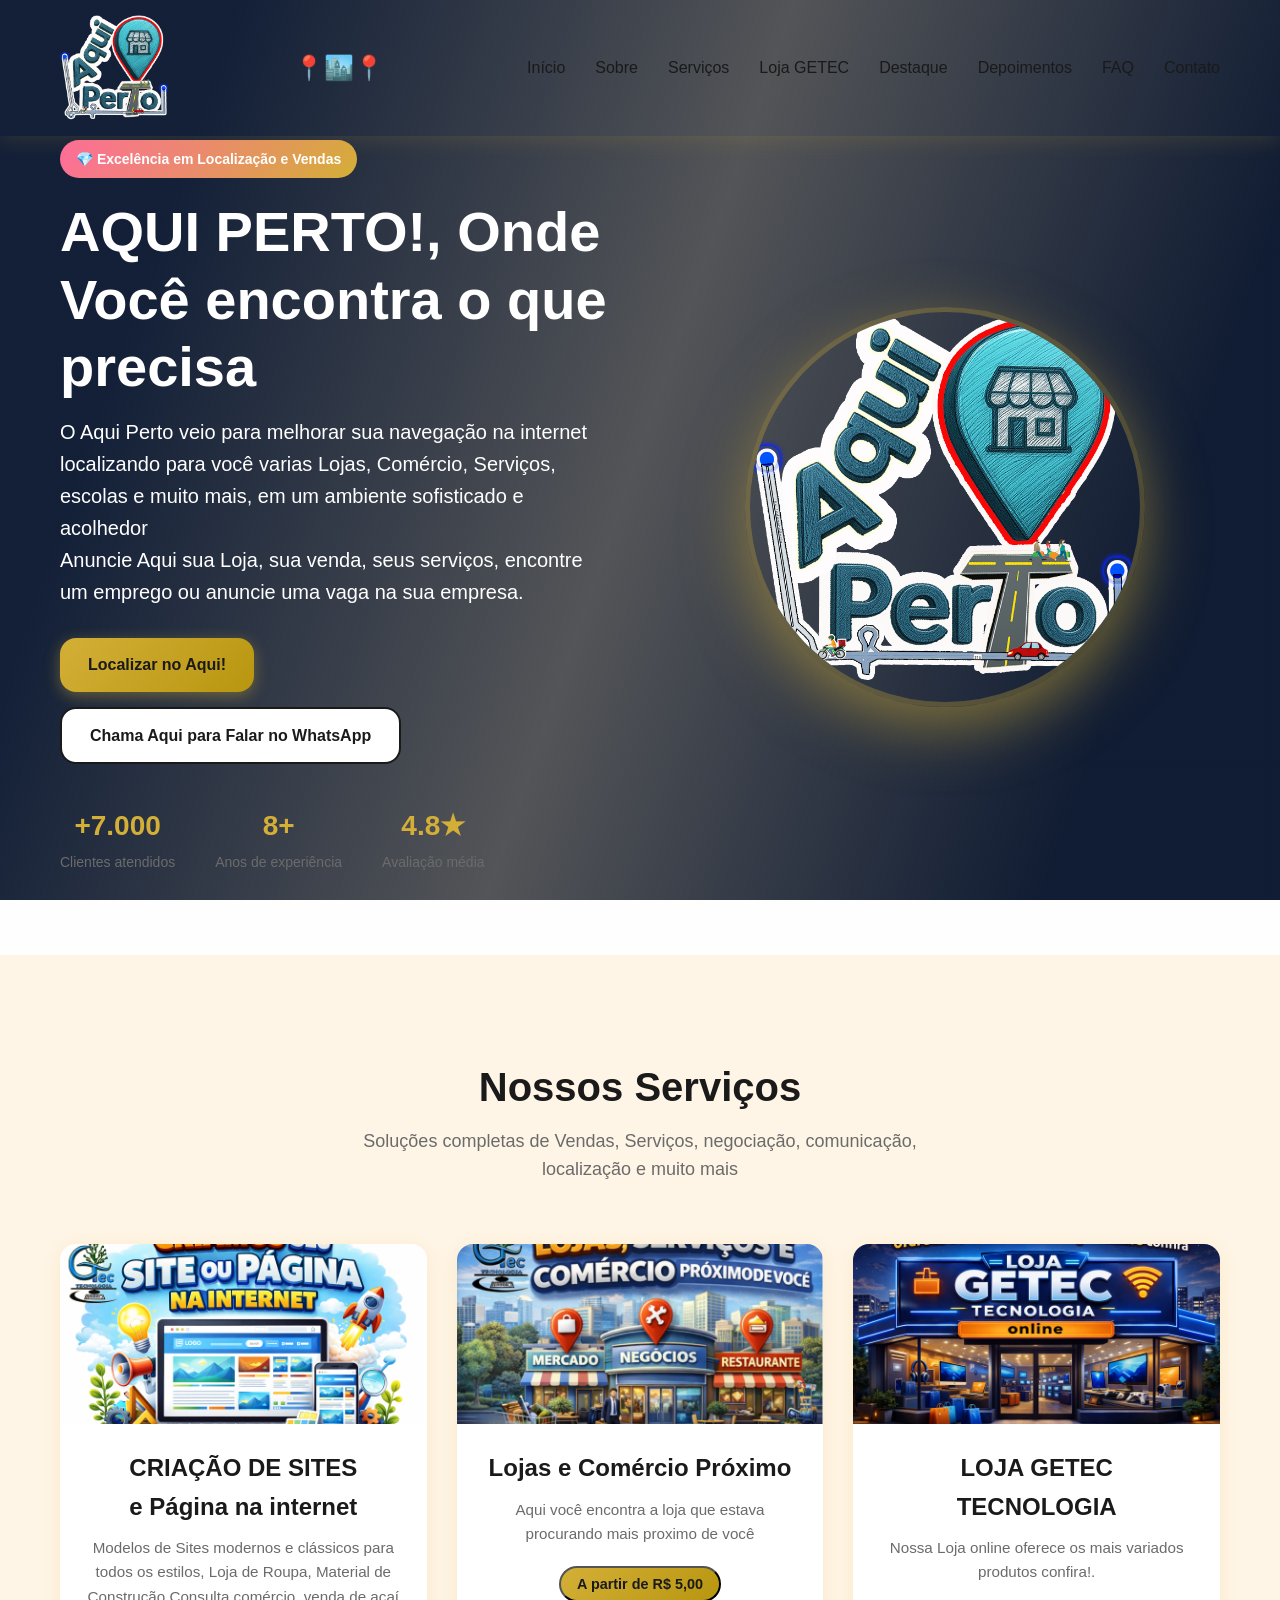
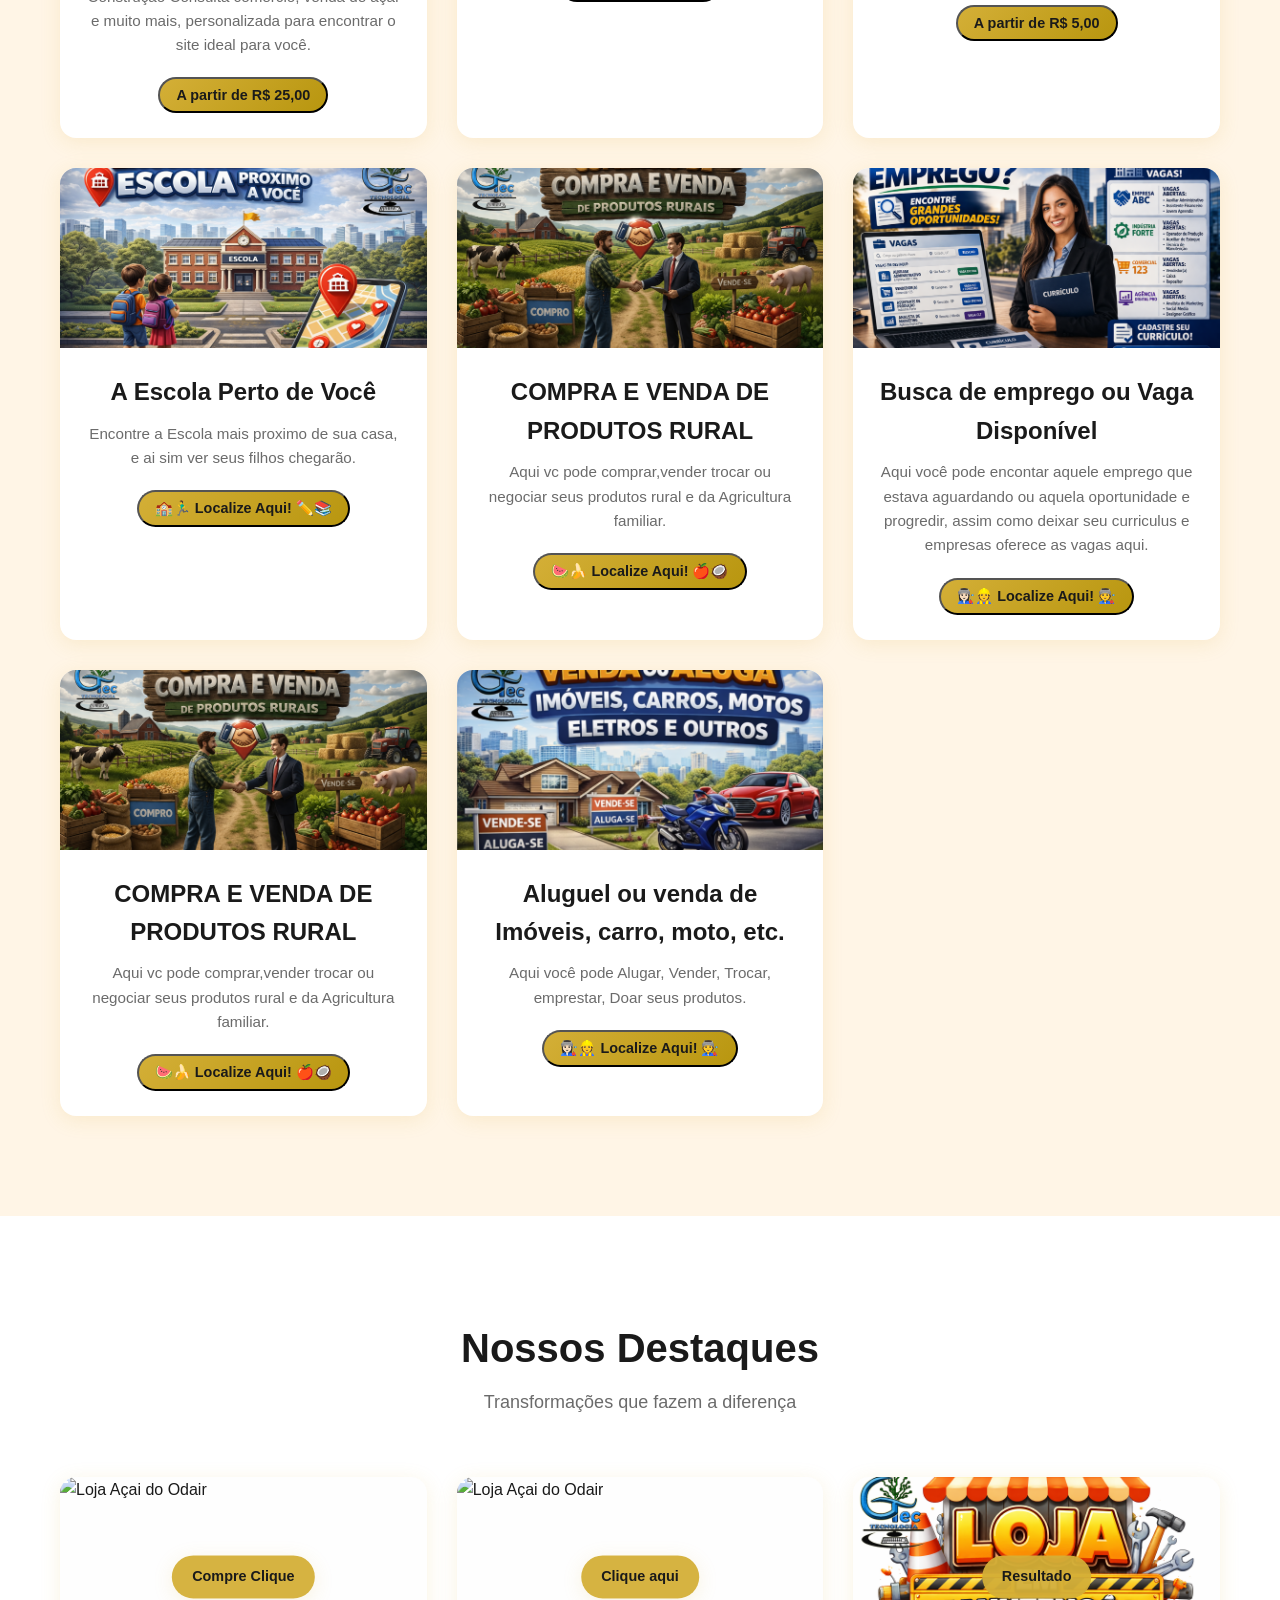
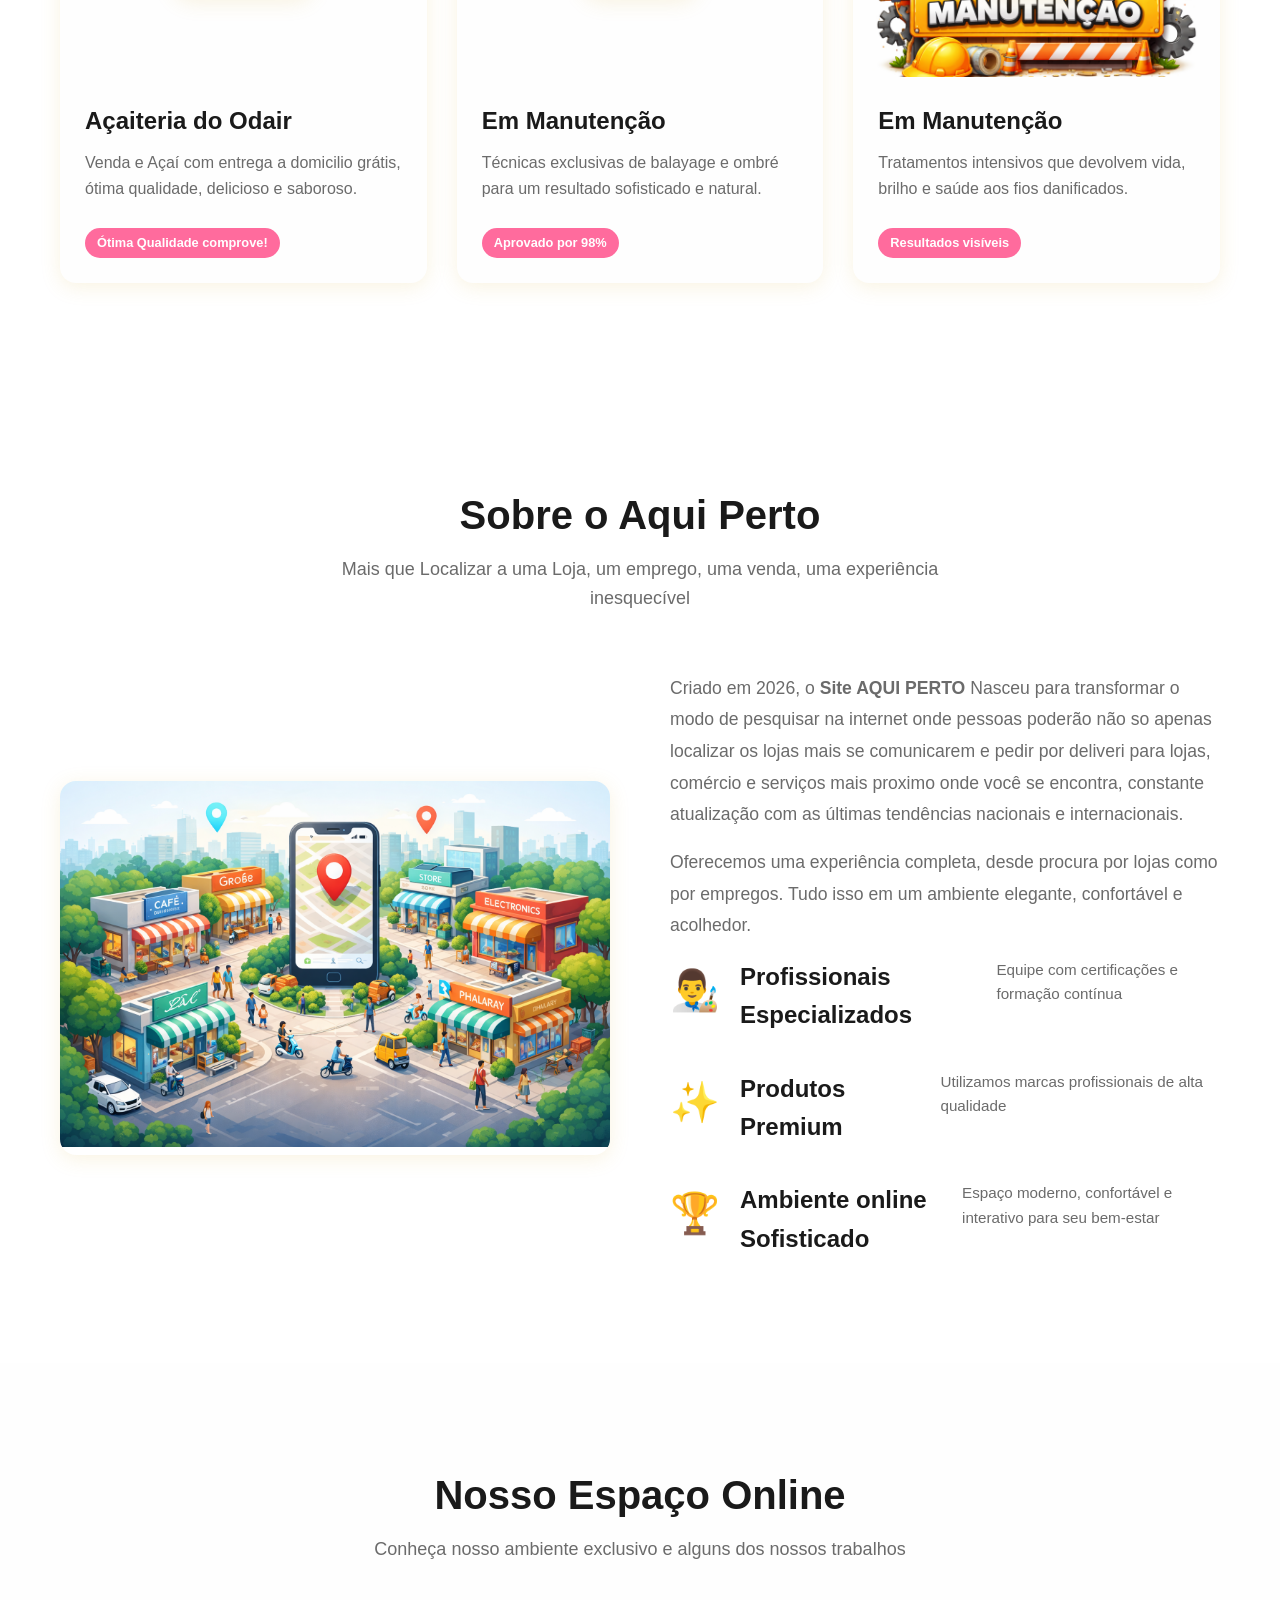
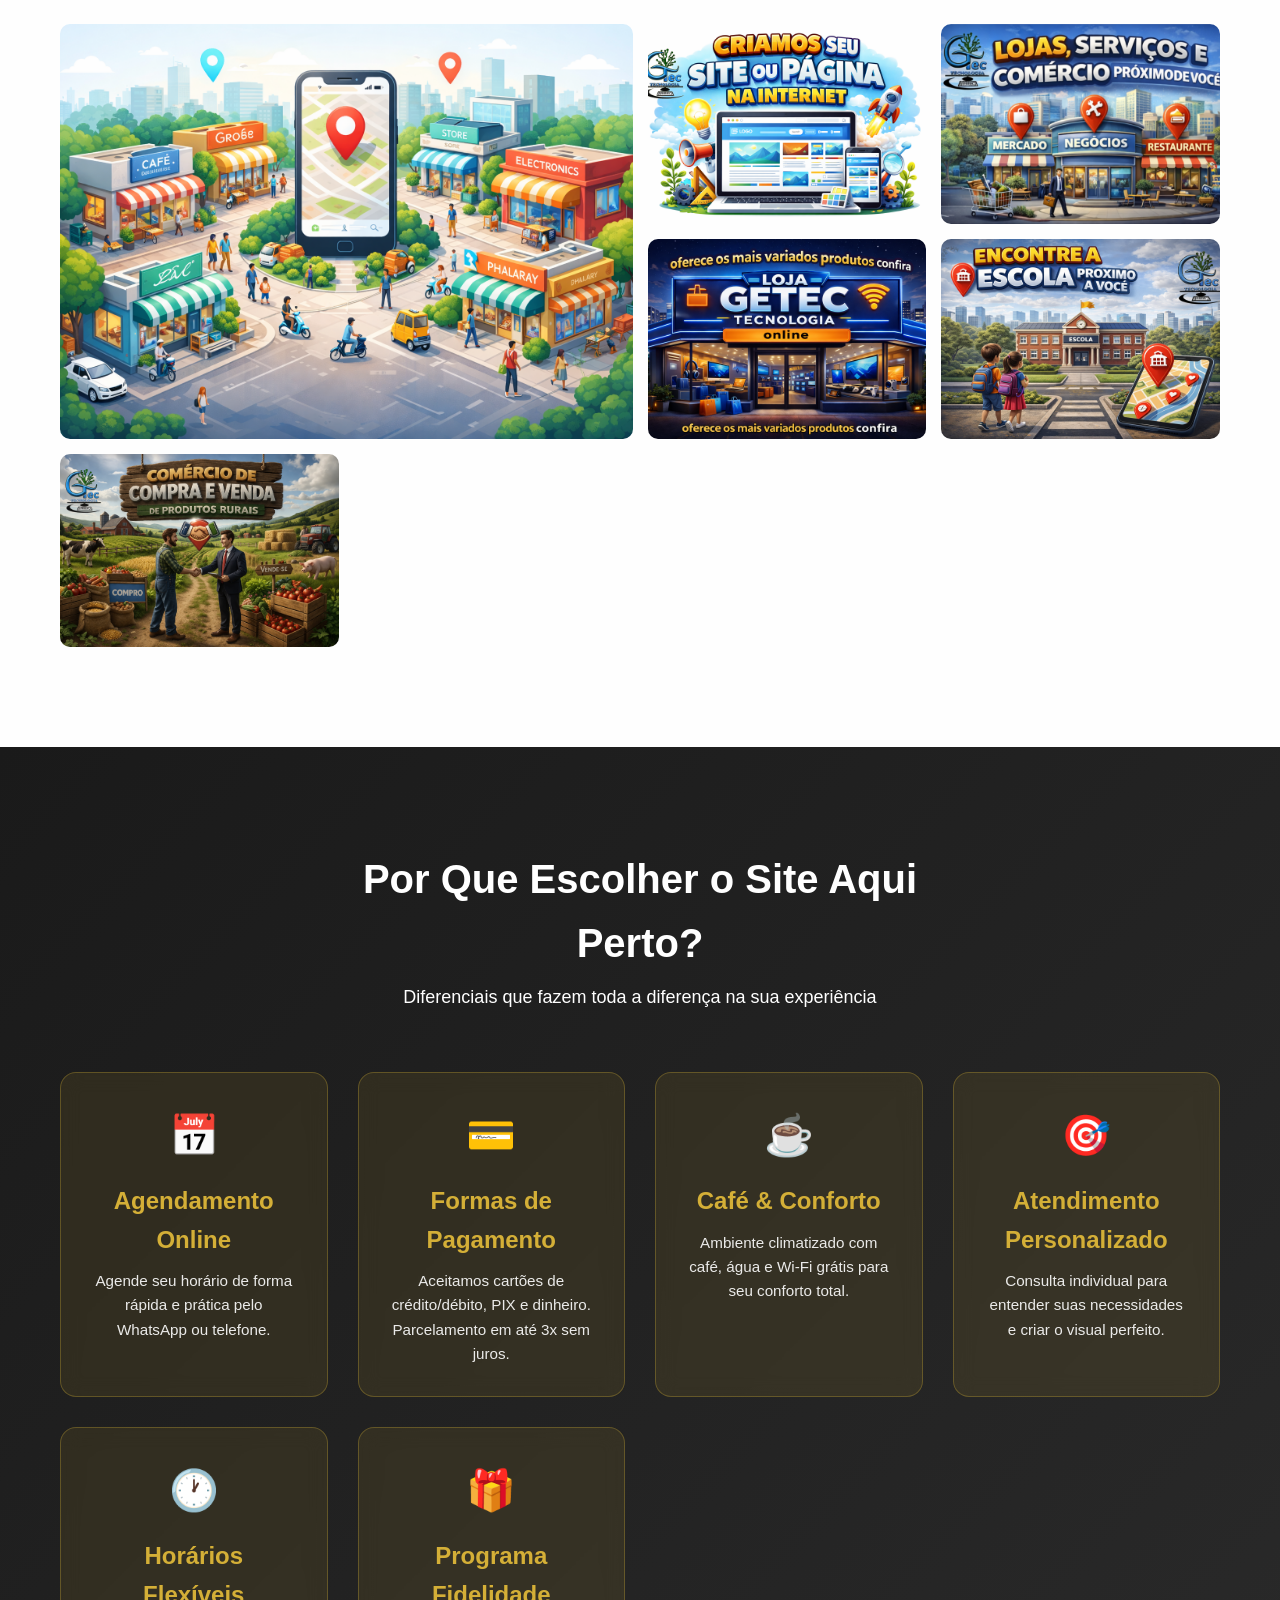
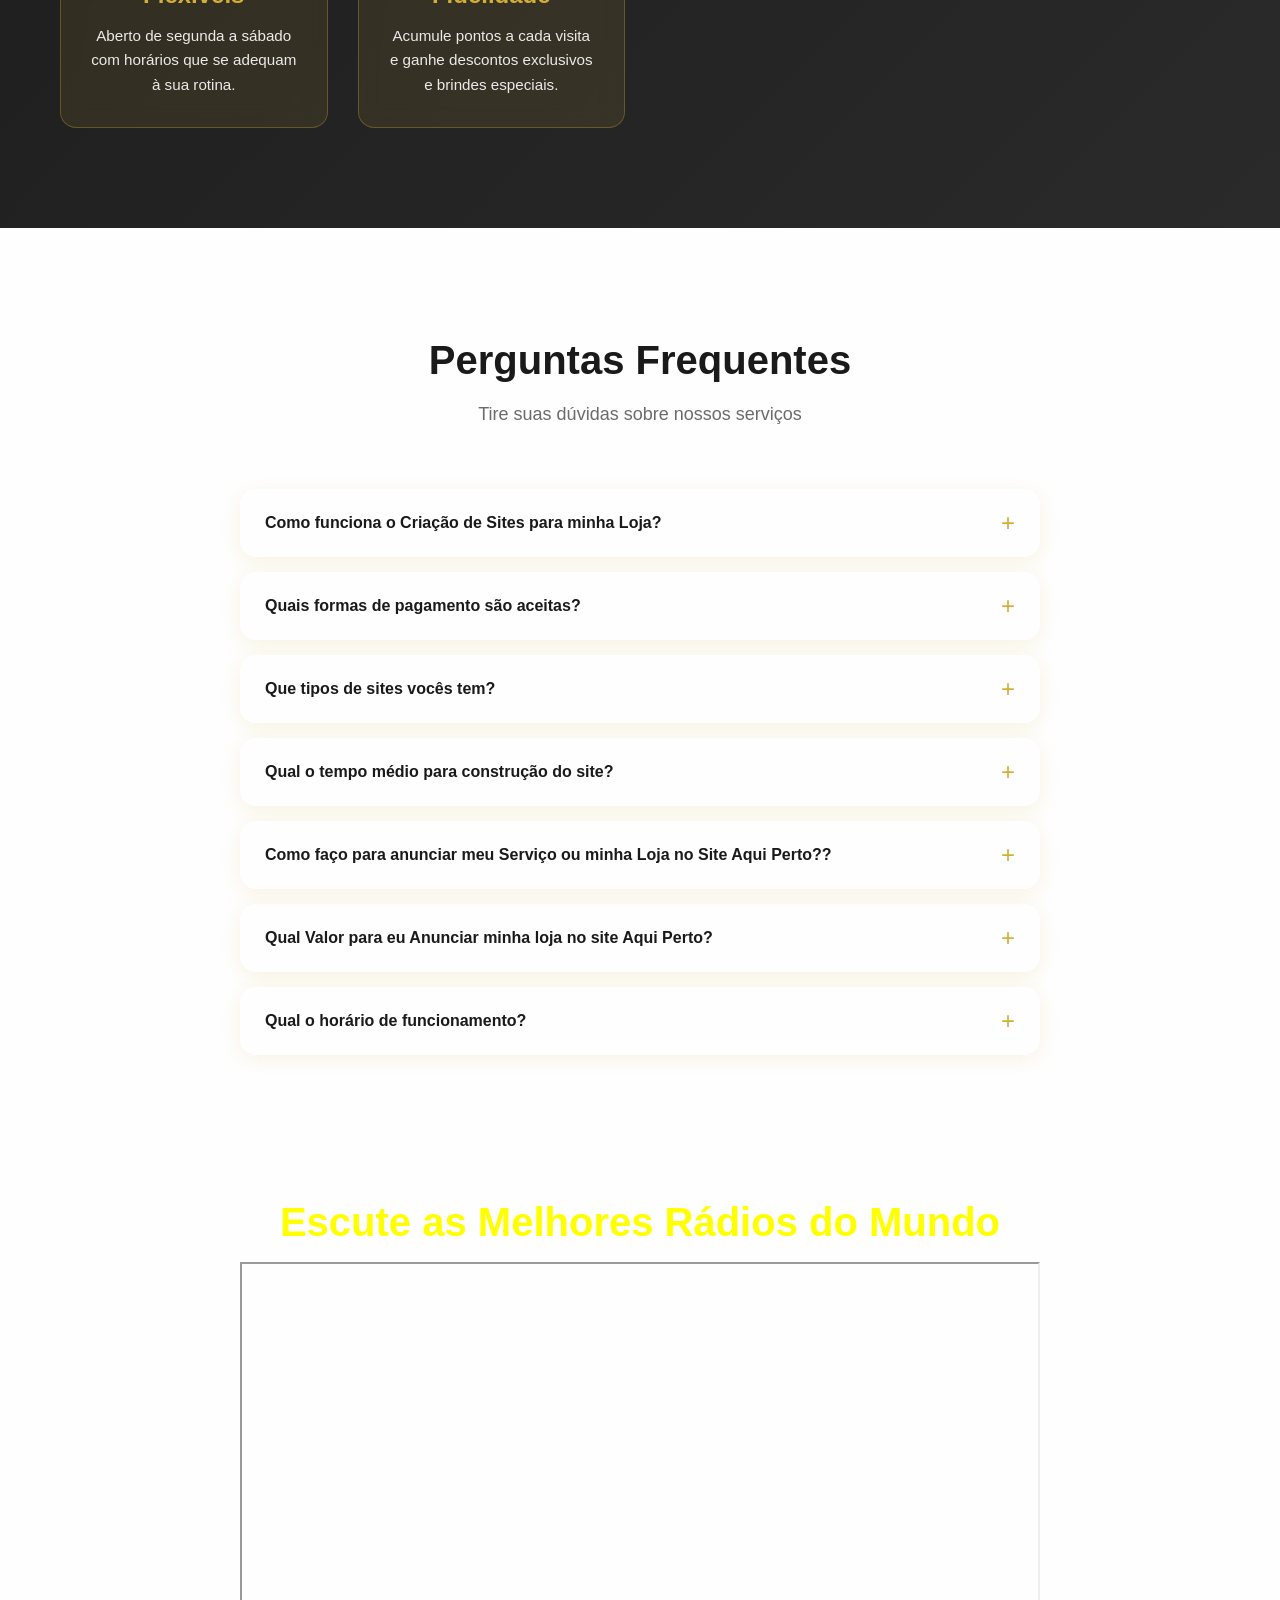
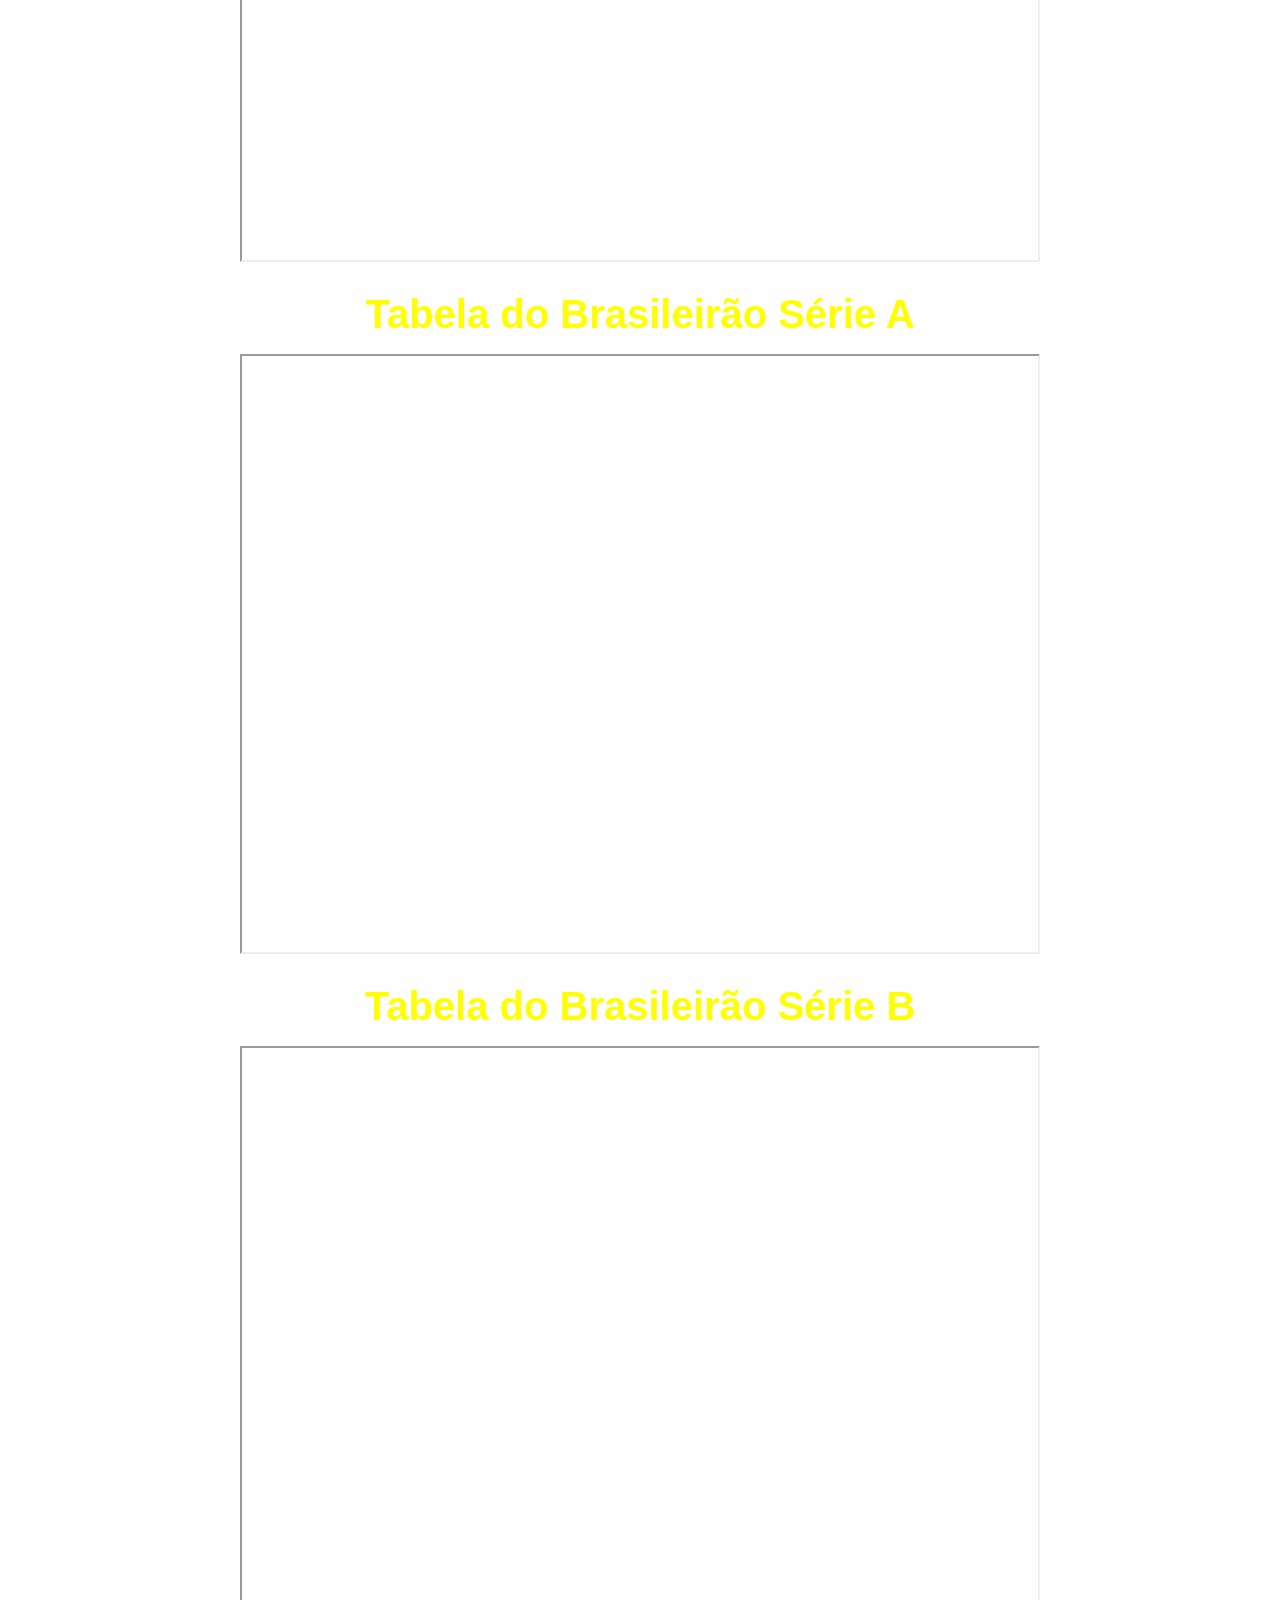
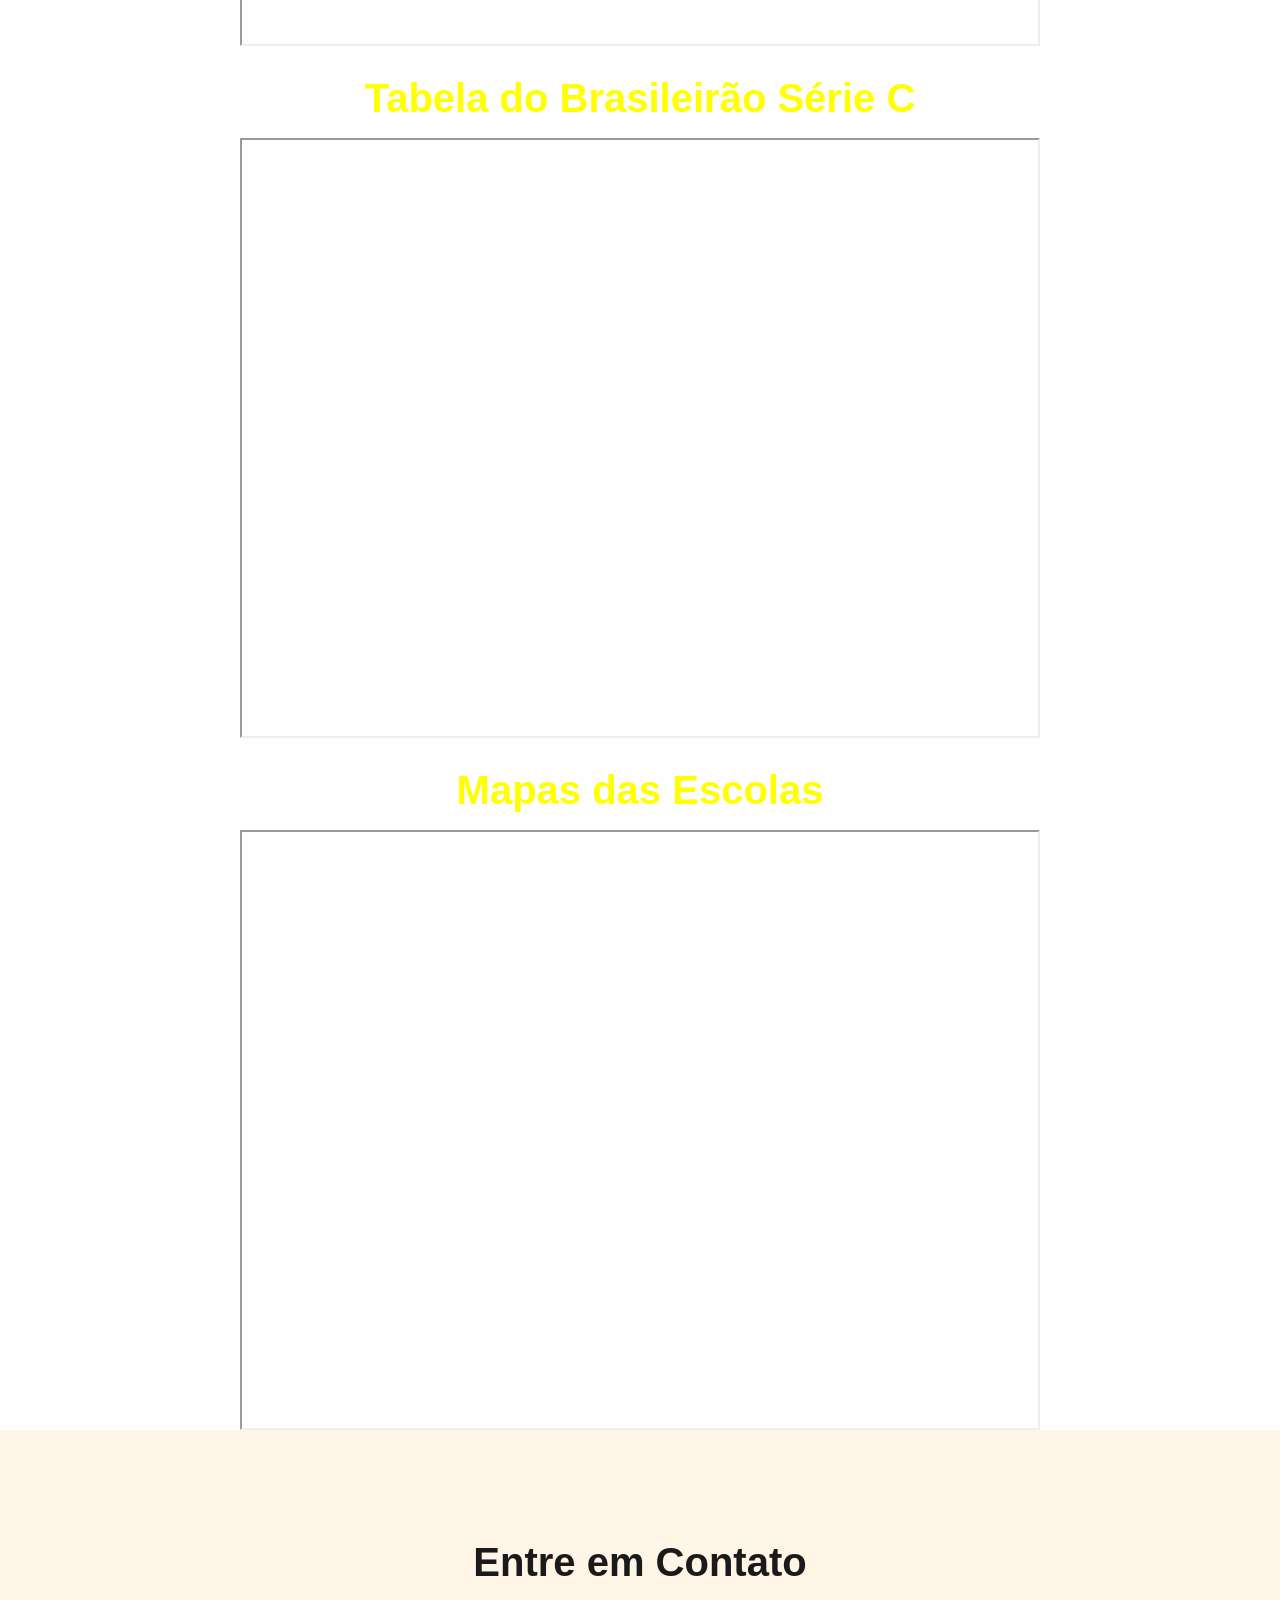
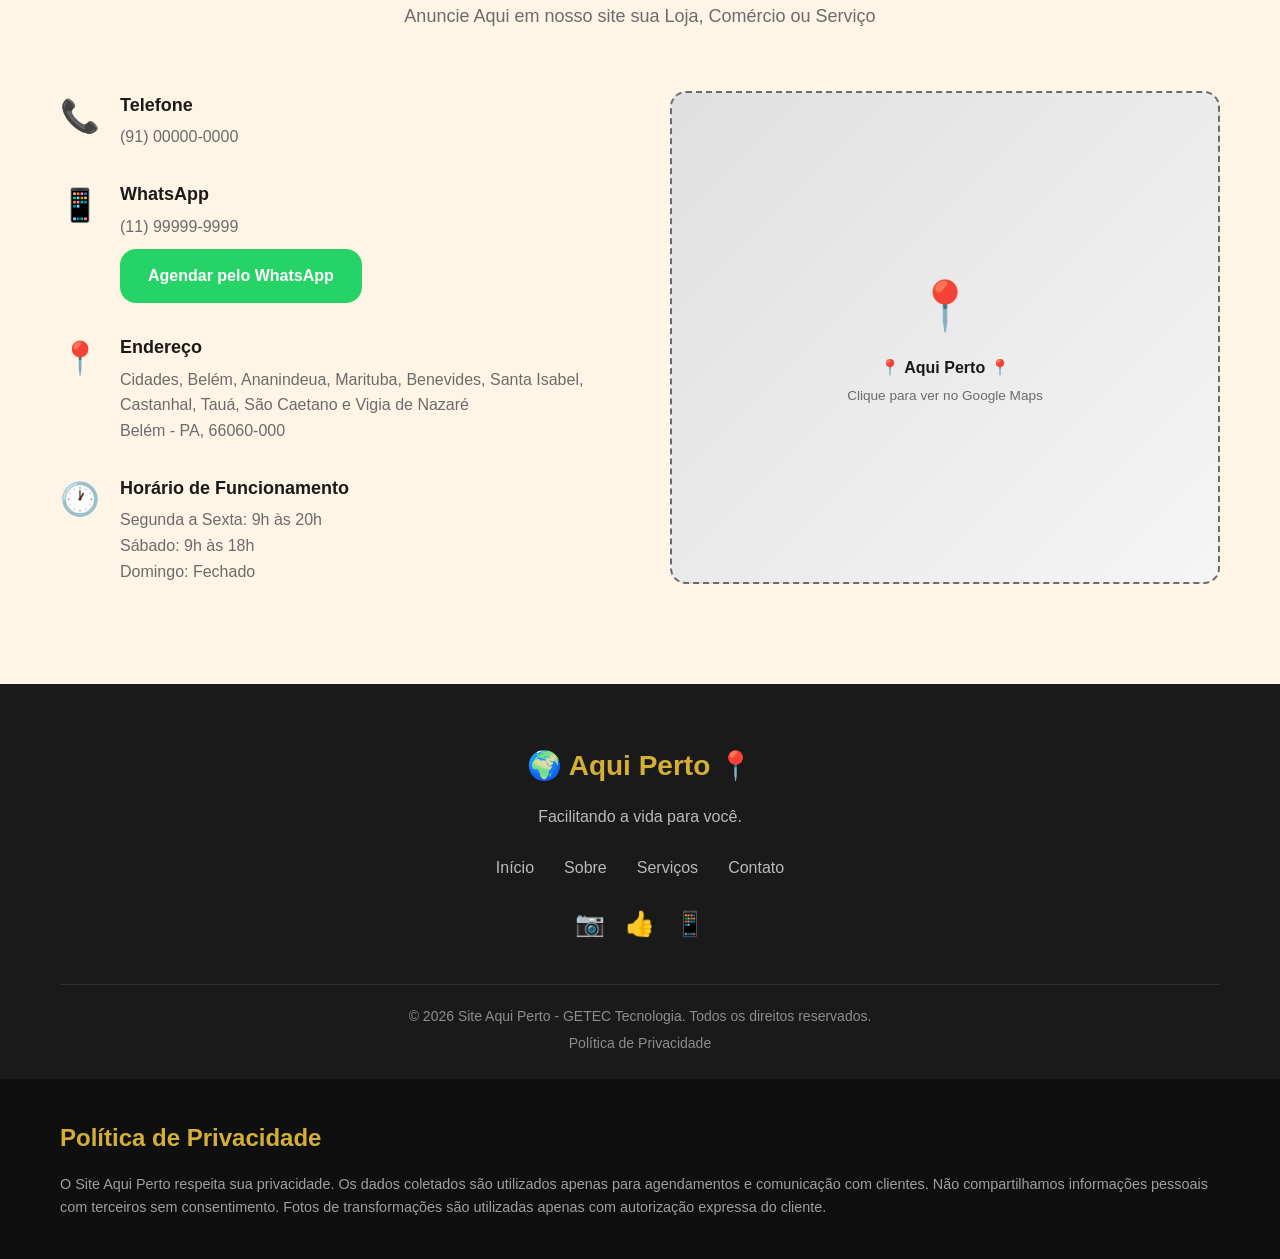
==== index.html @ 2faf29fd "Update iframe source for Google Maps" ====
<!DOCTYPE html>
<html lang="pt-BR">

<head>
    <meta charset="UTF-8">
    <meta name="viewport" content="width=device-width, initial-scale=1.0">
    <meta name="description" content="Aqui Perto,sua Loja mais perto do Seu Cliente">
    <title>Site Aqui Perto</title>
    <link rel="stylesheet" href="style.css">
    <link rel="manifest" href="/manifest.json">

    <script>
        // Registrar o Service Worker
        if ('serviceWorker' in navigator) {
            navigator.serviceWorker.register('/sw.js')
                .then(() => console.log('Service Worker registrado!'));
        }
    </script>

</head>

<body>
    <!-- ========== HEADER ========== -->
    <header class="header" id="header">
        <div class="container">
            <nav class="nav">
                <!-- EDITÁVEL: Nome do negócio/logo -->
                <a href="#" class="logo">
                    <img src="./assets/5-Logo-Aqui-Perto-Parcial-Transparente.png" alt="logo" class="logo-img">

                </a>
                <a href="#inicio" class="logo"> 📍​🏙️​📍​​</a>

                <button class="nav-toggle" id="navToggle" aria-label="Abrir menu">
                    <span></span>
                    <span></span>
                    <span></span>
                </button>

                <ul class="nav-menu" id="navMenu">
                    <li><a href="#inicio">Início</a></li>
                    <li><a href="#sobre">Sobre</a></li>
                    <li><a href="#servicos">Serviços</a></li>
                    <li><a href="./2-Loja-Getec.html" target="_blank">Loja GETEC </a></li>
                    <li><a href="#destaques">Destaque </a></li>
                    <li><a href="#depoimentos">Depoimentos</a></li>
                    <li><a href="#faq">FAQ</a></li>
                    <li><a href="#contato">Contato</a></li>
                </ul>
            </nav>
        </div>
    </header>

    <!-- ========== HERO ========== -->
    <!-- Hero com imagem de fundo em tela cheia -->
    <section class="hero" id="inicio">
        <!-- Imagem de fundo do hero -->
        <div class="caixa-video">
            <!-- EDITÁVEL: Troque a URL da imagem pela sua própria -->
            <!-- <img src="./assets/video-fundo-localiza.mp4" alt="background-Aqui-Perto" class="hero-bg-image"> -->
            <video src="./assets/video-fundo-localiza.mp4" autoplay muted loop></video>
            <div class="mascara"></div>
        </div>
        <div class="container">
            <div class="hero-content">
                <div class="hero-badge">💎 Excelência em Localização e Vendas</div>
                <!-- EDITÁVEL: Título principal -->
                <h1>AQUI PERTO!, Onde Você encontra o que precisa</h1>
                <!-- EDITÁVEL: Subtítulo -->
                <p class="hero-subtitle">O Aqui Perto veio para melhorar sua navegação na internet localizando para você
                    varias Lojas, Comércio, Serviços, escolas e muito mais, em um ambiente sofisticado e acolhedor<br>
                    Anuncie Aqui sua Loja, sua venda, seus serviços, encontre um emprego ou anuncie uma vaga na sua
                    empresa.</p>
                <div class="hero-buttons">
                    <a href="#contato" class="btn btn-primary">Localizar no Aqui!</a>
                    <!-- EDITÁVEL: Link do WhatsApp -->
                    <a href="https://wa.me/5591981203340" class="btn btn-secondary" target="_blank">Chama Aqui para
                        Falar no
                        WhatsApp</a>
                </div>
                <div class="hero-stats">
                    <div class="stat">
                        <span class="stat-number">+7.000</span>
                        <span class="stat-label">Clientes atendidos</span>
                    </div>
                    <div class="stat">
                        <span class="stat-number">8+</span>
                        <span class="stat-label">Anos de experiência</span>
                    </div>
                    <div class="stat">
                        <span class="stat-number">4.8★</span>
                        <span class="stat-label">Avaliação média</span>
                    </div>
                </div>
            </div>
            <div class="hero-visual">
                <!-- Imagem circular em destaque -->
                <div class="hero-image-container">
                    <img src="./assets/5-Logo-Aqui-Perto-Parcial-Transparente.png" alt="logo-aqui-perto"
                        class="hero-main-image">
                    <!-- <div class="floating-badge">Anuncie Aqui</div> -->
                </div>
            </div>
        </div>
    </section>

    <!-- ========== SERVIÇOS ========== -->
    <section class="servicos" id="servicos">
        <div class="container">
            <div class="section-header">
                <h2>Nossos Serviços</h2>
                <p>Soluções completas de Vendas, Serviços, negociação, comunicação, localização e muito mais</p>
            </div>
            <div class="servicos-grid">

                <!-- EDITÁVEL: Cards de serviços/produtos -->
                <div class="servico-card">
                    <div class="servico-image">
                        <img src="./assets/Propaganda Criar Site.png" alt="Criação de sites">
                    </div>
                    <div class="servico-content">
                        <h3>CRIAÇÃO DE SITES <br>e Página na internet</h3>
                        <p>Modelos de Sites modernos e clássicos para todos os estilos, Loja de Roupa, Material de
                            Construção Consulta comércio, venda de açaí e muito mais, personalizada para encontrar o
                            site ideal para você.</p>
                        <button class="preco">A partir de R$ 25,00</button>
                    </div>
                </div>

                <div class="servico-card">
                    <div class="servico-image">
                        <img src="./assets/lojas proximo.png" alt="Comercio proximo">
                    </div>
                    <div class="servico-content">
                        <h3>Lojas e Comércio Próximo</h3>
                        <p>Aqui você encontra a loja que estava procurando mais proximo de você</p>
                        <button class="preco">A partir de R$ 5,00</button>
                    </div>
                </div>

                <div class="servico-card">
                    <div class="servico-image">
                        <img src="./assets/Loja Getec.png" alt="loja getec">
                    </div>
                    <div class="servico-content">
                        <h3>LOJA GETEC TECNOLOGIA</h3>
                        <p>Nossa Loja online oferece os mais variados produtos confira!.</p>
                        <button class="preco">A partir de R$ 5,00</button>
                    </div>
                </div>

                <div class="servico-card">
                    <div class="servico-image">
                        <img src="./assets/encontrar escola.png" alt="encontrar escola">
                    </div>

                    <div class="servico-content">
                        <h3>A Escola Perto de Você</h3>
                        <p>Encontre a Escola mais proximo de sua casa, e ai sim ver seus filhos chegarão.</p>
                        <button class="preco">​​🏫​🏃‍♂️​​ Localize Aqui! ​​​✏️​📚​</button>
                    </div>
                </div>
                <div class="servico-card">
                    <div class="servico-image">
                        <img src="./assets/compra e venda rural.png" alt="compra e venda rural">
                    </div>

                    <div class="servico-content">
                        <h3>COMPRA E VENDA DE <br> PRODUTOS RURAL</h3>
                        <p>Aqui vc pode comprar,vender trocar ou negociar seus produtos rural e da Agricultura familiar.
                        </p>
                        <button class="preco">​​🍉​🍌​ Localize Aqui! ​​🍎​🥥​</button>
                    </div>
                </div>
                <div class="servico-card">
                    <div class="servico-image">
                        <img src="./assets/busca de emprego.png" alt="Busca por emprego">
                    </div>
                    <div class="servico-content">
                        <h3>Busca de emprego ou Vaga Disponível</h3>
                        <p>Aqui você pode encontar aquele emprego que estava aguardando ou aquela oportunidade e
                            progredir, assim como deixar seu curriculus e empresas oferece as vagas aqui.</p>
                        <button class="preco">​👩🏻‍🏭​👷​ Localize Aqui! ​​🧑‍🏭​</button>
                    </div>
                </div>

                <div class="servico-card">
                    <div class="servico-image">
                        <img src="./assets/compra e venda rural.png" alt="Compra e venda rural">
                    </div>
                    <div class="servico-content">
                        <h3>COMPRA E VENDA DE <br> PRODUTOS RURAL</h3>
                        <p>Aqui vc pode comprar,vender trocar ou negociar seus produtos rural e da Agricultura familiar.
                        </p>
                        <button class="preco">​​🍉​🍌​ Localize Aqui! ​​🍎​🥥​</button>
                    </div>
                </div>

                <div class="servico-card">
                    <div class="servico-image">
                        <img src="./assets/Alugar ou Vender.png" alt="Alugar ou vender">
                    </div>
                    <div class="servico-content">
                        <h3>Aluguel ou venda de<br>Imóveis, carro, moto, etc.</h3>
                        <p>Aqui você pode Alugar, Vender, Trocar, emprestar, Doar seus produtos.</p>
                        <button class="preco">​👩🏻‍🏭​👷​ Localize Aqui! ​​🧑‍🏭​</button>
                    </div>
                </div>
            </div>
        </div>
    </section>

    <!-- ========== DESTAQUES ========== -->
    <!-- Seção de destaques com imagens de resultados -->
    <section class="destaques" id="destaques">
        <div class="container">
            <div class="section-header">
                <h2>Nossos Destaques</h2>
                <p>Transformações que fazem a diferença</p>
            </div>
            <div class="destaques-grid">
                <div class="destaque-card">
                    <div class="destaque-image">
                        <!-- EDITÁVEL: Imagem do resultado -->
                        <img src="./assets/logo Odair.png" alt="Loja Açai do Odair">
                        <span class="before-after-badge">Compre Clique</span>
                    </div>
                    <div class="destaque-content">
                        <h3>Açaiteria do Odair</h3>
                        <p>Venda e Açaí com entrega a domicilio grátis, ótima qualidade, delicioso e saboroso.</p>
                        <span class="destaque-badge">Ótima Qualidade comprove!</span>
                    </div>
                </div>
                <div class="destaque-card">
                    <div class="destaque-image">
                        <img src="./assets/logo Odair.png" alt="Loja Açai do Odair">
                        <span class="before-after-badge">Clique aqui</span>
                    </div>
                    <div class="destaque-content">
                        <h3>Em Manutenção</h3>
                        <p>Técnicas exclusivas de balayage e ombré para um resultado sofisticado e natural.</p>
                        <span class="destaque-badge">Aprovado por 98%</span>
                    </div>
                </div>
                <div class="destaque-card">
                    <div class="destaque-image">
                        <img src="./assets/loja-em-manu!.png" alt="Resultado de tratamento capilar">
                        <span class="before-after-badge">Resultado</span>
                    </div>
                    <div class="destaque-content">
                        <h3>Em Manutenção</h3>
                        <p>Tratamentos intensivos que devolvem vida, brilho e saúde aos fios danificados.</p>
                        <span class="destaque-badge">Resultados visíveis</span>
                    </div>
                </div>
            </div>
        </div>
    </section>

    <!-- ========== SOBRE ========== -->
    <!-- Seção sobre com imagem do salão -->
    <section class="sobre" id="sobre">
        <div class="container">
            <div class="section-header">
                <h2>Sobre o Aqui Perto</h2>
                <p>Mais que Localizar a uma Loja, um emprego, uma venda, uma experiência inesquecível</p>
            </div>
            <div class="sobre-content">
                <!-- Imagem da equipe/salão -->
                <div class="sobre-image">
                    <!-- EDITÁVEL: Imagem do estabelecimento ou equipe -->
                    <img src="./assets/background aqui perto.png" alt="back fundo">
                </div>
                <div class="sobre-info">
                    <div class="sobre-text">
                        <!-- EDITÁVEL: Texto sobre o negócio -->
                        <p>Criado em 2026, o <strong>Site AQUI PERTO</strong> Nasceu para transformar o modo de
                            pesquisar na internet onde pessoas poderão não so apenas localizar os lojas mais se
                            comunicarem e pedir por deliveri para lojas, comércio e serviços mais proximo onde você se
                            encontra, constante atualização com as últimas tendências nacionais e internacionais.</p>
                        <p>Oferecemos uma experiência completa, desde procura por lojas como por empregos. Tudo isso em um ambiente elegante, confortável e acolhedor.</p>
                    </div>
                    <div class="sobre-features">
                        <div class="feature">
                            <div class="feature-icon">👨‍🎨</div>
                            <h3>Profissionais Especializados</h3>
                            <p>Equipe com certificações e formação contínua</p>
                        </div>
                        <div class="feature">
                            <div class="feature-icon">✨</div>
                            <h3>Produtos Premium</h3>
                            <p>Utilizamos marcas profissionais de alta qualidade</p>
                        </div>
                        <div class="feature">
                            <div class="feature-icon">🏆</div>
                            <h3>Ambiente online Sofisticado</h3>
                            <p>Espaço moderno, confortável e interativo para seu bem-estar</p>
                        </div>
                    </div>
                </div>
            </div>
        </div>
    </section>

    <!-- ========== GALERIA ========== -->
    <!-- Galeria de fotos do ambiente e serviços -->
    <section class="galeria">
        <div class="container">
            <div class="section-header">
                <h2>Nosso Espaço Online</h2>
                <p>Conheça nosso ambiente exclusivo e alguns dos nossos trabalhos</p>
            </div>
            <div class="galeria-grid">
                <!-- EDITÁVEL: Imagens da galeria -->
                <div class="galeria-item grande">
                    <img src="./assets/background aqui perto.png" alt="Salão moderno e sofisticado">
                </div>
                <div class="galeria-item">
                    <img src="./assets/Propaganda Criar Site.png" alt="Corte de cabelo profissional">
                </div>
                <div class="galeria-item">
                    <img src="./assets/lojas proximo.png" alt="Coloração e pintura">
                </div>
                <div class="galeria-item">
                    <img src="./assets/Loja Getec.png" alt="Serviço de manicure">
                </div>
                <div class="galeria-item">
                    <img src="./assets/encontrar escola.png" alt="Maquiagem profissional">
                </div>
                <div class="galeria-item">
                    <img src="./assets/compra e venda rural.png" alt="Maquiagem profissional">
                </div>
            </div>
        </div>
    </section>



    

    <!-- ========== BENEFÍCIOS ========== -->
    <section class="beneficios">
        <div class="container">
            <div class="section-header">
                <h2>Por Que Escolher o Site Aqui Perto?</h2>
                <p>Diferenciais que fazem toda a diferença na sua experiência</p>
            </div>
            <div class="beneficios-grid">
                <div class="beneficio-card">
                    <div class="beneficio-icon">📅</div>
                    <h3>Agendamento Online</h3>
                    <p>Agende seu horário de forma rápida e prática pelo WhatsApp ou telefone.</p>
                </div>
                <div class="beneficio-card">
                    <div class="beneficio-icon">💳</div>
                    <h3>Formas de Pagamento</h3>
                    <p>Aceitamos cartões de crédito/débito, PIX e dinheiro. Parcelamento em até 3x sem juros.</p>
                </div>
                <div class="beneficio-card">
                    <div class="beneficio-icon">☕</div>
                    <h3>Café & Conforto</h3>
                    <p>Ambiente climatizado com café, água e Wi-Fi grátis para seu conforto total.</p>
                </div>
                <div class="beneficio-card">
                    <div class="beneficio-icon">🎯</div>
                    <h3>Atendimento Personalizado</h3>
                    <p>Consulta individual para entender suas necessidades e criar o visual perfeito.</p>
                </div>
                <div class="beneficio-card">
                    <div class="beneficio-icon">🕐</div>
                    <h3>Horários Flexíveis</h3>
                    <p>Aberto de segunda a sábado com horários que se adequam à sua rotina.</p>
                </div>
                <div class="beneficio-card">
                    <div class="beneficio-icon">🎁</div>
                    <h3>Programa Fidelidade</h3>
                    <p>Acumule pontos a cada visita e ganhe descontos exclusivos e brindes especiais.</p>
                </div>
            </div>
        </div>
    </section>

    <!-- ========== DEPOIMENTOS ========== -->
    <!-- <section class="depoimentos" id="depoimentos">
        <div class="container">
            <div class="section-header">
                <h2>O Que Nossos Clientes Dizem</h2>
                <p>Histórias reais de transformação e autoestima renovada</p>
            </div> -->
            <!-- <div class="depoimentos-grid"> -->
                <!-- EDITÁVEL: Depoimentos dos clientes -->
                <!-- <div class="depoimento-card">
                    <div class="depoimento-header">
                        <div class="avatar-image">
                            <img src="https://images.unsplash.com/photo-1494790108377-be9c29b29330?w=100&q=80"
                                alt="Juliana Silva">
                        </div>
                        <div class="depoimento-info">
                            <h4>Juliana Silva</h4>
                            <span>Cliente há 3 anos</span>
                        </div>
                    </div>
                    <p>"Simplesmente apaixonada pelo Studio! A equipe é maravilhosa, sempre acertam no corte e na cor.
                        Saio de lá me sentindo uma nova pessoa. Ambiente perfeito e atendimento impecável!"</p>
                    <div class="depoimento-stars">⭐⭐⭐⭐⭐</div>
                </div>
                <div class="depoimento-card">
                    <div class="depoimento-header">
                        <div class="avatar-image">
                            <img src="https://images.unsplash.com/photo-1507003211169-0a1dd7228f2d?w=100&q=80"
                                alt="Rafael Costa">
                        </div>
                        <div class="depoimento-info">
                            <h4>Rafael Costa</h4>
                            <span>Cliente VIP</span>
                        </div>
                    </div>
                    <p>"Como homem, sempre fui exigente com corte e barba. No Studio encontrei profissionais que
                        entendem exatamente o que eu quero. O serviço de barbearia é premium. Super recomendo!"</p>
                    <div class="depoimento-stars">⭐⭐⭐⭐⭐</div>
                </div>
                <div class="depoimento-card">
                    <div class="depoimento-header">
                        <div class="avatar-image">
                            <img src="https://images.unsplash.com/photo-1438761681033-6461ffad8d80?w=100&q=80"
                                alt="Bianca Martins">
                        </div>
                        <div class="depoimento-info">
                            <h4>Bianca Martins</h4>
                            <span>Noiva 2024</span>
                        </div>
                    </div>
                    <p>"Fiz todo o pacote de noiva no Studio e foi perfeito! Da prova do penteado até o dia do
                        casamento, tudo impecável. Meu cabelo e maquiagem ficaram lindos. Gratidão eterna!"</p>
                    <div class="depoimento-stars">⭐⭐⭐⭐⭐</div>
                </div>
                <div class="depoimento-card">
                    <div class="depoimento-header">
                        <div class="avatar-image">
                            <img src="https://images.unsplash.com/photo-1544005313-94ddf0286df2?w=100&q=80"
                                alt="Camila Pereira">
                        </div>
                        <div class="depoimento-info">
                            <h4>Camila Pereira</h4>
                            <span>Influencer</span>
                        </div>
                    </div>
                    <p>"Meu cabelo estava muito danificado e com o tratamento capilar do Studio voltou à vida! A
                        coloração também ficou incrível. Não troco por nada, são os melhores!"</p>
                    <div class="depoimento-stars">⭐⭐⭐⭐⭐</div> -->
            </div>
        </div>
        </div>
    </section>

    <!-- ========== FAQ ========== -->
    <section class="faq" id="faq">
        <div class="container">
            <div class="section-header">
                <h2>Perguntas Frequentes</h2>
                <p>Tire suas dúvidas sobre nossos serviços</p>
            </div>
            <div class="faq-list">
                <!-- EDITÁVEL: Perguntas e respostas -->
                <div class="faq-item">
                    <button class="faq-question">
                        Como funciona o Criação de Sites para minha Loja?
                        <span class="faq-icon">+</span>
                    </button>
                    <div class="faq-answer">
                        <p>Você pode chamar pelo WhatsApp para fazer um teste, dependendo do seu empreendimento fazemos uma base do site e colocamos no ar para teste,
                            e você vera o resultado faremos seu orçamento e você pode optar pela compra ou mensal com suporte, mais botão de watzap direto para sua loja.</p>
                    </div>
                </div>
                <div class="faq-item">
                    <button class="faq-question">
                        Quais formas de pagamento são aceitas?
                        <span class="faq-icon">+</span>
                    </button>
                    <div class="faq-answer">
                        <p>Aceitamos dinheiro, PIX, cartões de débito e crédito (todas as bandeiras). No cartão de
                            crédito, você pode parcelar em até 3x sem juros para serviços acima de R$ 300,00.</p>
                    </div>
                </div>
                <div class="faq-item">
                    <button class="faq-question">
                        Que tipos de sites vocês tem?
                        <span class="faq-icon">+</span>
                    </button>
                    <div class="faq-answer">
                        <p>Temos para loja de roupas, barbearia, lasão de beleza, serviços prestados, pet shop, loja comum, serviços de advocacia, imobiliaria, escola de idiomas .</p>
                    </div>
                </div>
                <div class="faq-item">
                    <button class="faq-question">
                        Qual o tempo médio para construção do site?
                        <span class="faq-icon">+</span>
                    </button>
                    <div class="faq-answer">
                        <p>O tempo pode variar conforme a complexidade do projeto 10 dias em diante.</p>
                    </div>
                </div>
                <div class="faq-item">
                    <button class="faq-question">
                        Como faço para anunciar meu Serviço ou minha Loja no Site Aqui Perto??
                        <span class="faq-icon">+</span>
                    </button>
                    <div class="faq-answer">
                        <p>NOs chame no Watzap que daremos todas as instruções caso ainda não tenha no site será criado o local para você cadastrar sua Loja sem dificuldades</p>
                    </div>
                </div>
                <div class="faq-item">
                    <button class="faq-question">
                        Qual Valor para eu Anunciar minha loja no site Aqui Perto?
                        <span class="faq-icon">+</span>
                    </button>
                    <div class="faq-answer">
                        <p>O valor pode variar de acordo com o tempo do anúncio, iremos ter planos bastante acessível.</p>
                    </div>
                </div>
                <div class="faq-item">
                    <button class="faq-question">
                        Qual o horário de funcionamento?
                        <span class="faq-icon">+</span>
                    </button>
                    <div class="faq-answer">
                        <p>Funcionamos de segunda a sexta das 9h às 20h e aos sábados das 9h às 18h. Domingos e feriados
                            fechados. Em épocas especiais (festas de fim de ano, dia das mães) podemos ter horários
                            estendidos.</p>
                    </div>
                </div>
            </div>
        </div>
    </section>

    <h2 class="h2-site-externo">Escute as Melhores Rádios do Mundo</h2>
    <div style="display: flex; justify-content: center;">
        <iframe src="https://www.radios.com.br/" width="800" height="600" target="external" title="Radios Net"></iframe>
    </div>

    <h2 class="h2-site-externo">Tabela do Brasileirão Série A</h2>
    <div style="display: flex; justify-content: center;">
        <iframe src="https://ge.globo.com/futebol/brasileirao-serie-a/" width="800" height="600" target="external"
            title="Classificação Série C"></iframe>
    </div>

    <h2 class="h2-site-externo">Tabela do Brasileirão Série B</h2>
    <div style="display: flex; justify-content: center;">
        <iframe src="https://ge.globo.com/futebol/brasileirao-serie-b/" width="800" height="600" target="external"
            title="Classificação Série A"></iframe>
    </div>

    <h2 class="h2-site-externo">Tabela do Brasileirão Série C</h2>
    <div style="display: flex; justify-content: center;">
        <iframe src="https://ge.globo.com/futebol/brasileirao-serie-c/" width="800" height="600" target="external"
            title="Classificação Série B"></iframe>
    </div>

    <h2 class="h2-site-externo">Mapas das Escolas</h2>
    <div style="display: flex; justify-content: center;">
        <iframe src="https://www.google.com/maps/d/embed?mid=14S-q5byMUeh-9IfBVOQ9yKLLUFiMPfPU&ehbc=2E312F" width="800" height="600"
            target="external" title="maps escolas"></iframe>
    </div>

    <!-- ========== CONTATO ========== -->
    <section class="contato" id="contato">
        <div class="container">
            <div class="section-header">
                <h2>Entre em Contato</h2>
                <p>Anuncie Aqui em nosso site sua Loja, Comércio ou Serviço</p>
            </div>
            <div class="contato-content">
                <div class="contato-info">
                    <!-- EDITÁVEL: Informações de contato -->
                    <div class="info-item">
                        <div class="info-icon">📞</div>
                        <div>
                            <h4>Telefone</h4>
                            <p>(91) 00000-0000</p>
                        </div>
                    </div>
                    <div class="info-item">
                        <div class="info-icon">📱</div>
                        <div>
                            <h4>WhatsApp</h4>
                            <p>(11) 99999-9999</p>
                            <a href="https://wa.me/5511999999999" class="btn btn-whatsapp" target="_blank">Agendar pelo
                                WhatsApp</a>
                        </div>
                    </div>
                    <div class="info-item">
                        <div class="info-icon">📍</div>
                        <div>
                            <h4>Endereço</h4>
                            <!-- EDITÁVEL: Endereço -->
                            <p>Cidades, Belém, Ananindeua, Marituba, Benevides, Santa Isabel, Castanhal, Tauá, São
                                Caetano e Vigia de Nazaré<br>Belém - PA, 66060-000</p>
                        </div>
                    </div>
                    <div class="info-item">
                        <div class="info-icon">🕐</div>
                        <div>
                            <h4>Horário de Funcionamento</h4>
                            <!-- EDITÁVEL: Horário -->
                            <p>Segunda a Sexta: 9h às 20h<br>Sábado: 9h às 18h<br>Domingo: Fechado</p>
                        </div>
                    </div>
                </div>
                <div class="contato-mapa">
                    <!-- Bloco simulando mapa -->
                    <div class="mapa-placeholder">
                        <div class="mapa-pin">📍</div>
                        <p>📍​ Aqui Perto 📍​</p>
                        <span>Clique para ver no Google Maps</span>
                    </div>
                </div>
            </div>
        </div>
    </section>

    <!-- ========== ÁREA RESERVADA PARA AGENTE DE IA ========== -->
    <!-- Área reservada para agente de IA no futuro -->
    <div id="ai-agent-container" class="ai-agent-area">
        <!-- O widget do agente de IA será inserido aqui -->
    </div>

    <!-- ========== FOOTER ========== -->
    <footer class="footer">
        <div class="container">
            <div class="footer-content">
                <!-- EDITÁVEL: Nome do negócio -->
                <div class="footer-logo">🌍​ Aqui Perto 📍​</div>
                <p>Facilitando a vida para você.</p>
                <div class="footer-links">
                    <a href="#inicio">Início</a>
                    <a href="#sobre">Sobre</a>
                    <a href="#servicos">Serviços</a>
                    <a href="#contato">Contato</a>
                </div>
                <div class="footer-social">
                    <a href="#" aria-label="Instagram">📷</a>
                    <a href="#" aria-label="Facebook">👍</a>
                    <a href="#" aria-label="WhatsApp">📱</a>
                </div>
            </div>
            <div class="footer-bottom">
                <!-- EDITÁVEL: Copyright -->
                <p>&copy; 2026 Site Aqui Perto - GETEC Tecnologia. Todos os direitos reservados.</p>
                <p><a href="#privacidade">Política de Privacidade</a></p>
            </div>
        </div>
    </footer>

    <!-- Política de Privacidade (texto simples no rodapé) -->
    <section class="privacidade" id="privacidade">
        <div class="container">
            <h3>Política de Privacidade</h3>
            <p>O Site Aqui Perto respeita sua privacidade. Os dados coletados são utilizados apenas para
                agendamentos e comunicação com clientes. Não compartilhamos informações pessoais com terceiros sem
                consentimento. Fotos de transformações são utilizadas apenas com autorização expressa do cliente.</p>
        </div>
    </section>

    <script src="script.js"></script>
</body>

</html>
---- style.css ----
/* =====================================================
   SITE AQUI PERTO
   Folha de Estilos Principal
   =====================================================

   ÍNDICE:
   1. Variáveis CSS (cores, sombras, etc.)
   2. Reset e Base
   3. Tipografia
   4. Botões
   5. Header/Navegação
   6. Hero Section
   7. Seção Sobre
   8. Seção Serviços
   9. Seção Destaques
   10. Seção Benefícios
   11. Seção Depoimentos
   12. Seção FAQ
   13. Seção Contato
   14. Footer
   15. Responsividade

   ===================================================== */

/* ========== 1. VARIÁVEIS CSS ========== */
/* EDITÁVEL: Personalize as cores principais do tema aqui */
:root {
    /* Cores principais - tons de dourado, preto e rosa */
    --primary: #d4af37;           /* Dourado principal */
    --primary-dark: #b8960f;      /* Dourado escuro */
    --secondary: #ff6b9d;         /* Rosa vibrante */
    --accent: #1a1a1a;            /* Preto elegante */

    /* Cores de fundo */
    --bg: #fefefe;                /* Fundo principal (quase branco) */
    --bg-alt: #fff5e6;            /* Fundo alternativo (creme dourado) */

    /* Cores de texto */
    --text: #1a1a1a;              /* Texto principal (preto) */
    --text-light: #6b6b6b;        /* Texto secundário (cinza) */
    --white: #ffffff;             /* Branco puro */

    /* Efeitos */
    --shadow: 0 4px 20px rgba(212, 175, 55, 0.15);
    --shadow-hover: 0 8px 30px rgba(212, 175, 55, 0.25);

    /* Bordas e transições */
    --radius: 16px;               /* Bordas arredondadas */
    --radius-sm: 10px;            /* Bordas menores */
    --transition: all 0.3s ease;  /* Transição suave */
}

/* ========== 2. RESET E BASE ========== */
/* Remove margens e paddings padrão do navegador */
* {
    margin: 0;
    padding: 0;
    box-sizing: border-box;
}

/* Rolagem suave ao clicar em links de âncora */
html {
    scroll-behavior: smooth;
}

/* Configurações base do body */
body {
    font-family: -apple-system, BlinkMacSystemFont, 'Segoe UI', Roboto, Oxygen, Ubuntu, Cantarell, sans-serif;
    background-color: var(--bg);
    color: var(--text);
    line-height: 1.6;
}

/* Container centralizado com largura máxima */
.container {
    max-width: 1200px;
    margin: 0 auto;
    padding: 0 20px;
}

/* Imagens responsivas */
img {
    max-width: 100%;
    height: auto;
}

/* Remove decoração de links */
a {
    text-decoration: none;
    color: inherit;
}

/* Remove marcadores de lista */
ul {
    list-style: none;
}

/* ========== 3. TIPOGRAFIA ========== */
/* Título principal (Hero) */
h1 {
    font-size: clamp(2rem, 5vw, 3.5rem); /* Tamanho responsivo */
    font-weight: 800;
    line-height: 1.2;
    margin-bottom: 1rem;
}

/* Títulos de seção */
h2 {
    font-size: clamp(1.75rem, 4vw, 2.5rem);
    font-weight: 700;
    margin-bottom: 0.5rem;
}

/* Subtítulos */
h3 {
    font-size: clamp(1.25rem, 3vw, 1.5rem);
    font-weight: 600;
    margin-bottom: 0.5rem;
}

/* Títulos menores */
h4 {
    font-size: 1.125rem;
    font-weight: 600;
}

/* Parágrafos */
p {
    color: var(--text-light);
    margin-bottom: 1rem;
}


/* ========== 4. BOTÕES ========== */
/* Estilo base para todos os botões */
.btn {
    display: inline-flex;
    align-items: center;
    justify-content: center;
    padding: 14px 28px;
    border-radius: var(--radius);
    font-weight: 600;
    font-size: 1rem;
    cursor: pointer;
    transition: var(--transition);
    border: none;
    gap: 8px;
}

/* Botão principal (destaque) */
.btn-primary {
    background: linear-gradient(135deg, var(--primary), var(--primary-dark));
    color: var(--accent);
    box-shadow: 0 4px 15px rgba(212, 175, 55, 0.4);
}

/* Efeito hover do botão principal */
.btn-primary:hover {
    transform: translateY(-2px);
    box-shadow: 0 6px 20px rgba(212, 175, 55, 0.5);
}

/* Botão secundário (outline) */
.btn-secondary {
    background: var(--white);
    color: var(--accent);
    border: 2px solid var(--accent);
}

/* Efeito hover do botão secundário */
.btn-secondary:hover {
    background: var(--accent);
    color: var(--white);
}

/* Botão do WhatsApp */
.btn-whatsapp {
    background: #25d366;
    color: var(--white);
    margin-top: 10px;
}

.btn-whatsapp:hover {
    background: #128c7e;
    transform: translateY(-2px);
}

/* ========== 5. HEADER / NAVEGAÇÃO ========== */
/* Header fixo no topo */
.header {
    position: fixed;
    top: 0;
    left: 0;
    right: 0;
    background: var(--white);
    box-shadow: var(--shadow);
    z-index: 1000; /* Fica acima de todo conteúdo */
    padding: 15px 0;
    background: var(--secondary-color);
    box-shadow: 0 2px 10px rgba(1, 3, 104, 0.205);
    position: fixed;
    width: 100%;  /*//lados fixos para o header ocupar toda a largura */
    top: 0;
    left: 0;
    z-index: 1000; /*garante que o header fique acima de outros elementos*/
}
/* ===== HEADER ===== MIGRADO DO OUTRO SITE */

      .caixa-video {
          position: fixed;
          top: 0;
          z-index: -1;
      }
/*  ficou -1 o caixa video para fica para tras */
      video {
          
          width: 100vw;
          position: fixed;
          top: 0;
      }
      .mascara {
          /*mascara do video */
          height: 100%;
          width: 100%;
          background: linear-gradient(109deg, rgba(16, 29, 53, 0.99) 15%, rgba(10, 12, 16, 0.7) 50%, rgba(14, 26, 49, 0.99) 85%);
          position: fixed;
          top: 0;
      }

/* Container da navegação */
.nav {
    display: flex;
    justify-content: space-between;
    align-items: center;
}

/* Logo/Nome do negócio */
.logo {
    font-size: 1.5rem;
    font-weight: 800;
    color: var(--primary);
}

/* Menu de navegação */
.nav-menu {
    display: flex;
    gap: 30px;
}

/* Links do menu */
.nav-menu a {
    font-weight: 500;
    color: var(--text);
    transition: var(--transition);
    position: relative;
}

/* Hover nos links */
.nav-menu a:hover {
    color: var(--primary);
}

/* Linha animada abaixo do link */
.nav-menu a::after {
    content: '';
    position: absolute;
    bottom: -5px;
    left: 0;
    width: 0;
    height: 2px;
    background: var(--primary);
    transition: var(--transition);
}

.nav-menu a:hover::after {
    width: 100%;
}

/* Botão hambúrguer (mobile) - escondido no desktop */
.nav-toggle {
    display: none;
    flex-direction: column;
    gap: 5px;
    background: none;
    border: none;
    cursor: pointer;
    padding: 5px;
}

/* Linhas do hambúrguer */
.nav-toggle span {
    display: block;
    width: 25px;
    height: 3px;
    background: var(--text);
    border-radius: 3px;
    transition: var(--transition);
}

/* ========== 6. HERO SECTION ========== */
/* Seção principal do topo */
.hero {
    padding: 140px 0 80px; /* Espaço extra no topo por causa do header fixo */
    min-height: 100vh;
    display: flex;
    align-items: center;
    position: relative;
    overflow: hidden;
}

/* EDITÁVEL: Background do hero com imagem */
.hero-background {
    position: absolute;
    top: 0;
    left: 0;
    right: 0;
    bottom: 0;
    z-index: 0;
}

/* EDITÁVEL: Imagem de fundo do hero */
.hero-bg-image {
    width: 100%;
    height: 100%;
    object-fit: cover;
}

/* EDITÁVEL: Overlay escuro sobre o background */
/* .hero-overlay {
    position: absolute;
    top: 0;
    left: 0;
    right: 0;
    bottom: 0;
    background: linear-gradient(135deg, rgba(26, 26, 26, 0.85) 0%, rgba(26, 26, 26, 0.7) 100%);
} */

/* Grid do hero - 2 colunas */
.hero .container {
    display: grid;
    grid-template-columns: 1fr 1fr;
    gap: 60px;
    align-items: center;
    position: relative;
    z-index: 1;
}

/* Conteúdo do hero com texto branco */
.hero-content {
    color: var(--white);
}

.hero-content h1,
.hero-content .hero-subtitle {
    color: var(--white);
}

/* Badge de destaque no hero */
.hero-badge {
    display: inline-block;
    background: linear-gradient(135deg, var(--secondary), var(--primary));
    color: var(--white);
    padding: 8px 16px;
    border-radius: 50px;
    font-size: 0.875rem;
    font-weight: 600;
    margin-bottom: 20px;
}

/* Subtítulo do hero */
.hero-subtitle {
    font-size: 1.25rem;
    color: var(--text-light);
    margin-bottom: 30px;
}

/* Container dos botões */
.hero-buttons {
    display: flex;
    gap: 15px;
    flex-wrap: wrap;
    margin-bottom: 40px;
}

/* Estatísticas do hero */
.hero-stats {
    display: flex;
    gap: 40px;
}

.stat {
    text-align: center;
}

.stat-number {
    display: block;
    font-size: 1.75rem;
    font-weight: 800;
    color: var(--primary);
}

.stat-label {
    font-size: 0.875rem;
    color: var(--text-light);
}

/* Área visual do hero */
.hero-visual {
    display: flex;
    justify-content: center;
    align-items: center;
}

/* EDITÁVEL: Container da imagem circular do hero */
.hero-image-container {
    width: 100%;
    max-width: 400px;
    aspect-ratio: 1;
    border-radius: 60%;
    overflow: hidden;
    position: relative;
    box-shadow: 0 20px 60px rgba(212, 175, 55, 0.5);
    border: 5px solid rgba(212, 175, 55, 0.3);
    animation: float 3s ease-in-out infinite;
}

/* EDITÁVEL: Imagem circular do hero */
.hero-main-image {
    width: 100%;
    /* height: 75%; */
    align-items: center;
    object-fit: cover;
    text-align: center;
}

/* Animação da logo */
.logo {
            display: flex;
            align-items: center;
            gap: 0.5rem;
            cursor: pointer;
            width: 110px;
            /*  /// COMANDO PARA PULSAR A LOGO COM BRILHO */
            animation: pulsar 1.5s infinite ease-in-out;
}

@keyframes pulsar {
    0% {
        transform: scale(1);
        filter: drop-shadow(0 0 0px #2639e7);
    }
    50% {
        transform: scale(1.20);
        filter: drop-shadow(0 0 12px #275ae6);
    }
    100% {
        transform: scale(1);
        filter: drop-shadow(0 0 0px #214ee2);
    }
}

/* Animação de flutuação */
@keyframes float {
    0%, 100% { transform: translateY(0); }
    50% { transform: translateY(-15px); }
}

/* Badge flutuante no hero */
.floating-badge {
    position: absolute;
    bottom: 30px;
    left: 50%;
    transform: translateX(-50%);
    background: var(--white);
    padding: 10px 20px;
    border-radius: 50px;
    font-weight: 600;
    color: var(--text);
    box-shadow: var(--shadow);
}

/* ========== 7. SEÇÕES GERAIS ========== */
section {
    padding: 100px 0;
}

/* Cabeçalho das seções */
.section-header {
    text-align: center;
    max-width: 600px;
    margin: 0 auto 60px;
}

.section-header p {
    font-size: 1.125rem;
}

/* ========== 8. SEÇÃO SOBRE ========== */
.sobre {
    background: var(--white);
}

/* Grid da seção sobre */
.sobre-content {
    display: grid;
    grid-template-columns: 1fr 1fr;
    gap: 60px;
    align-items: center;
}

/* EDITÁVEL: Imagem da seção sobre */
.sobre-image {
    border-radius: var(--radius);
    overflow: hidden;
    box-shadow: var(--shadow);
}

.sobre-image img {
    width: 100%;
    height: 100%;
    object-fit: cover;
    transition: var(--transition);
}

.sobre-image:hover img {
    transform: scale(1.05);
}

.sobre-text p {
    font-size: 1.1rem;
    line-height: 1.8;
}

/* Features da seção sobre */
.sobre-features {
    display: grid;
    gap: 30px;
}

.feature {
    display: flex;
    gap: 20px;
    align-items: flex-start;
}

.feature-icon {
    font-size: 2.5rem;
    flex-shrink: 0;
}

.feature h3 {
    color: var(--text);
    margin-bottom: 5px;
}

.feature p {
    margin: 0;
    font-size: 0.95rem;
}

/* ========== 9. GALERIA ========== */
/* EDITÁVEL: Galeria de fotos */
.galeria {
    background: var(--bg);
    padding: 100px 0;
}

.galeria-grid {
    display: grid;
    grid-template-columns: repeat(4, 1fr);
    grid-template-rows: repeat(2, 200px);
    gap: 15px;
}

/* Primeiro item ocupa 2 colunas e 2 linhas */
.galeria-item.grande {
    grid-column: span 2;
    grid-row: span 2;
}

.galeria-item {
    border-radius: var(--radius-sm);
    overflow: hidden;
    position: relative;
}

.galeria-item img {
    width: 100%;
    height: 100%;
    object-fit: cover;
    transition: var(--transition);
}

.galeria-item:hover img {
    transform: scale(1.1);
}

/* ========== 10. SEÇÃO SERVIÇOS ========== */
.servicos {
    background: var(--bg-alt);
}

/* Grid de cards de serviços */
.servicos-grid {
    display: grid;
    grid-template-columns: repeat(auto-fit, minmax(280px, 1fr));
    gap: 30px;
}

/* Card de serviço individual */
.servico-card {
    background: var(--white);
    border-radius: var(--radius);
    box-shadow: var(--shadow);
    transition: var(--transition);
    overflow: hidden;
}

/* Hover do card de serviço */
.servico-card:hover {
    transform: translateY(-5px);
    box-shadow: var(--shadow-hover);
}

/* EDITÁVEL: Imagem do serviço */
.servico-image {
    width: 100%;
    height: 180px;
    overflow: hidden;
}

.servico-image img {
    width: 100%;
    height: 100%;
    object-fit: cover;
    transition: var(--transition);
}

.servico-card:hover .servico-image img {
    transform: scale(1.1);
}

/* Conteúdo do card de serviço */
.servico-content {
    padding: 25px;
    text-align: center;
}

.servico-content h3 {
    color: var(--text);
    margin-bottom: 10px;
}

.servico-content p {
    font-size: 0.95rem;
    margin-bottom: 20px;
}

/* Tag de preço */
.preco {
    display: inline-block;
    background: linear-gradient(135deg, var(--primary), var(--primary-dark));
    color: var(--accent);
    padding: 8px 16px;
    border-radius: 50px;
    font-weight: 600;
    font-size: 0.9rem;
}

/* ========== 11. SEÇÃO DESTAQUES ========== */
.destaques {
    background: var(--white);
}

/* Grid de destaques */
.destaques-grid {
    display: grid;
    grid-template-columns: repeat(auto-fit, minmax(300px, 1fr));
    gap: 30px;
}

/* Card de destaque */
.destaque-card {
    background: var(--bg);
    border-radius: var(--radius);
    overflow: hidden;
    box-shadow: var(--shadow);
    transition: var(--transition);
}

.destaque-card:hover {
    transform: translateY(-5px);
    box-shadow: var(--shadow-hover);
}

/* EDITÁVEL: Imagem do destaque */
.destaque-image {
    height: 200px;
    overflow: hidden;
    position: relative;
}

.destaque-image img {
    width: 100%;
    height: 100%;
    object-fit: cover;
    transition: var(--transition);
}

.destaque-card:hover .destaque-image img {
    transform: scale(1.1);
}

/* Badge antes/depois sobre a imagem */
.before-after-badge {
    position: absolute;
    top: 50%;
    left: 50%;
    transform: translate(-50%, -50%);
    background: rgba(212, 175, 55, 0.95);
    color: var(--accent);
    padding: 10px 20px;
    border-radius: 50px;
    font-weight: 600;
    font-size: 0.9rem;
    box-shadow: var(--shadow);
}

/* Conteúdo do destaque */
.destaque-content {
    padding: 25px;
}

.destaque-content h3 {
    color: var(--text);
    margin-bottom: 10px;
}

/* Badge do destaque */
.destaque-badge {
    display: inline-block;
    background: var(--secondary);
    color: var(--white);
    padding: 5px 12px;
    border-radius: 50px;
    font-size: 0.8rem;
    font-weight: 600;
    margin-top: 10px;
}

/* ========== 11. SEÇÃO BENEFÍCIOS ========== */
.beneficios {
    background: linear-gradient(135deg, var(--accent), #2a2a2a);
    color: var(--white);
}

/* Textos brancos na seção de benefícios */
.beneficios .section-header h2,
.beneficios .section-header p {
    color: var(--white);
}

/* Grid de benefícios */
.beneficios-grid {
    display: grid;
    grid-template-columns: repeat(auto-fit, minmax(250px, 1fr));
    gap: 30px;
}

/* Card de benefício */
.beneficio-card {
    background: rgba(212, 175, 55, 0.1);
    backdrop-filter: blur(10px);
    padding: 30px;
    border-radius: var(--radius);
    text-align: center;
    border: 1px solid rgba(212, 175, 55, 0.3);
    transition: var(--transition);
}

.beneficio-card:hover {
    background: rgba(212, 175, 55, 0.2);
    transform: translateY(-5px);
    border-color: var(--primary);
}

.beneficio-icon {
    font-size: 2.5rem;
    margin-bottom: 15px;
}

.beneficio-card h3 {
    color: var(--primary);
    margin-bottom: 10px;
}

.beneficio-card p {
    color: rgba(255, 255, 255, 0.9);
    margin: 0;
    font-size: 0.95rem;
}

/* ========== 12. SEÇÃO DEPOIMENTOS ========== */
.depoimentos {
    background: var(--bg-alt);
}

/* Grid de depoimentos */
.depoimentos-grid {
    display: grid;
    grid-template-columns: repeat(auto-fit, minmax(280px, 1fr));
    gap: 30px;
}

/* Card de depoimento */
.depoimento-card {
    background: var(--white);
    padding: 30px;
    border-radius: var(--radius);
    box-shadow: var(--shadow);
    transition: var(--transition);
}

.depoimento-card:hover {
    transform: translateY(-5px);
    box-shadow: var(--shadow-hover);
}

/* Header do depoimento (avatar + nome) */
.depoimento-header {
    display: flex;
    align-items: center;
    gap: 15px;
    margin-bottom: 20px;
}

/* EDITÁVEL: Avatar com imagem real */
.avatar-image {
    width: 50px;
    height: 50px;
    border-radius: 50%;
    overflow: hidden;
    flex-shrink: 0;
}

.avatar-image img {
    width: 100%;
    height: 100%;
    object-fit: cover;
}

/* Avatar com iniciais (fallback) */
.avatar {
    width: 50px;
    height: 50px;
    background: linear-gradient(135deg, var(--primary), var(--secondary));
    color: var(--white);
    border-radius: 50%;
    display: flex;
    align-items: center;
    justify-content: center;
    font-weight: 700;
    font-size: 1.1rem;
}

.depoimento-info h4 {
    color: var(--text);
    margin-bottom: 2px;
}

.depoimento-info span {
    font-size: 0.85rem;
    color: var(--text-light);
}

/* Texto do depoimento */
.depoimento-card p {
    font-style: italic;
    font-size: 0.95rem;
    line-height: 1.7;
}

/* Estrelas de avaliação */
.depoimento-stars {
    font-size: 1rem;
    letter-spacing: 2px;
}

/* ========== 13. SEÇÃO FAQ ========== */
.faq {
    background: rgba(255, 255, 255, 0.185);
}

/* Lista de perguntas */
.faq-list {
    max-width: 800px;
    margin: 0 auto;
}

/* Item individual do FAQ */
.faq-item {
    margin-bottom: 15px;
    border-radius: var(--radius);
    overflow: hidden;
    box-shadow: var(--shadow);
}

/* Botão da pergunta */
.faq-question {
    width: 100%;
    background: var(--bg);
    border: none;
    padding: 20px 25px;
    text-align: left;
    font-size: 1rem;
    font-weight: 600;
    color: var(--text);
    cursor: pointer;
    display: flex;
    justify-content: space-between;
    align-items: center;
    transition: var(--transition);
}

.faq-question:hover {
    background: var(--bg-alt);
}

/* Ícone de expandir/colapsar */
.faq-icon {
    font-size: 1.5rem;
    font-weight: 300;
    transition: var(--transition);
    color: var(--primary);
}

/* Rotação do ícone quando ativo */
.faq-item.active .faq-icon {
    transform: rotate(45deg);
}

/* Container da resposta (escondido por padrão) */
.faq-answer {
    max-height: 0;
    overflow: hidden;
    transition: max-height 0.3s ease, padding 0.3s ease;
    background: var(--white);
}

/* Resposta expandida */
.faq-item.active .faq-answer {
    max-height: 500px;
    padding: 20px 25px;
}

.faq-answer p {
    margin: 0;
}

/* ========== 14. SEÇÃO CONTATO ========== */
.contato {
    background: var(--bg-alt);
}

/* Grid do contato */
.contato-content {
    display: grid;
    grid-template-columns: 1fr 1fr;
    gap: 60px;
}

/* Lista de informações */
.contato-info {
    display: flex;
    flex-direction: column;
    gap: 30px;
}

/* Item de informação */
.info-item {
    display: flex;
    gap: 20px;
    align-items: flex-start;
}

.info-icon {
    font-size: 2rem;
    flex-shrink: 0;
}

.info-item h4 {
    color: var(--text);
    margin-bottom: 5px;
}

.info-item p {
    margin: 0;
}

/* Container do mapa */
.contato-mapa {
    display: flex;
    align-items: center;
    justify-content: center;
}

/* Placeholder do mapa */
.mapa-placeholder {
    width: 100%;
    height: 100%;
    min-height: 300px;
    background: linear-gradient(135deg, #e0e0e0, #f5f5f5);
    border-radius: var(--radius);
    display: flex;
    flex-direction: column;
    align-items: center;
    justify-content: center;
    cursor: pointer;
    transition: var(--transition);
    border: 2px dashed var(--text-light);
}

.mapa-placeholder:hover {
    border-color: var(--primary);
    background: linear-gradient(135deg, var(--bg-alt), var(--white));
}

.mapa-pin {
    font-size: 3rem;
    margin-bottom: 10px;
}

.mapa-placeholder p {
    font-weight: 600;
    color: var(--text);
    margin-bottom: 5px;
}

.mapa-placeholder span {
    font-size: 0.85rem;
    color: var(--text-light);
}

/* ========== ÁREA DO AGENTE DE IA ========== */
/* Área reservada para integração futura */
.ai-agent-area {
    min-height: 0;
    padding: 0;
}

.h2-site-externo {
    color: yellow;
    text-align: center;
    margin-top: 20px;
}

/* ========== 15. FOOTER ========== */
.footer {
    background: var(--accent);
    color: var(--white);
    padding: 60px 0 20px;
}

.footer-content {
    text-align: center;
    margin-bottom: 40px;
}

.footer-logo {
    font-size: 1.75rem;
    font-weight: 800;
    margin-bottom: 15px;
    color: var(--primary);
}

.footer-content p {
    color: rgba(255, 255, 255, 0.7);
    margin-bottom: 25px;
}

/* Links do footer */
.footer-links {
    display: flex;
    justify-content: center;
    gap: 30px;
    margin-bottom: 25px;
}

.footer-links a {
    color: rgba(255, 255, 255, 0.7);
    transition: var(--transition);
}

.footer-links a:hover {
    color: var(--primary);
}

/* Redes sociais */
.footer-social {
    display: flex;
    justify-content: center;
    gap: 20px;
}

.footer-social a {
    font-size: 1.5rem;
    transition: var(--transition);
}

.footer-social a:hover {
    transform: scale(1.2);
}

/* Rodapé inferior */
.footer-bottom {
    border-top: 1px solid rgba(255, 255, 255, 0.1);
    padding-top: 20px;
    text-align: center;
}

.footer-bottom p {
    font-size: 0.875rem;
    color: rgba(255, 255, 255, 0.5);
    margin-bottom: 5px;
}

.footer-bottom a {
    color: rgba(255, 255, 255, 0.5);
    transition: var(--transition);
}

.footer-bottom a:hover {
    color: var(--primary);
}

/* ========== POLÍTICA DE PRIVACIDADE ========== */
.privacidade {
    background: #0f0f0f;
    padding: 40px 0;
}

.privacidade h3 {
    color: var(--primary);
    margin-bottom: 15px;
}

.privacidade p {
    color: rgba(255, 255, 255, 0.6);
    font-size: 0.9rem;
    margin: 0;
}



/* ========== 16. RESPONSIVIDADE ========== */

/* Tablets e telas médias */
@media (max-width: 992px) {
    /* Hero em coluna única no tablet */
    .hero .container {
        grid-template-columns: 1fr;
        text-align: center;
    }

    .hero-buttons {
        justify-content: center;
    }

    .hero-stats {
        justify-content: center;
    }

    /* Visual do hero primeiro no mobile */
    .hero-visual {
        order: -1;
    }

    .hero-image-container {
        max-width: 300px;
    }

    /* Sobre em coluna única */
    .sobre-content {
        grid-template-columns: 1fr;
    }

    .sobre-image {
        max-height: 400px;
    }

    /* Contato em coluna única */
    .contato-content {
        grid-template-columns: 1fr;
    }

    /* Galeria responsiva */
    .galeria-grid {
        grid-template-columns: repeat(2, 1fr);
        grid-template-rows: auto;
    }

    .galeria-item.grande {
        grid-column: span 2;
        grid-row: span 1;
    }
}

/* Celulares */
@media (max-width: 768px) {
    /* Menu mobile */
    .nav-menu {
        position: fixed;
        top: 70px;
        left: 0;
        right: 0;
        background: var(--white);
        flex-direction: column;
        padding: 30px;
        gap: 20px;
        box-shadow: var(--shadow);
        transform: translateY(-150%);
        opacity: 0;
        transition: var(--transition);
    }

    /* Menu mobile ativo */
    .nav-menu.active {
        transform: translateY(0);
        opacity: 1;
    }

    /* Mostra o botão hambúrguer */
    .nav-toggle {
        display: flex;
    }

    /* Animação do hambúrguer para X */
    .nav-toggle.active span:nth-child(1) {
        transform: rotate(45deg) translate(6px, 6px);
    }

    .nav-toggle.active span:nth-child(2) {
        opacity: 0;
    }

    .nav-toggle.active span:nth-child(3) {
        transform: rotate(-45deg) translate(6px, -6px);
    }

    /* Ajustes de padding */
    .hero {
        padding: 120px 0 60px;
    }

    .hero-stats {
        flex-direction: column;
        gap: 20px;
    }

    section {
        padding: 60px 0;
    }

    /* Grids em coluna única */
    .servicos-grid,
    .destaques-grid,
    .beneficios-grid,
    .depoimentos-grid {
        grid-template-columns: 1fr;
    }

    /* Galeria mobile */
    .galeria-grid {
        grid-template-columns: 1fr;
        grid-template-rows: auto;
    }

    .galeria-item.grande {
        grid-column: span 1;
        grid-row: span 1;
    }

    .footer-links {
        flex-direction: column;
        gap: 15px;
    }
}

/* Celulares pequenos */
@media (max-width: 480px) {
    h1 {
        font-size: 1.75rem;
    }

    h2 {
        font-size: 1.5rem;
    }

    .btn {
        padding: 12px 20px;
        font-size: 0.9rem;
    }

    /* Botões empilhados */
    .hero-buttons {
        flex-direction: column;
    }

    .hero-buttons .btn {
        width: 100%;
    }
}

/* !!!!!! PARTE DE ESTILIZAÇÃO DA LOJA GETEC

MENU - IMAGENS - CARRINHO */
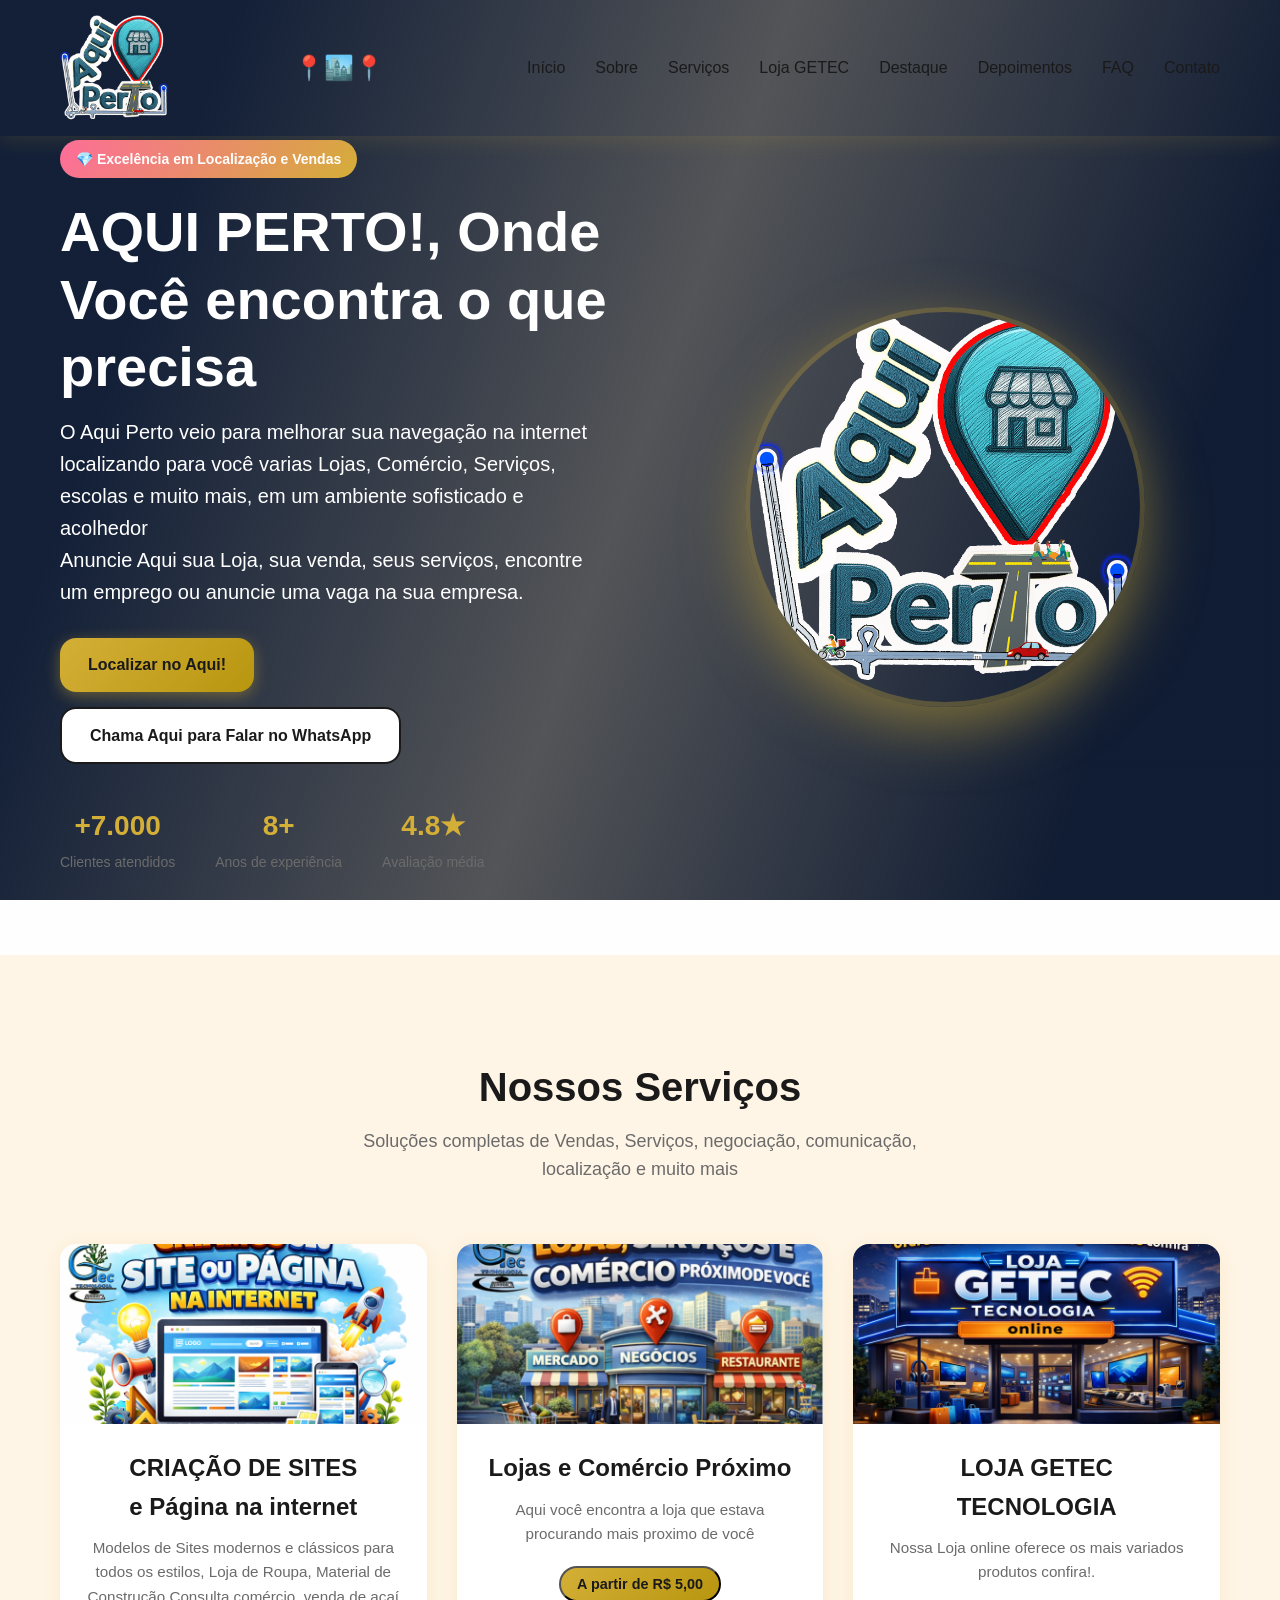
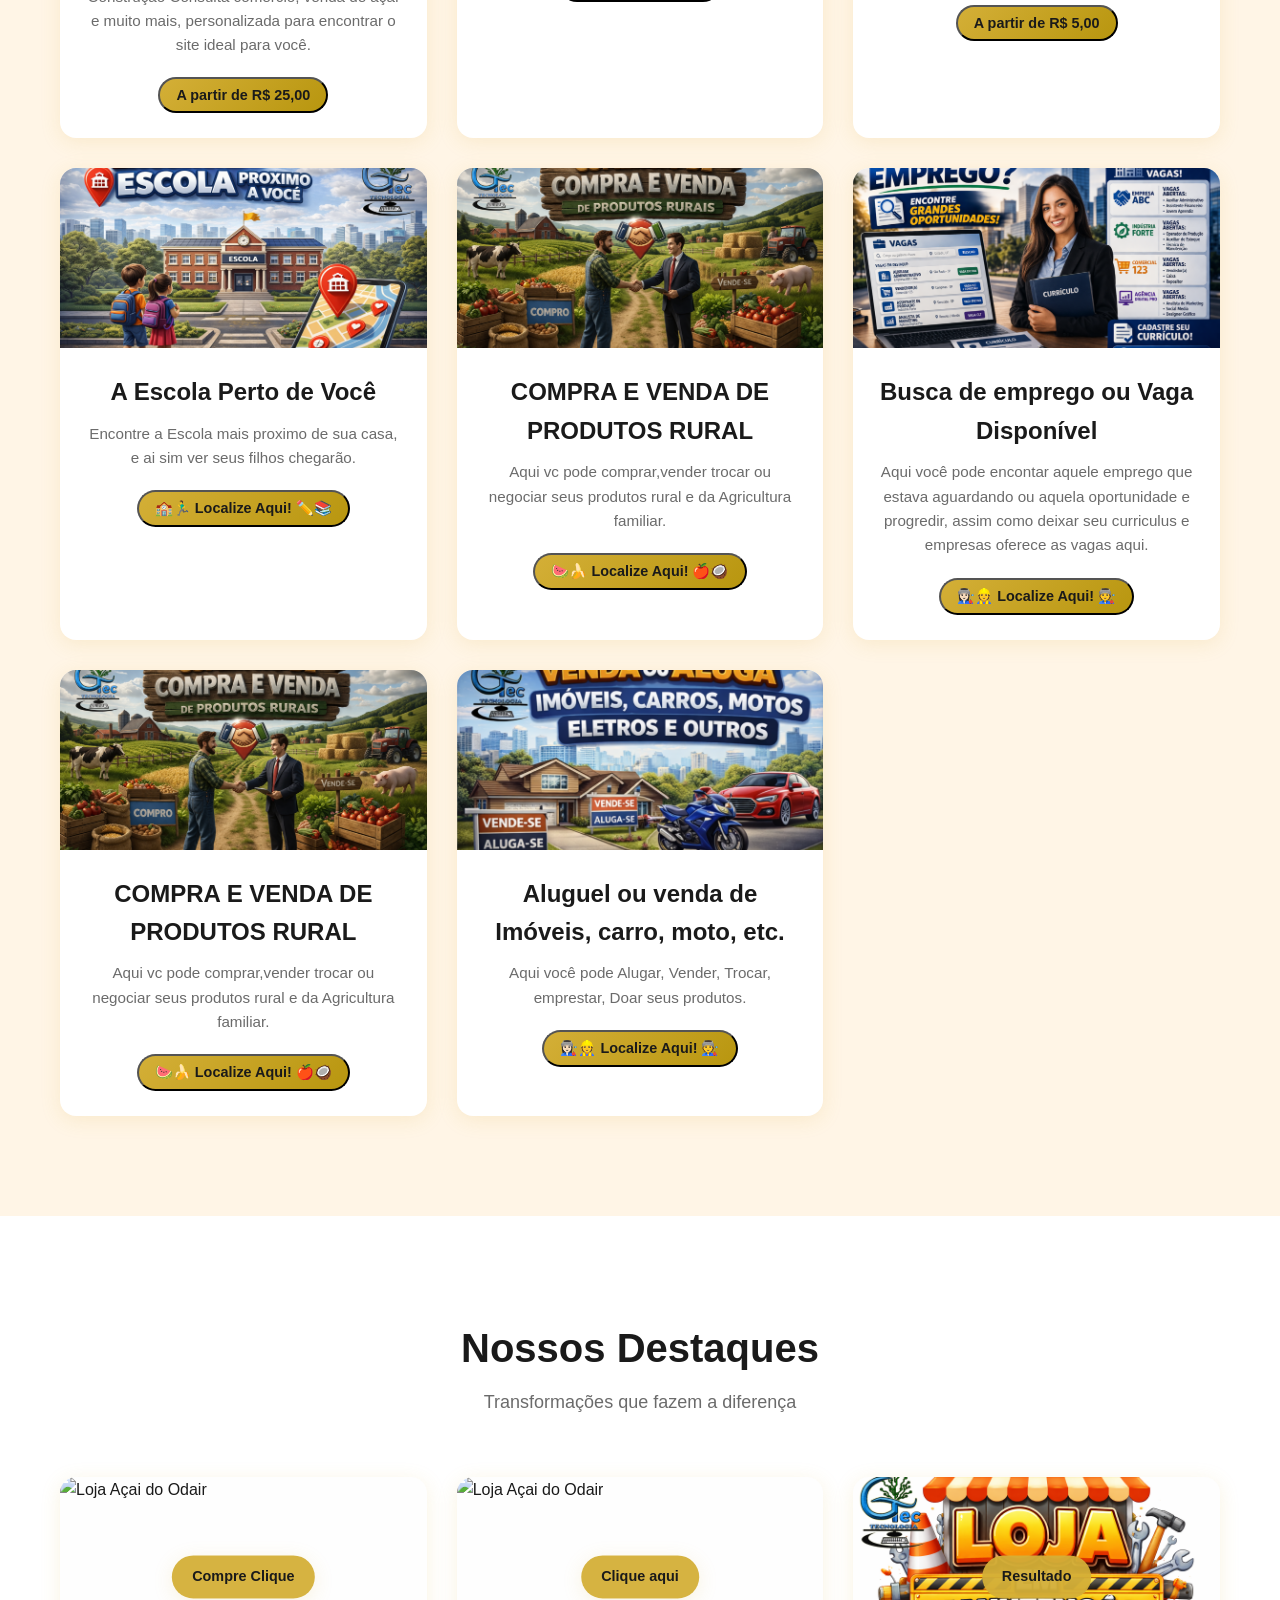
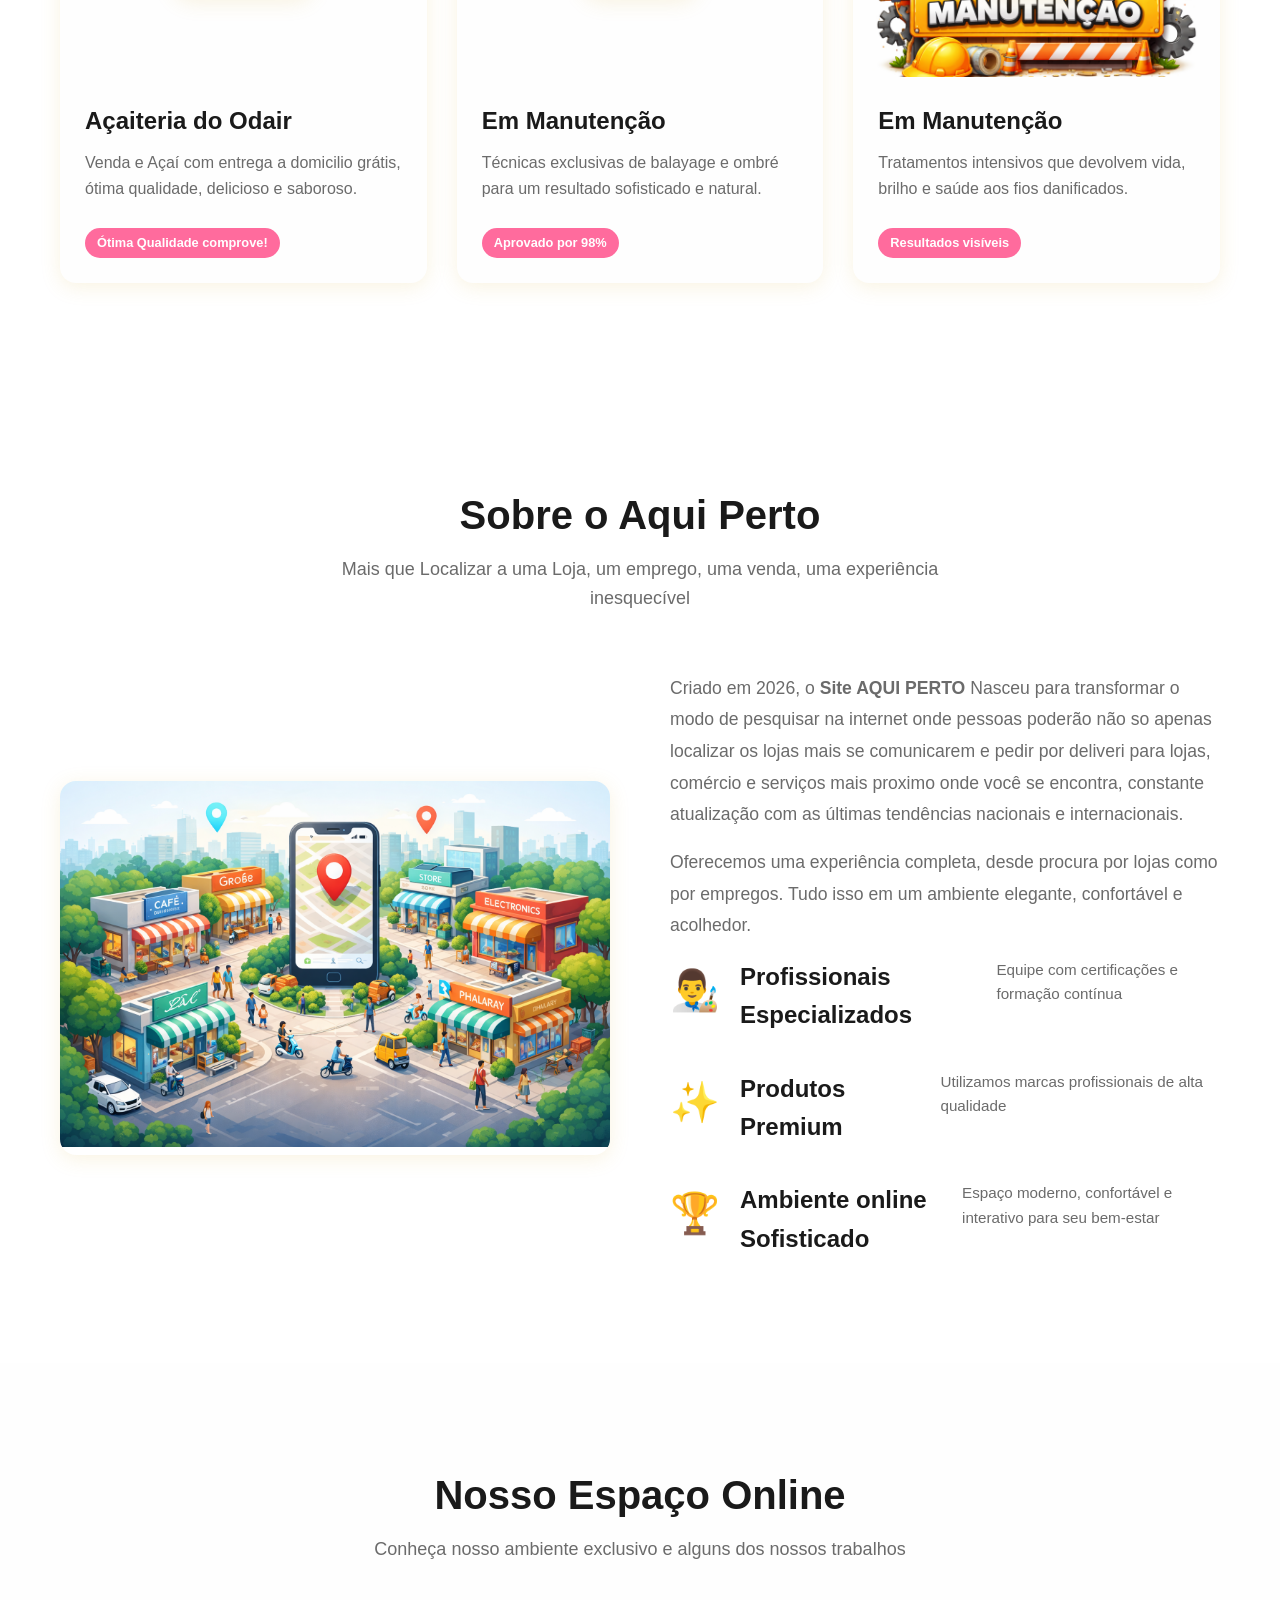
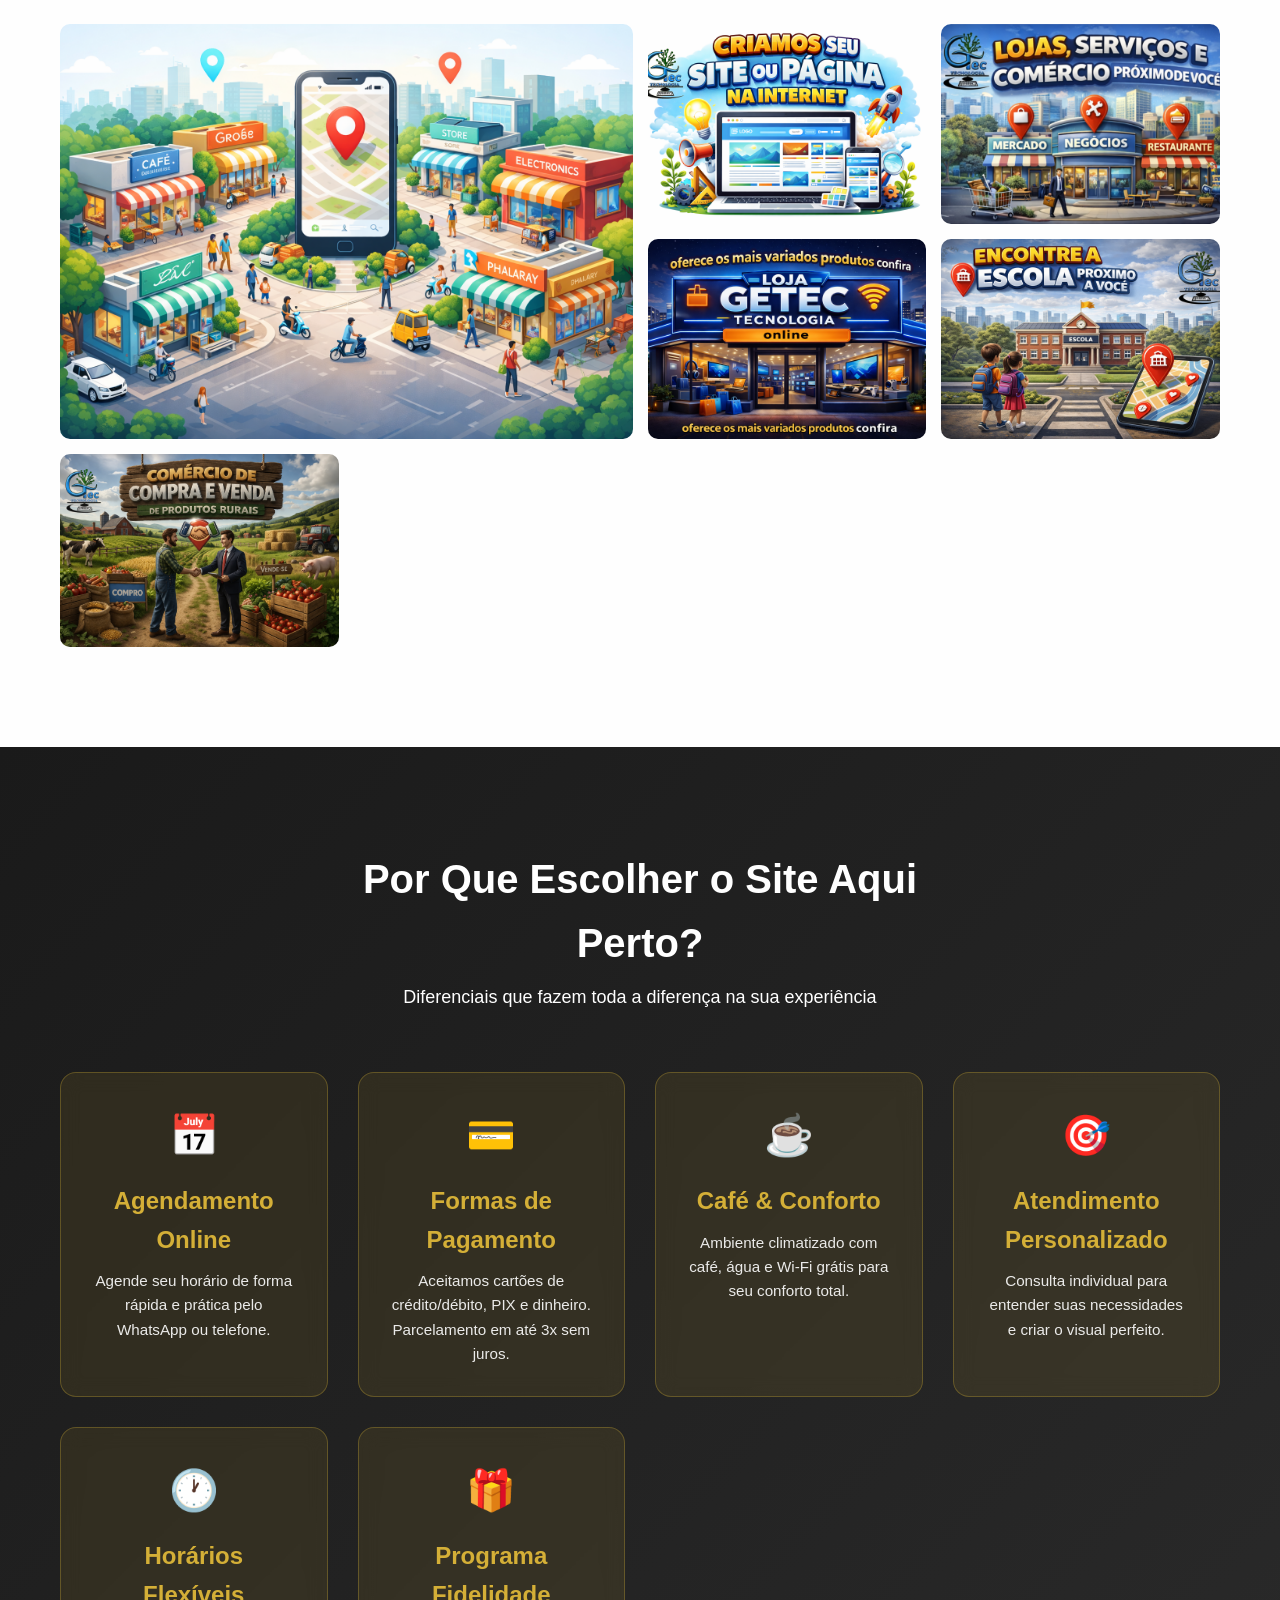
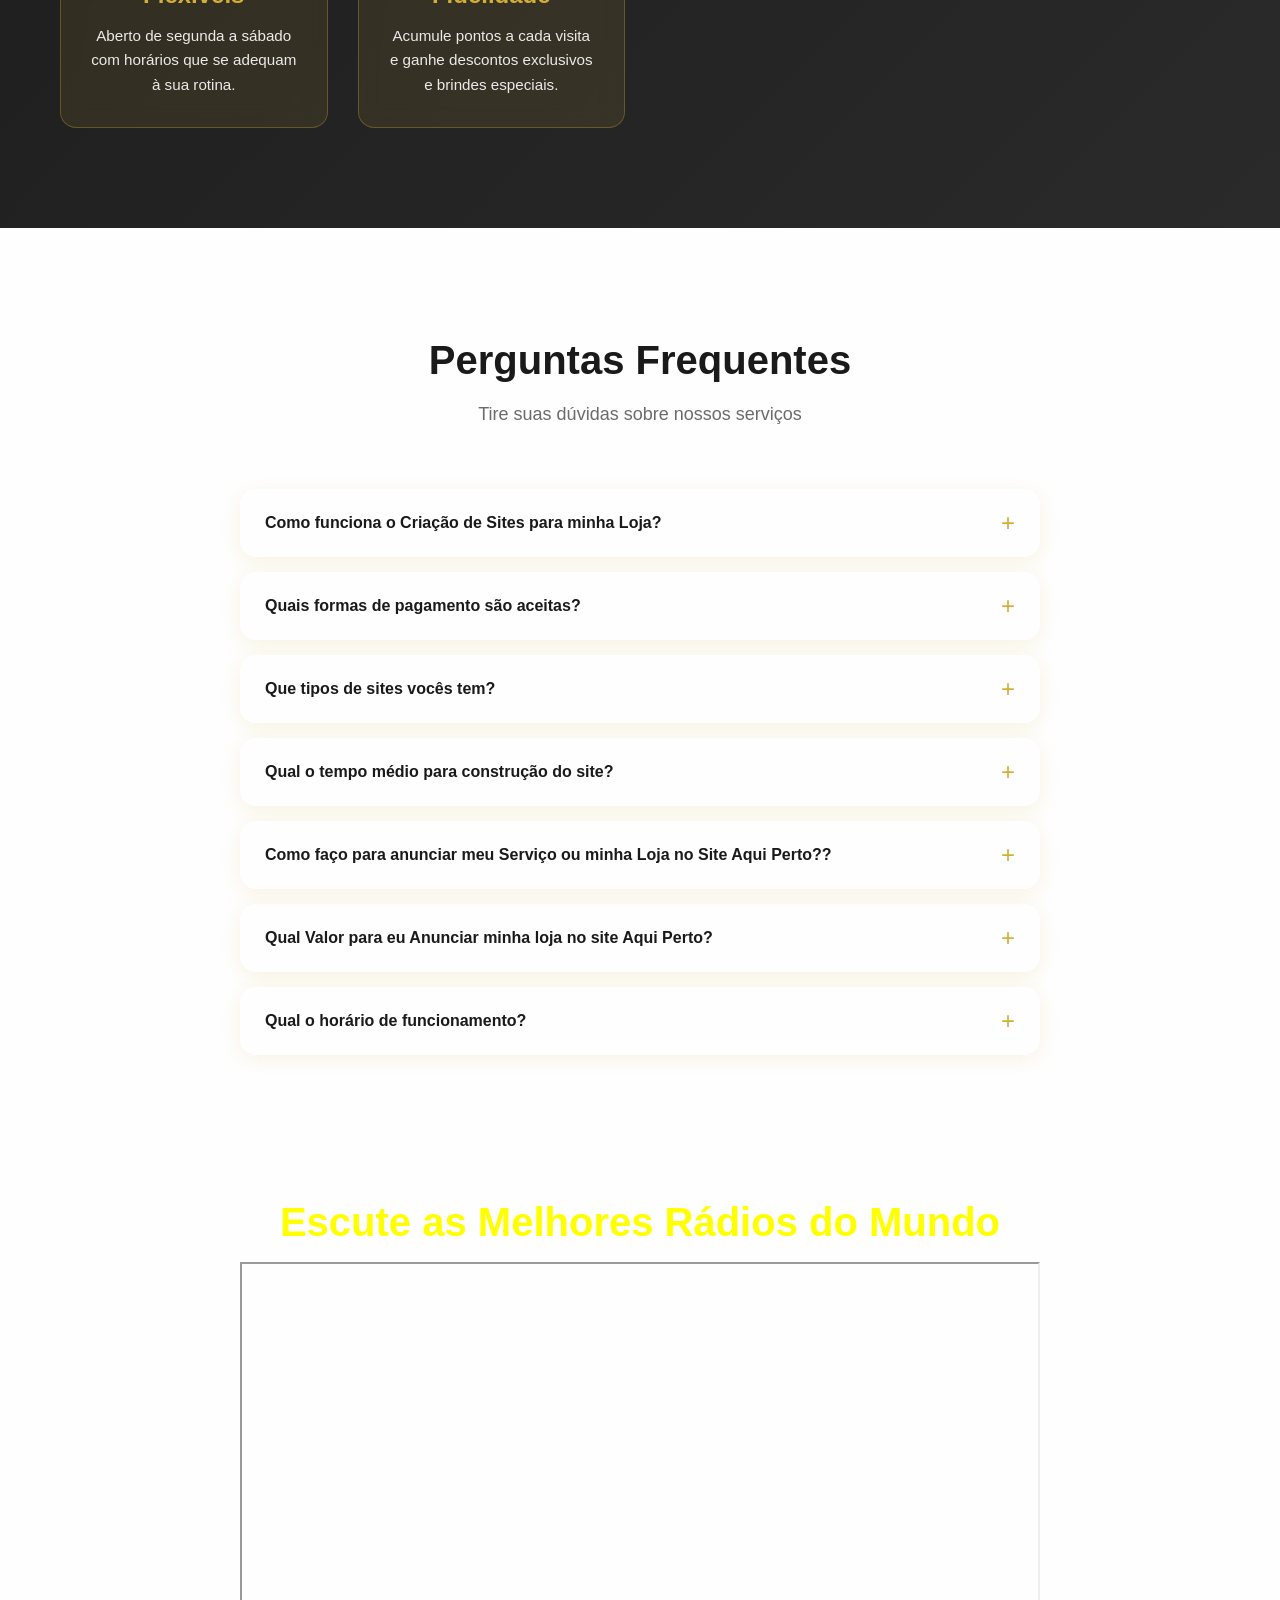
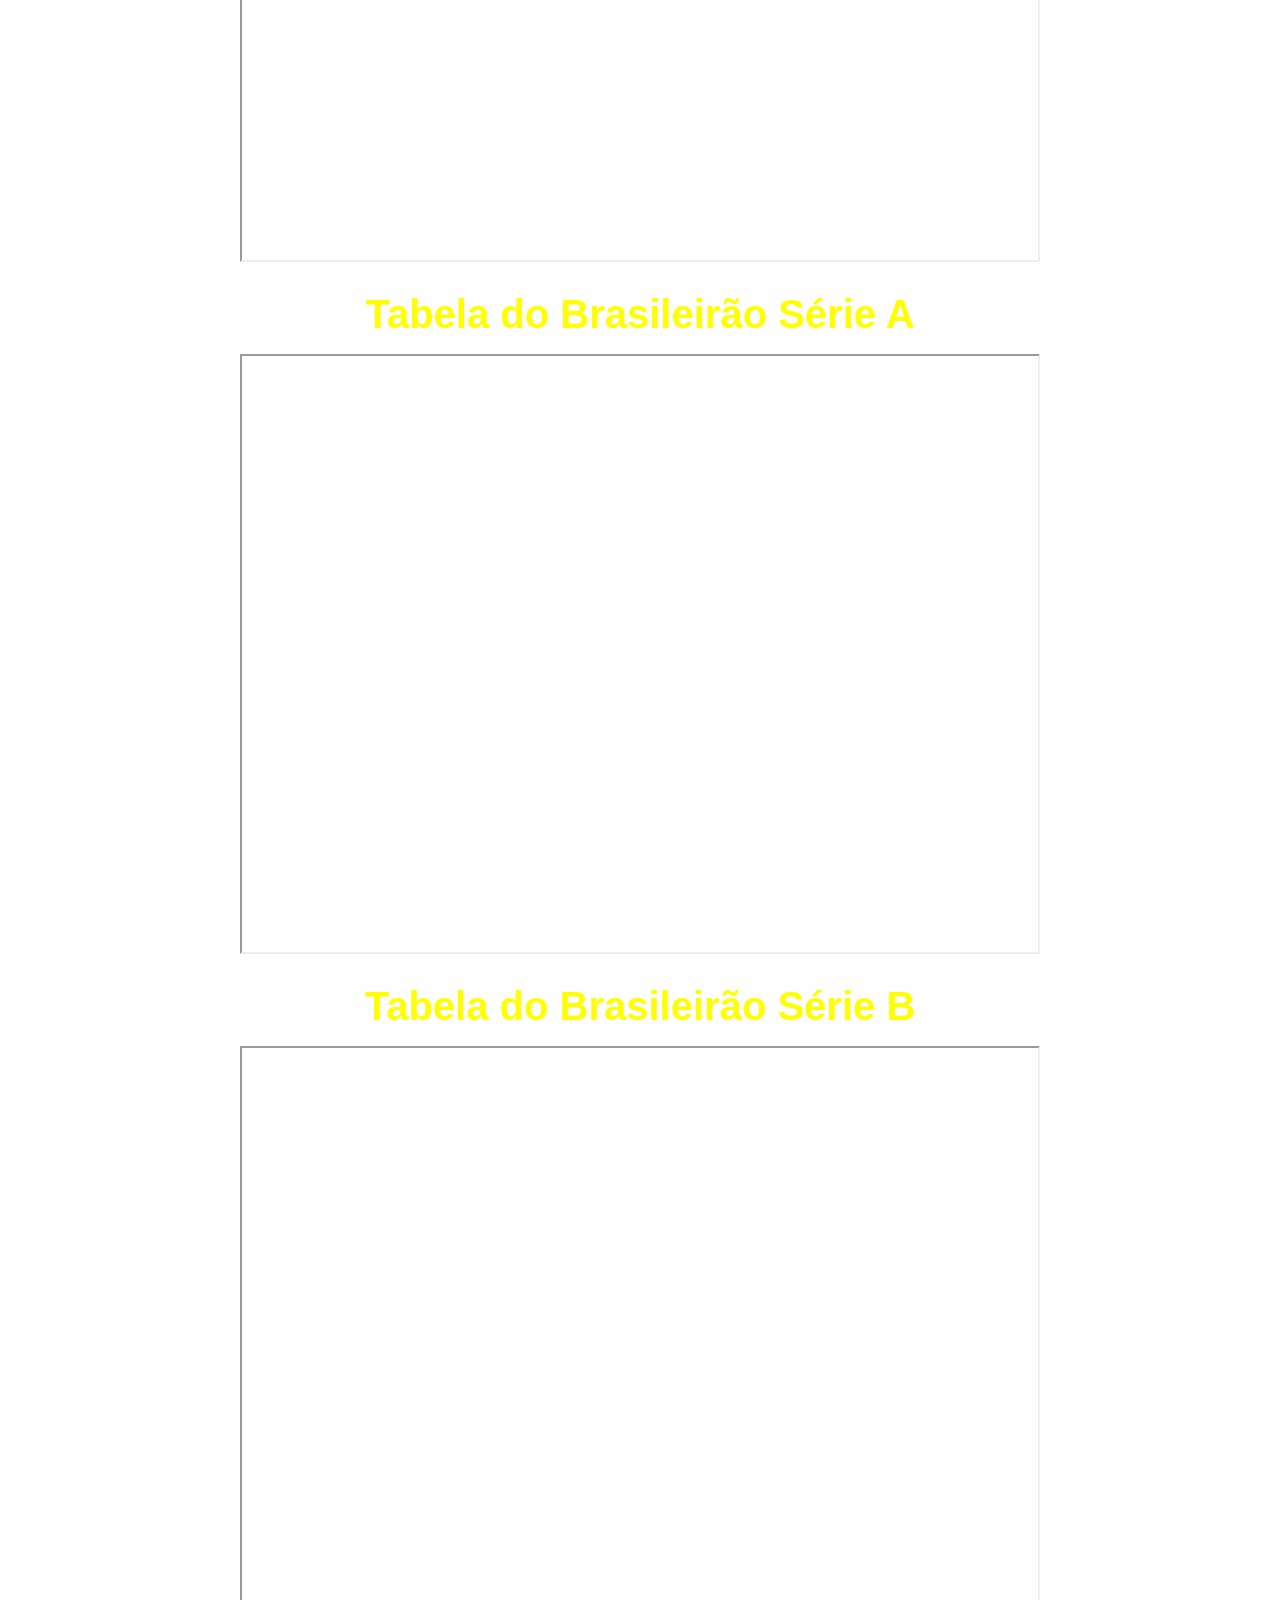
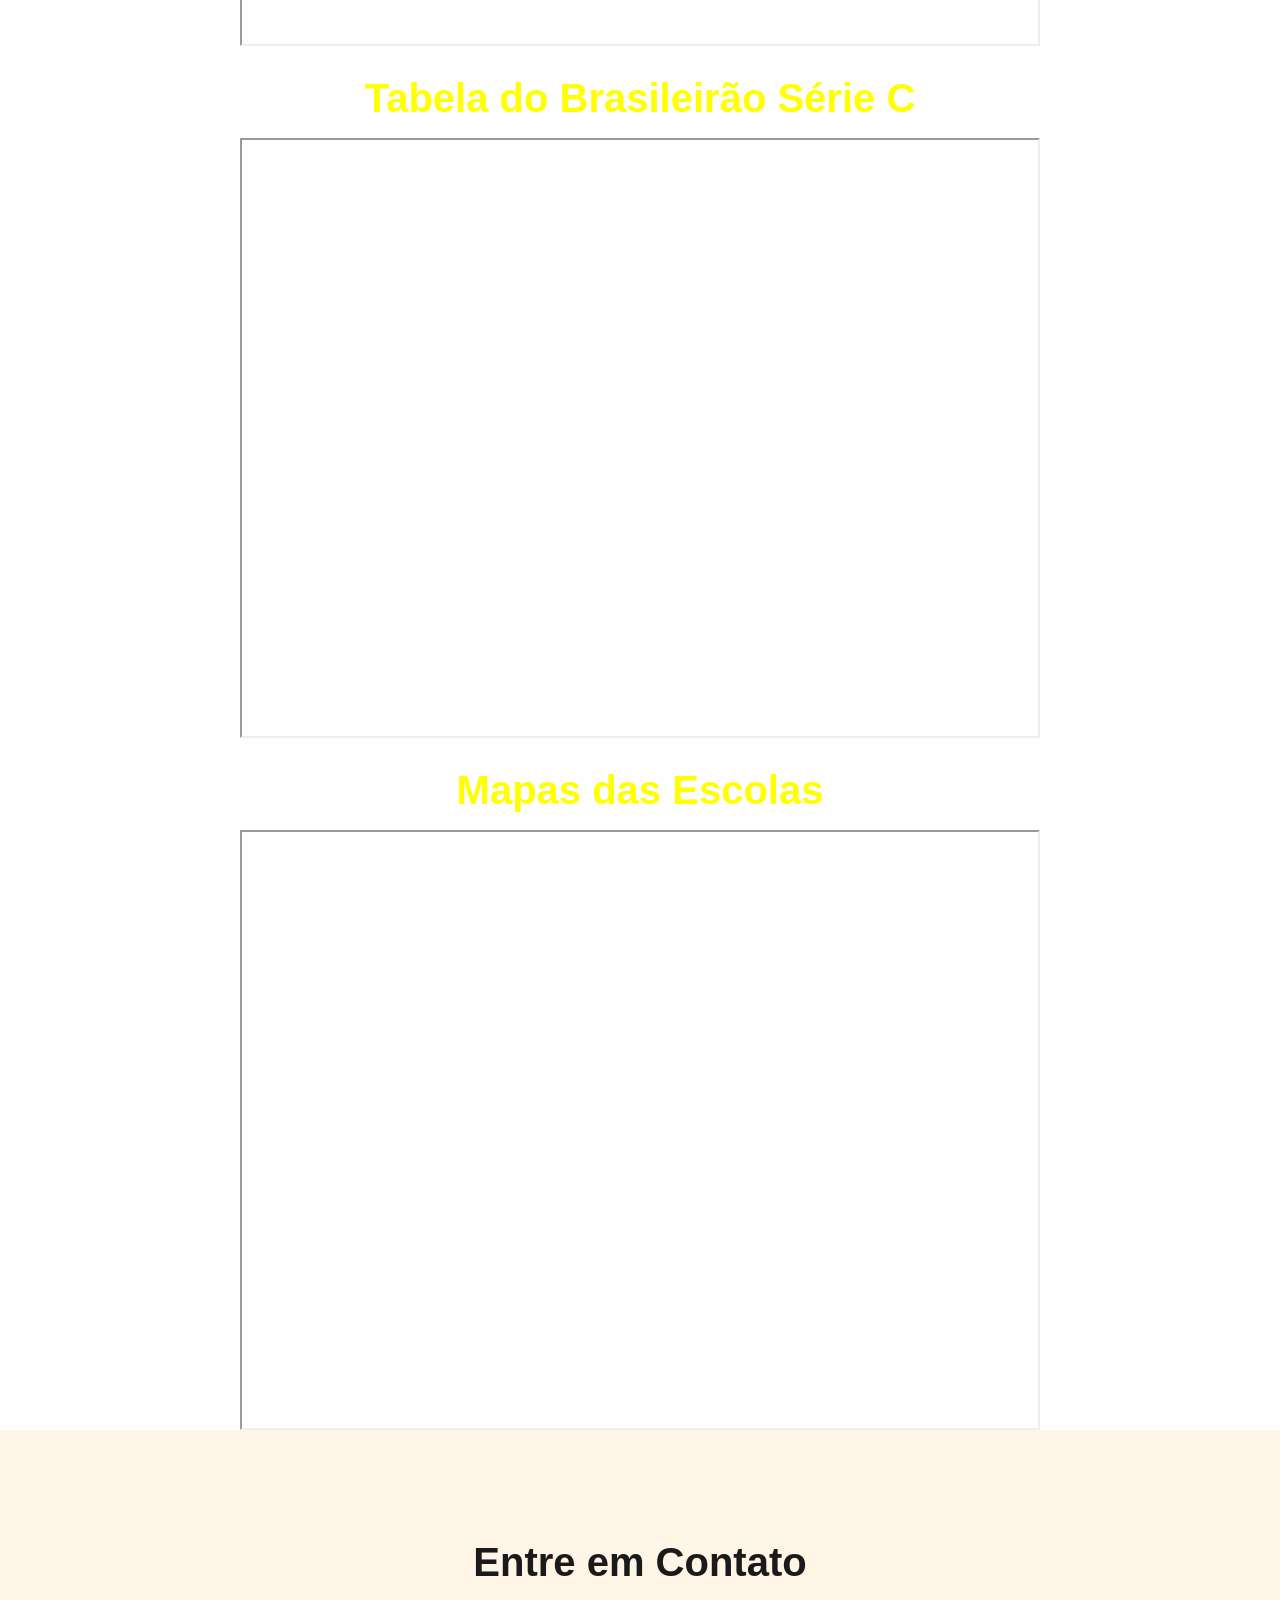
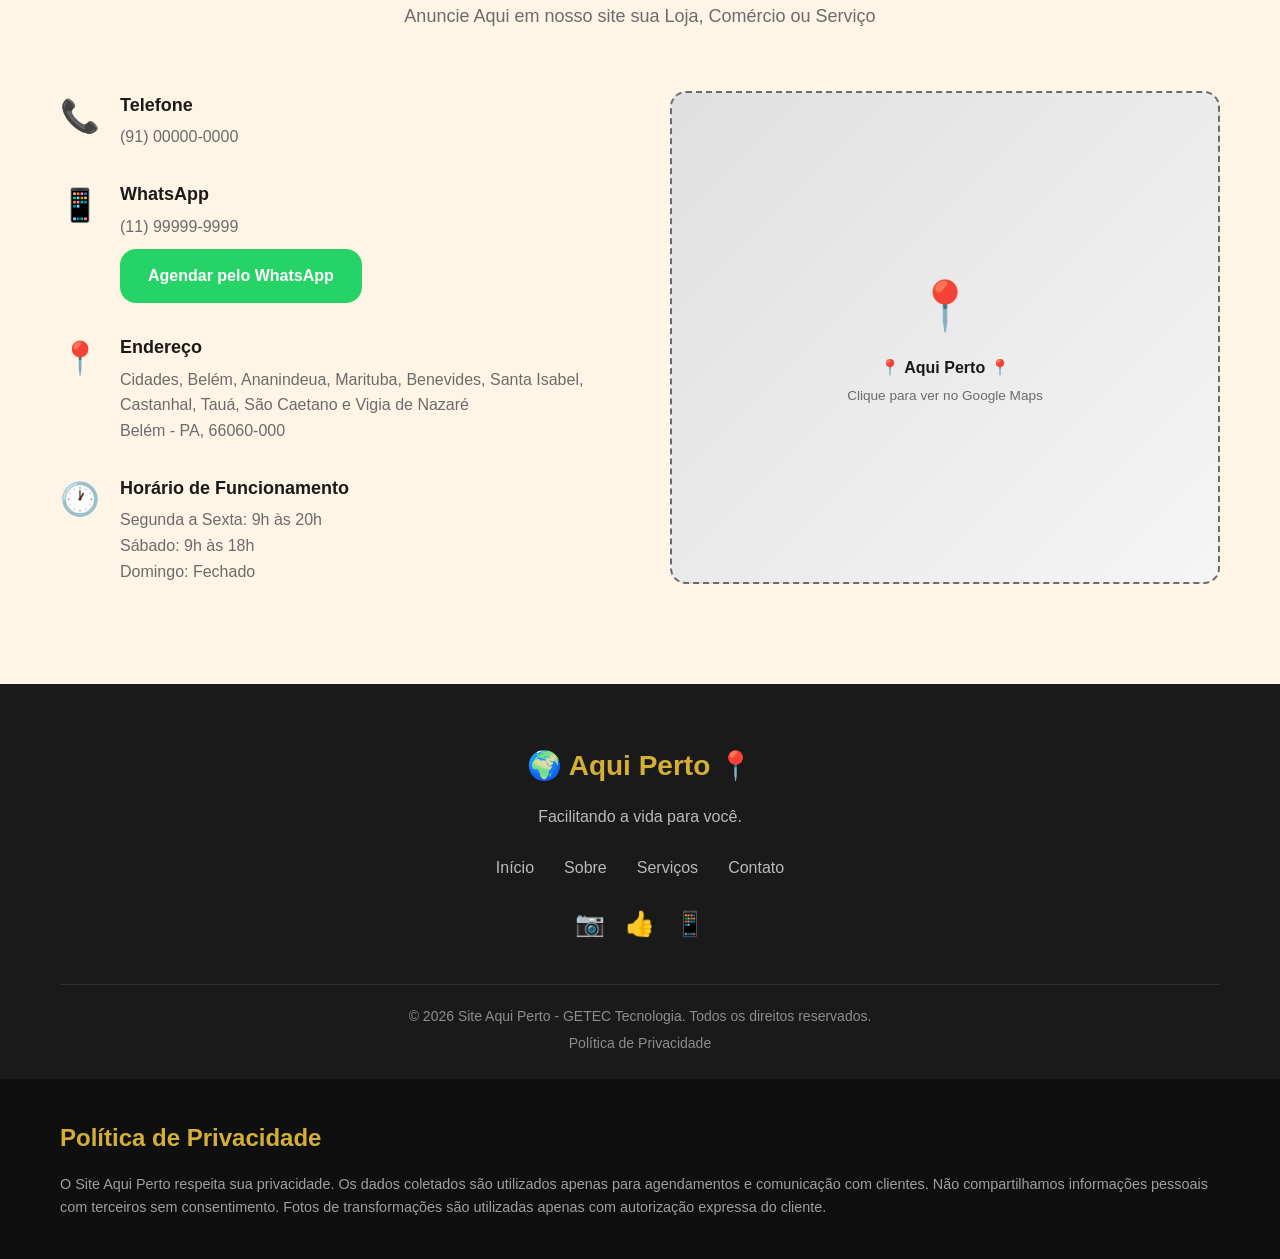
==== commit 14eab499: "Update index.html" ====
--- a/index.html
+++ b/index.html
@@ -558,7 +558,7 @@
 
     <h2 class="h2-site-externo">Mapas das Escolas</h2>
     <div style="display: flex; justify-content: center;">
-        <iframe src="https://www.google.com/maps/d/embed?mid=14S-q5byMUeh-9IfBVOQ9yKLLUFiMPfPU&ehbc=2E312F" width="800" height="600"
+        <iframe src="https://www.google.com/maps/d/embed?mid=14S-q5byMUeh-9IfBVOQ9yKLLUFiMPfPU&hl=pt-BR&ehbc=2E312F" width="800" height="600"
             target="external" title="maps escolas"></iframe>
     </div>
 
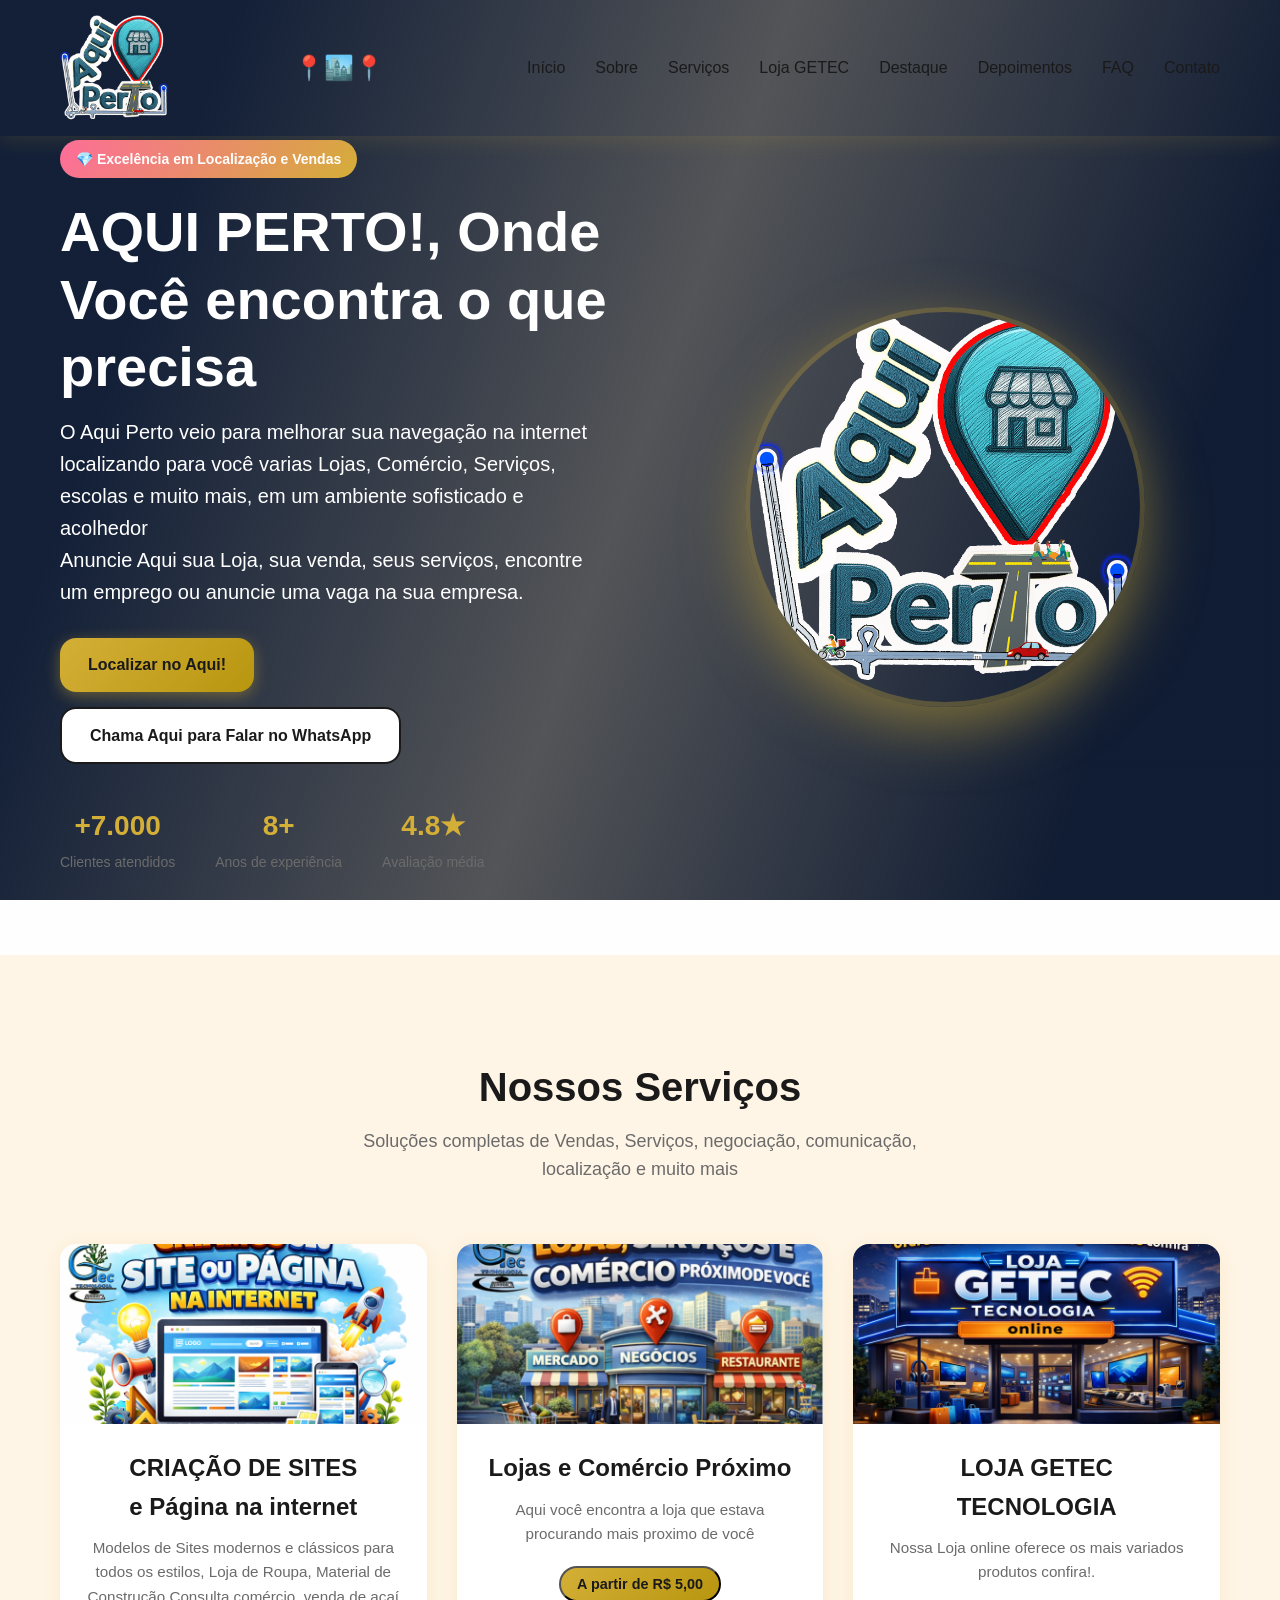
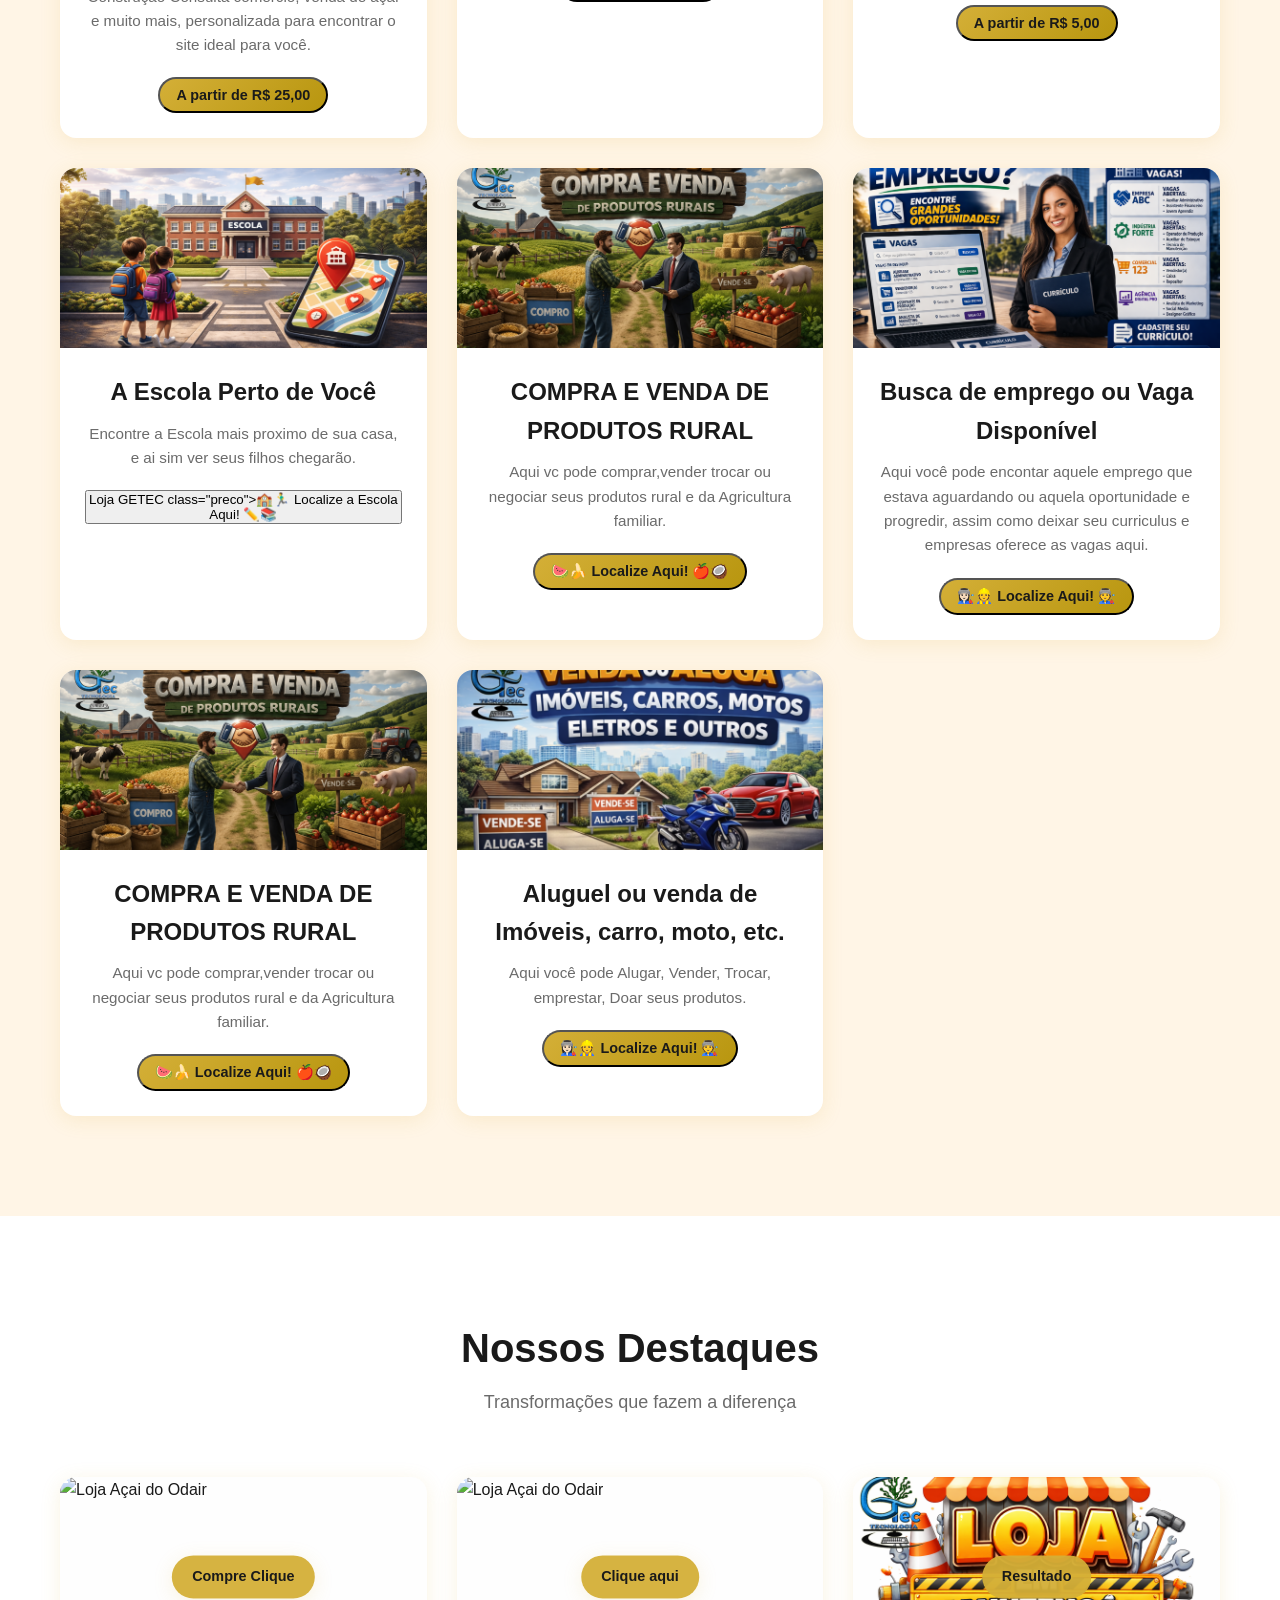
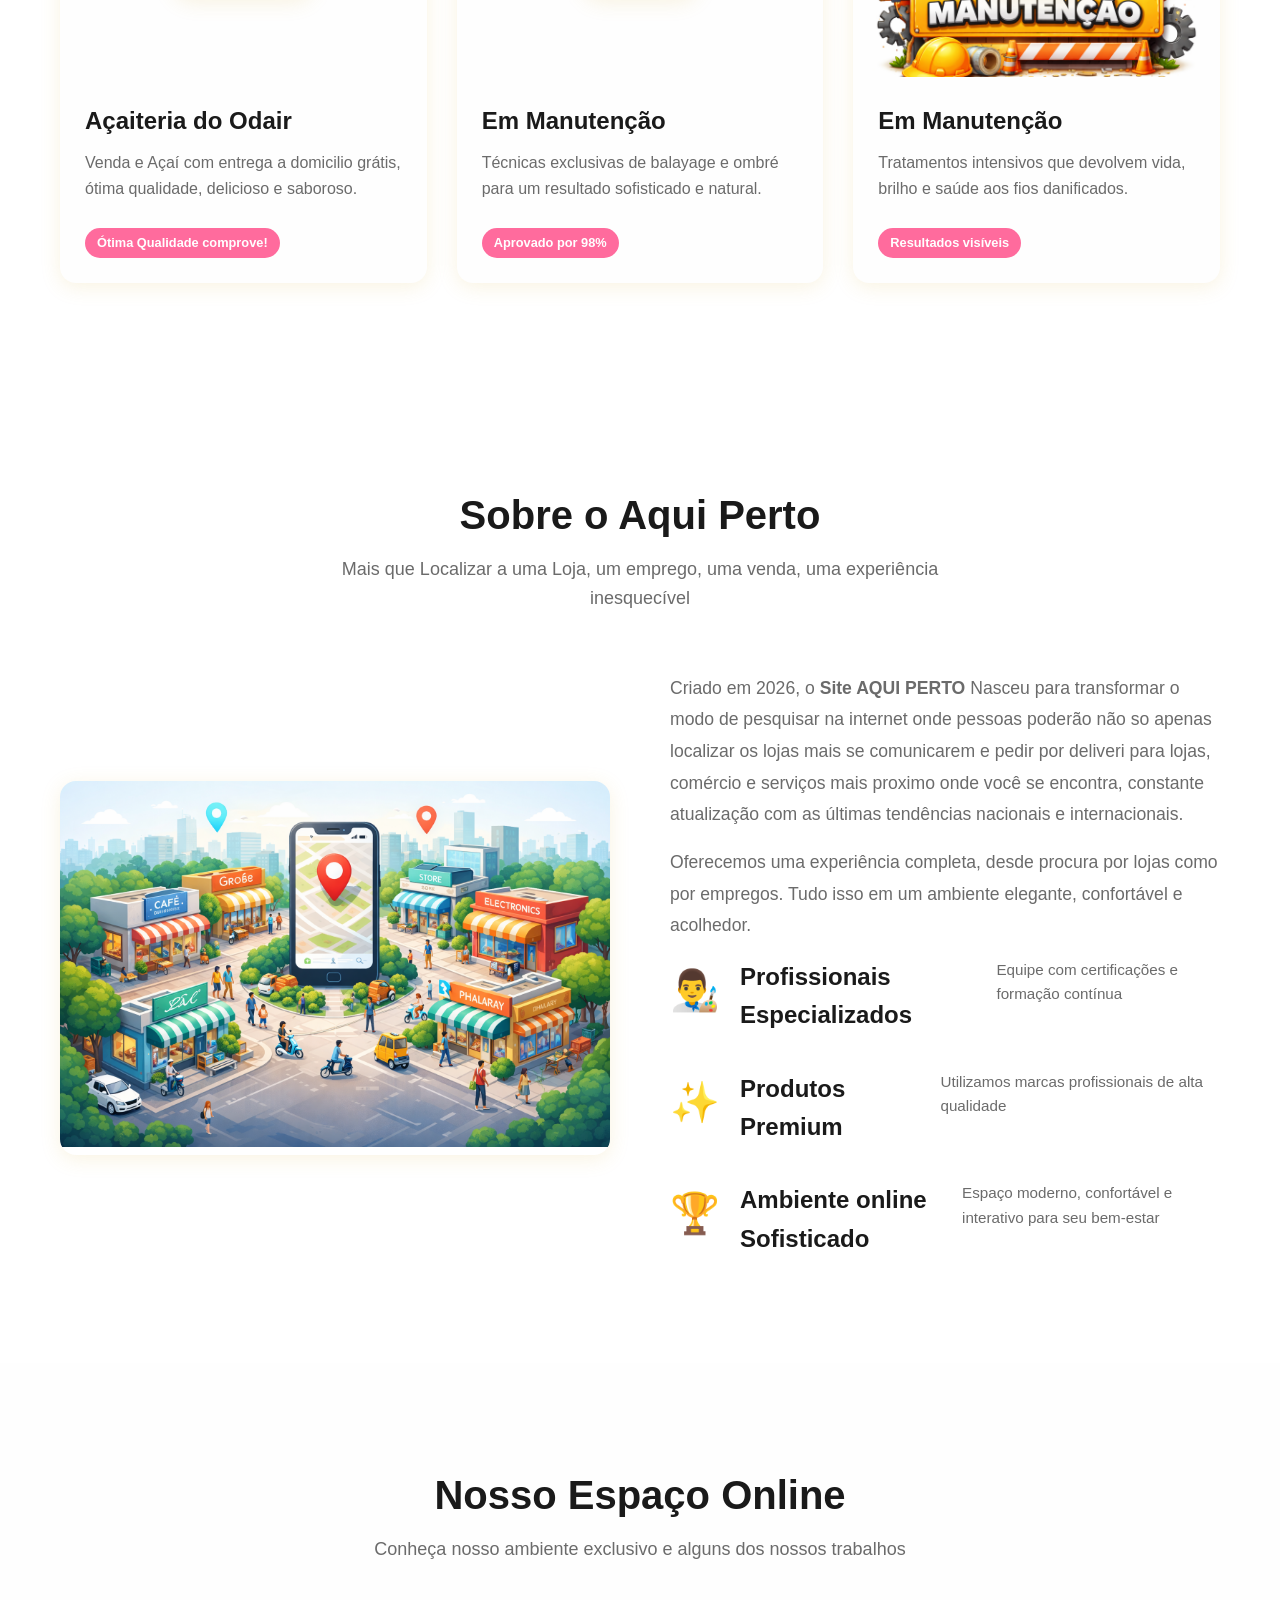
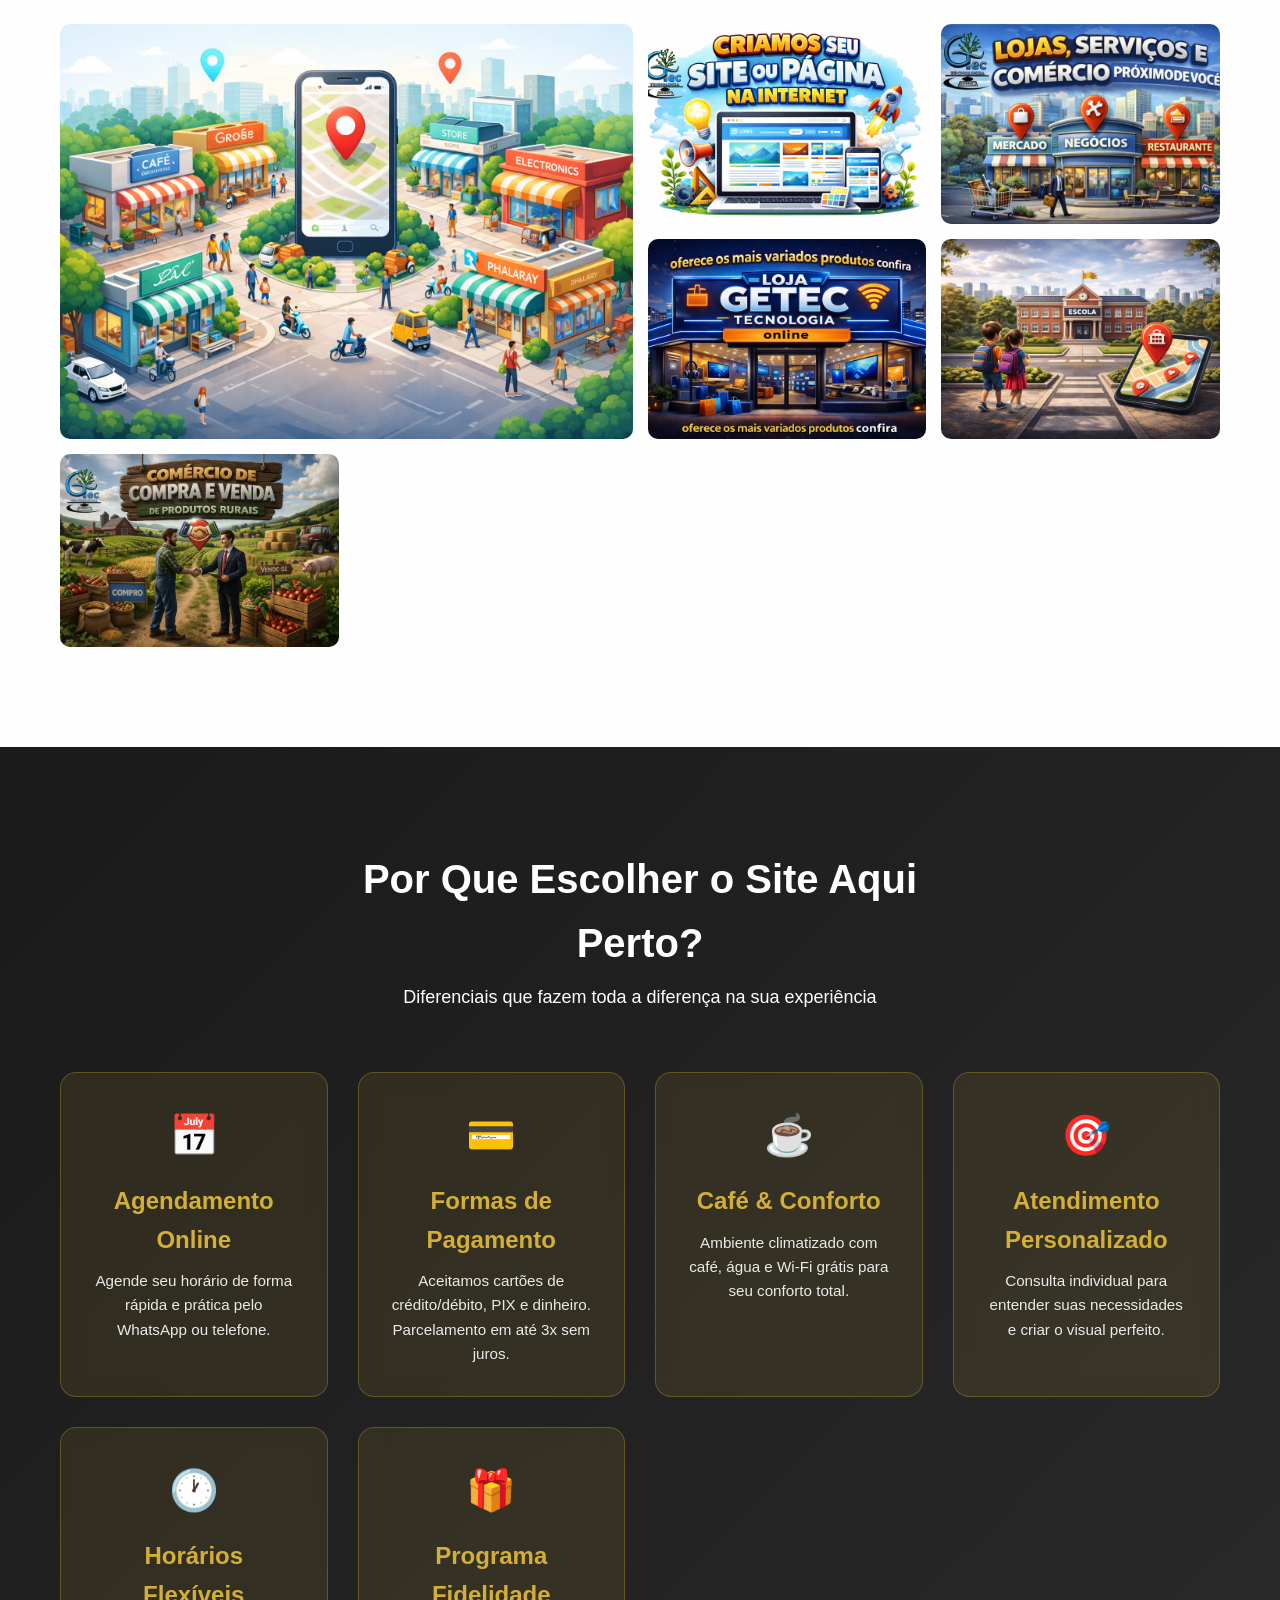
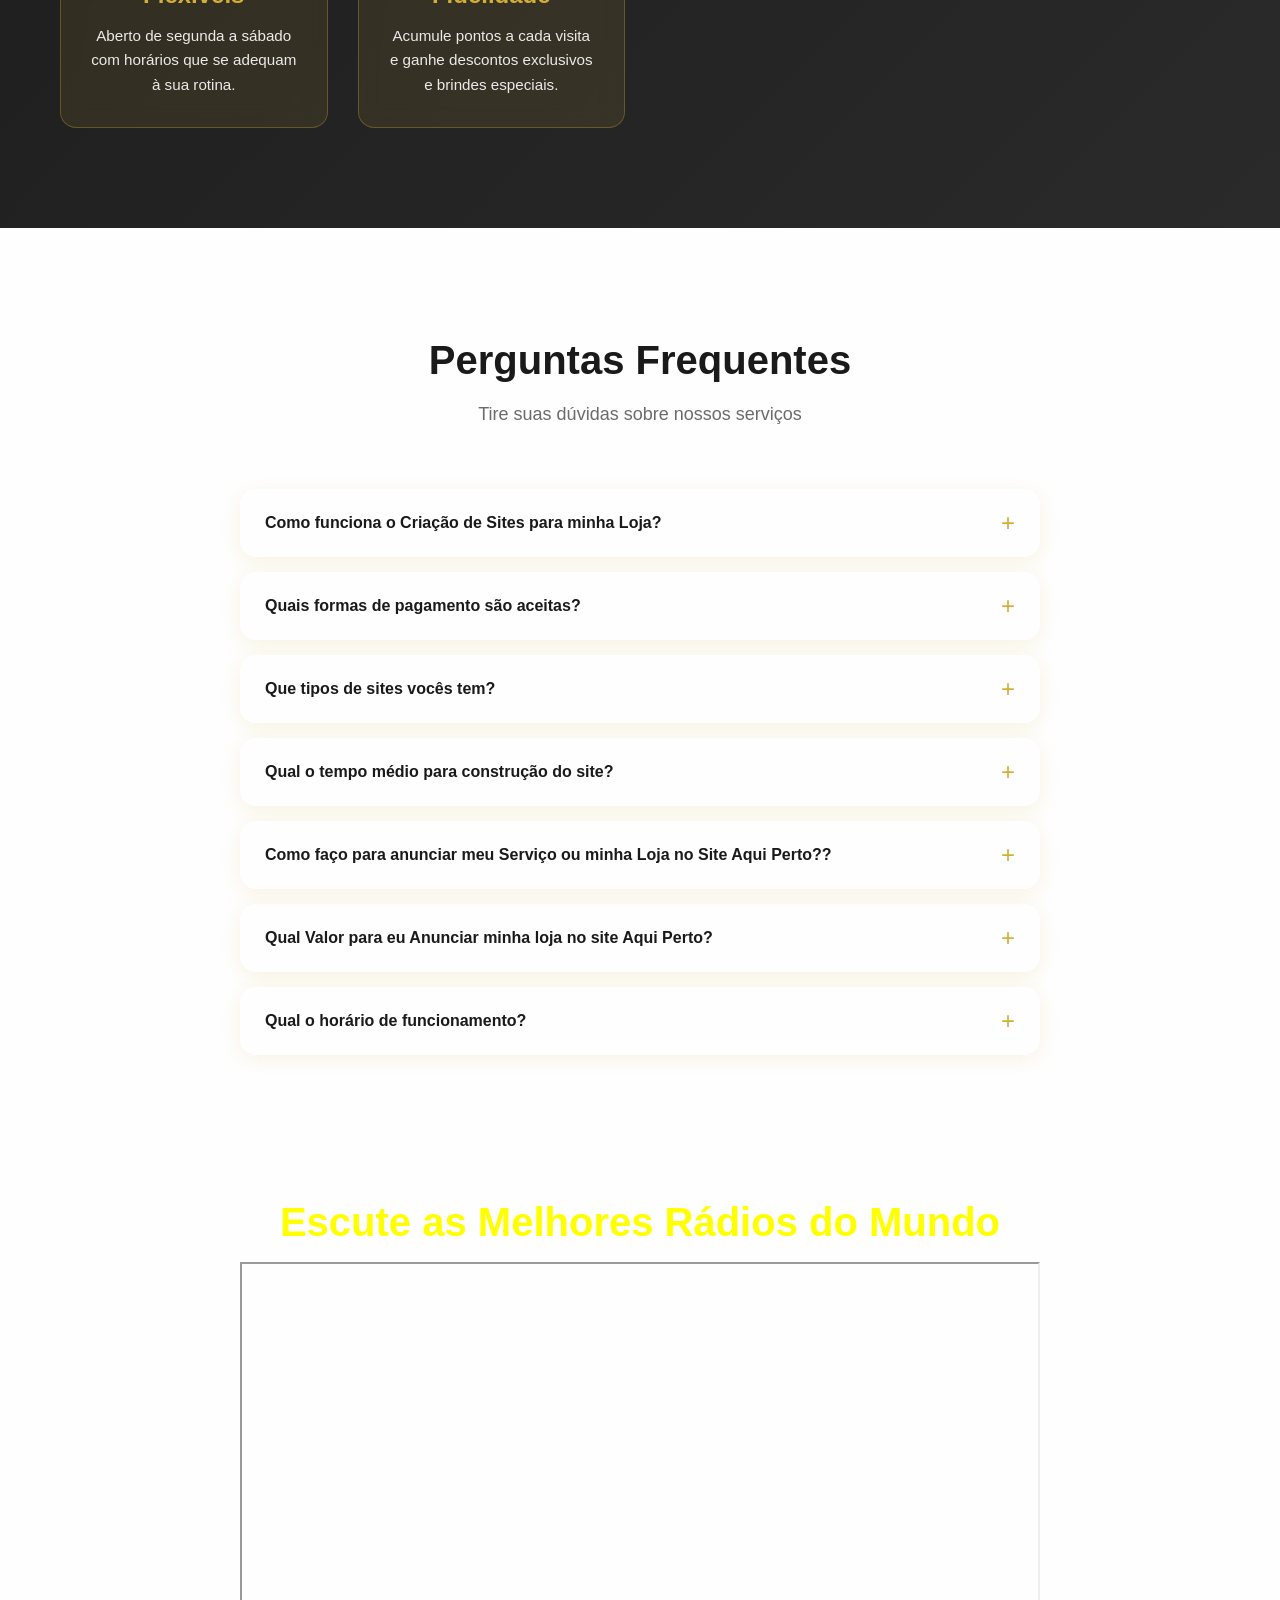
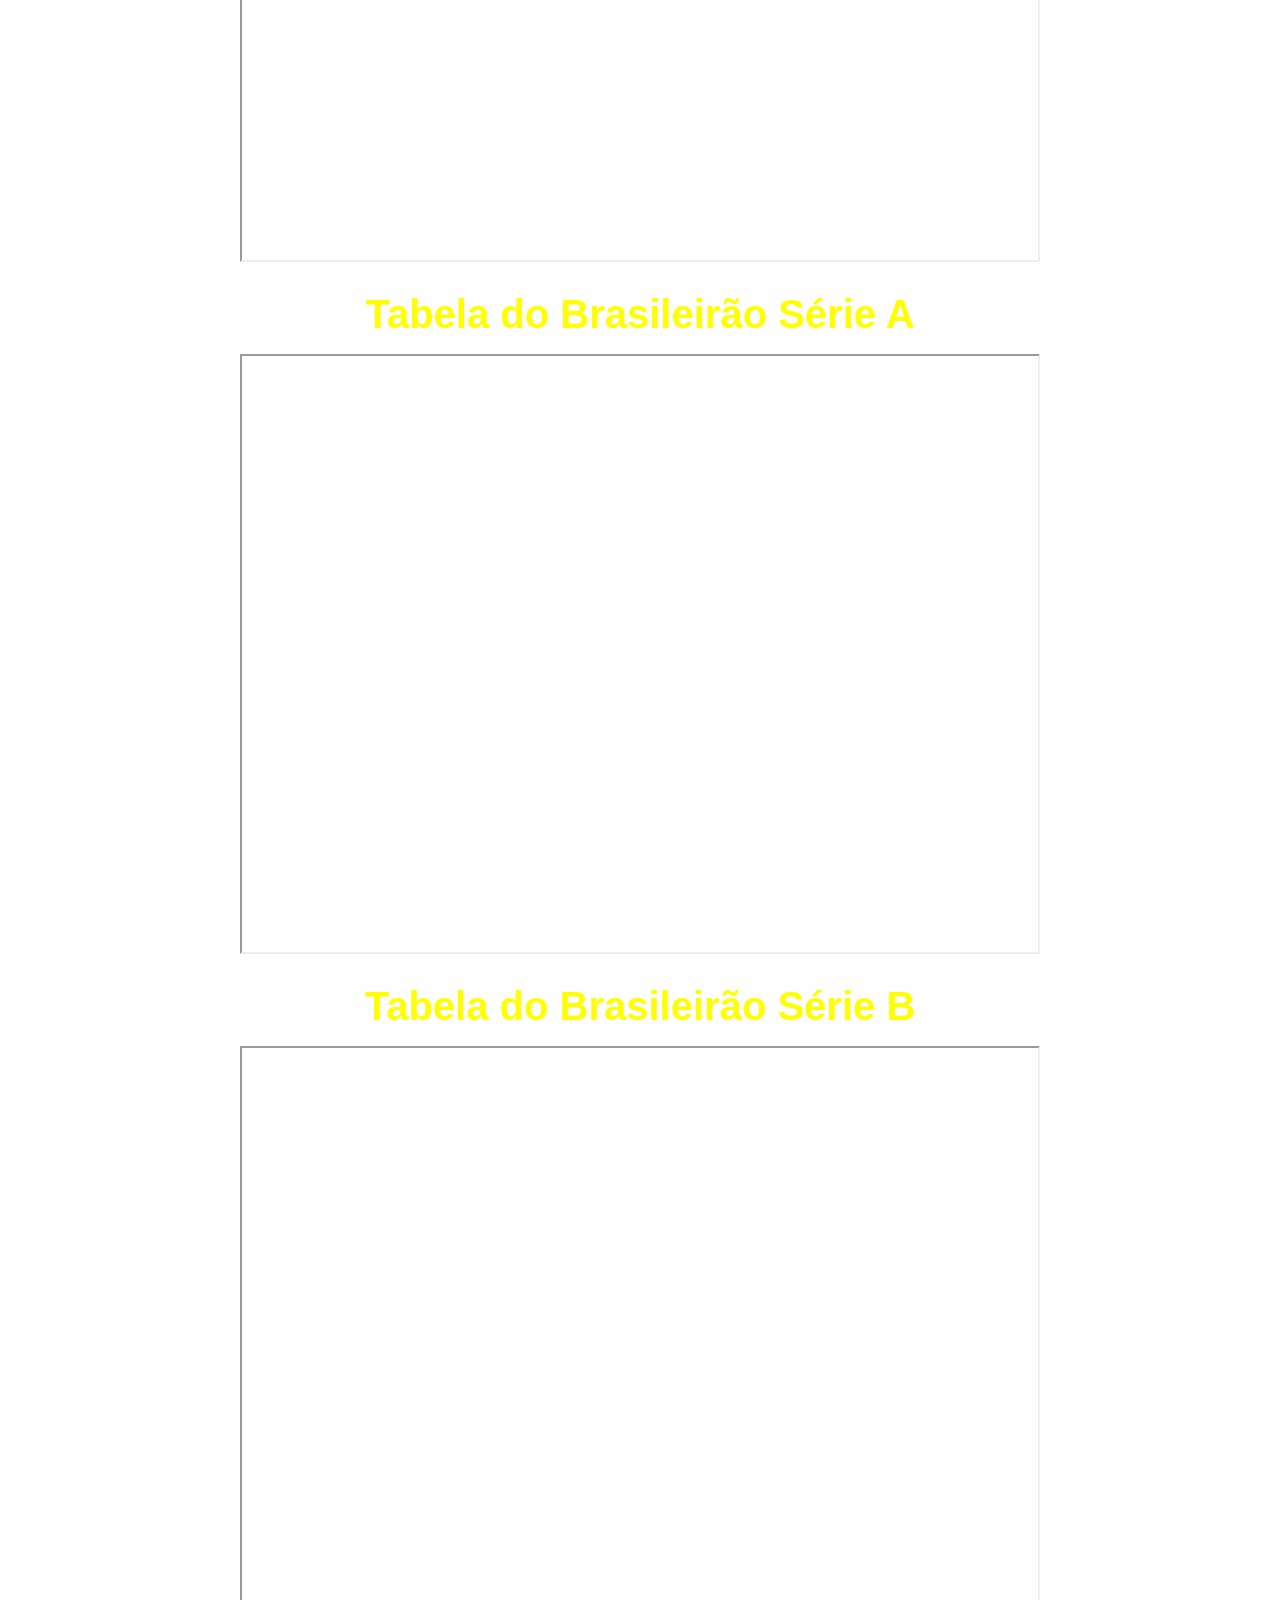
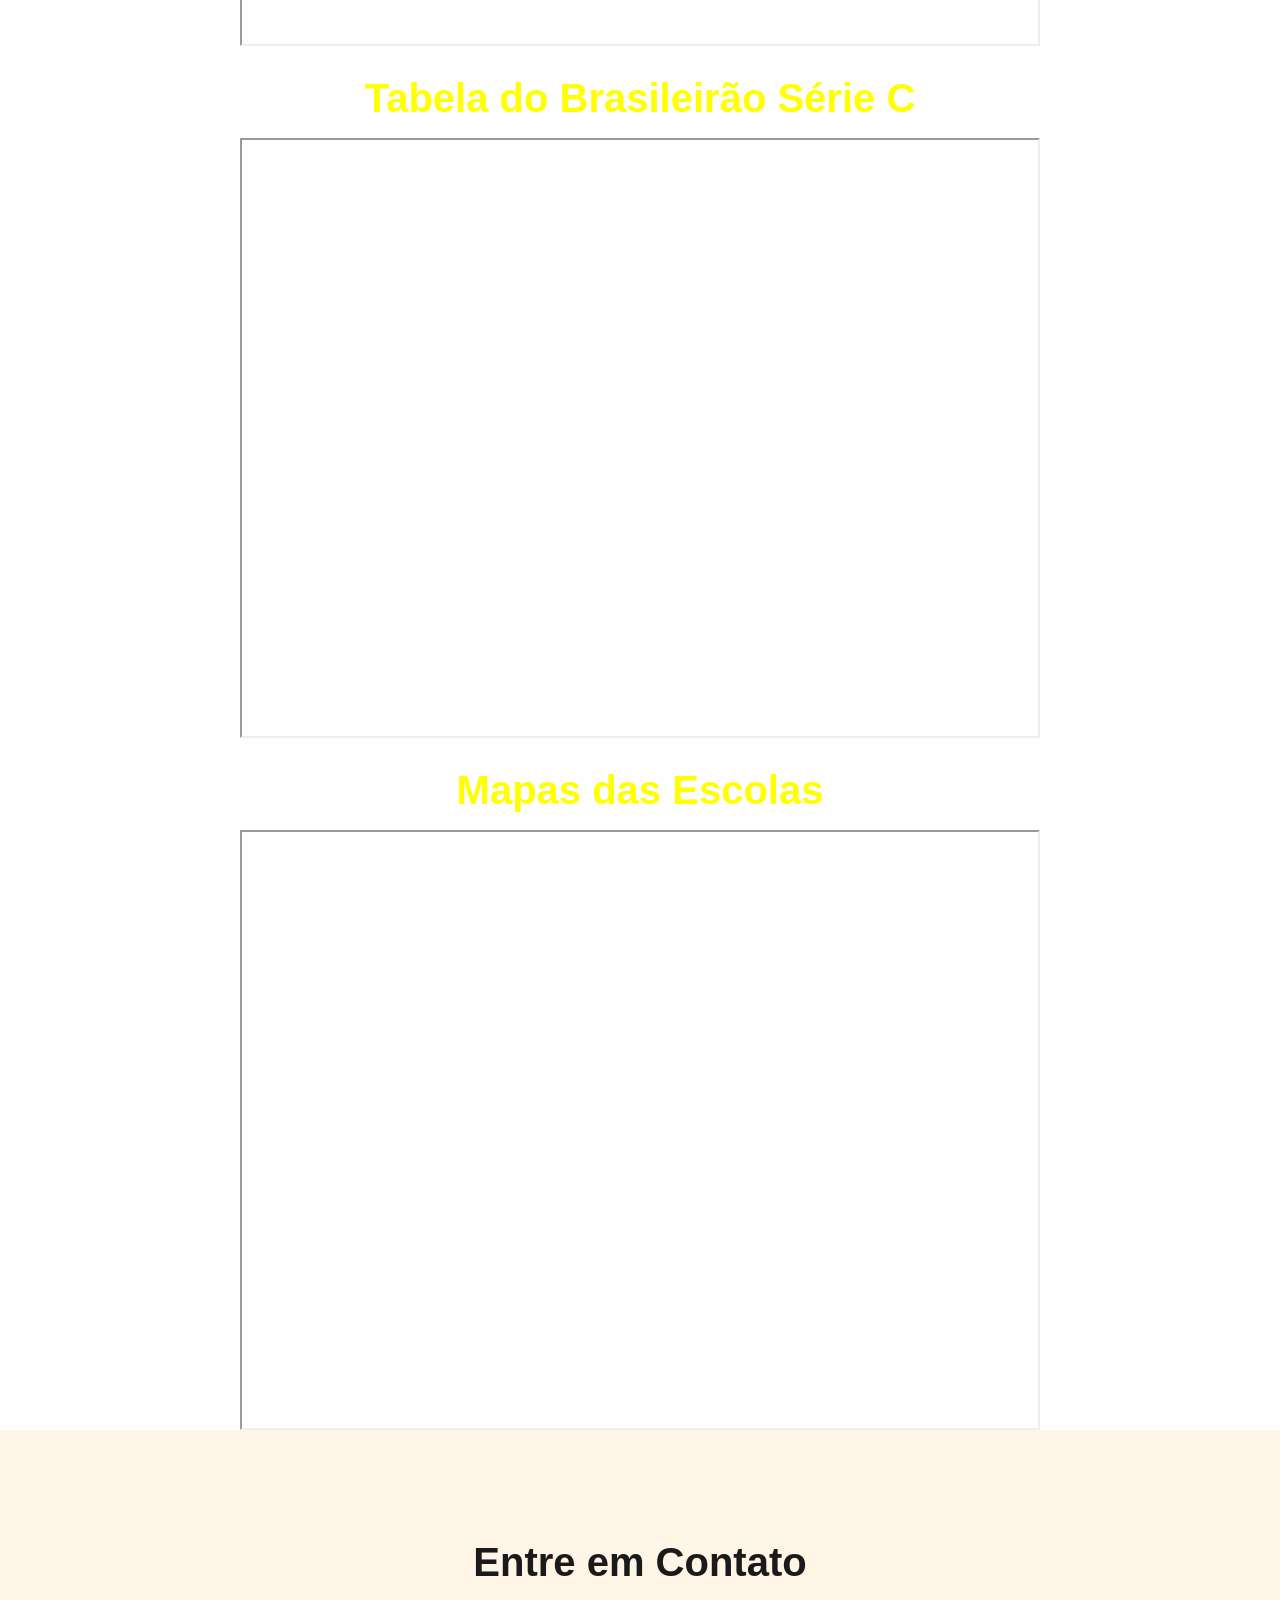
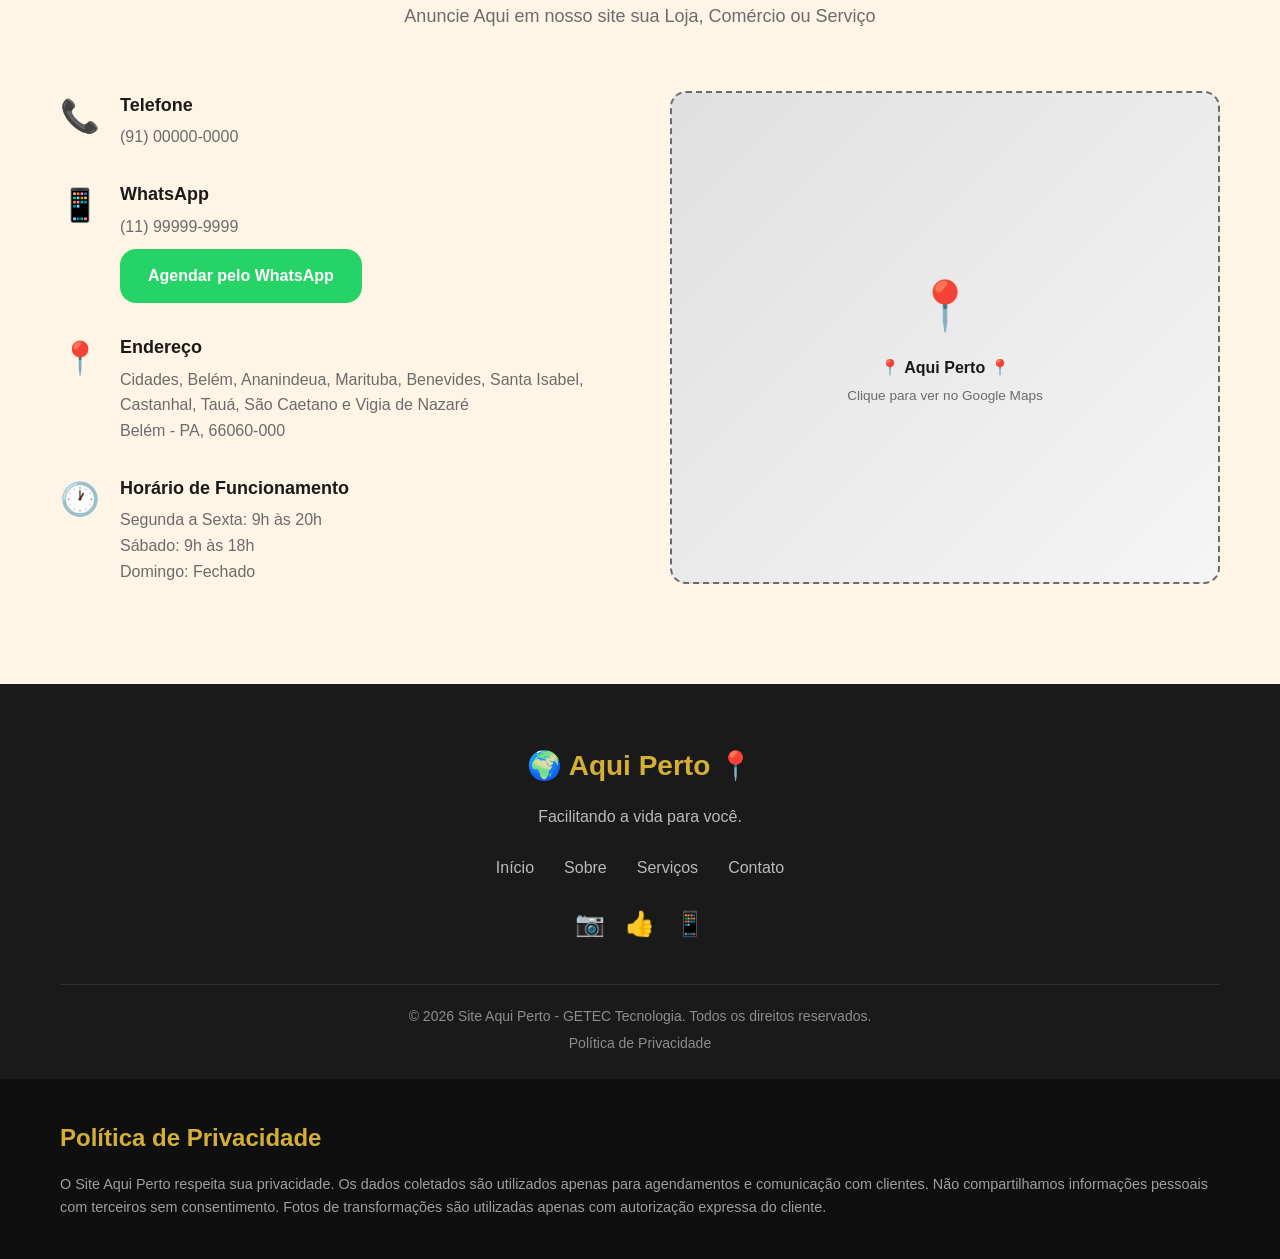
==== commit 2b3c8890: "Update index.html extensão para localizar escola" ====
--- a/index.html
+++ b/index.html
@@ -157,7 +157,7 @@
                     <div class="servico-content">
                         <h3>A Escola Perto de Você</h3>
                         <p>Encontre a Escola mais proximo de sua casa, e ai sim ver seus filhos chegarão.</p>
-                        <button class="preco">​​🏫​🏃‍♂️​​ Localize Aqui! ​​​✏️​📚​</button>
+                        <button <a href="./3-Localizar Escola.html" target="_blank">Loja GETEC </a> class="preco">​​🏫​🏃‍♂️​​ Localize a Escola Aqui! ​​​✏️​📚​</button>
                     </div>
                 </div>
                 <div class="servico-card">
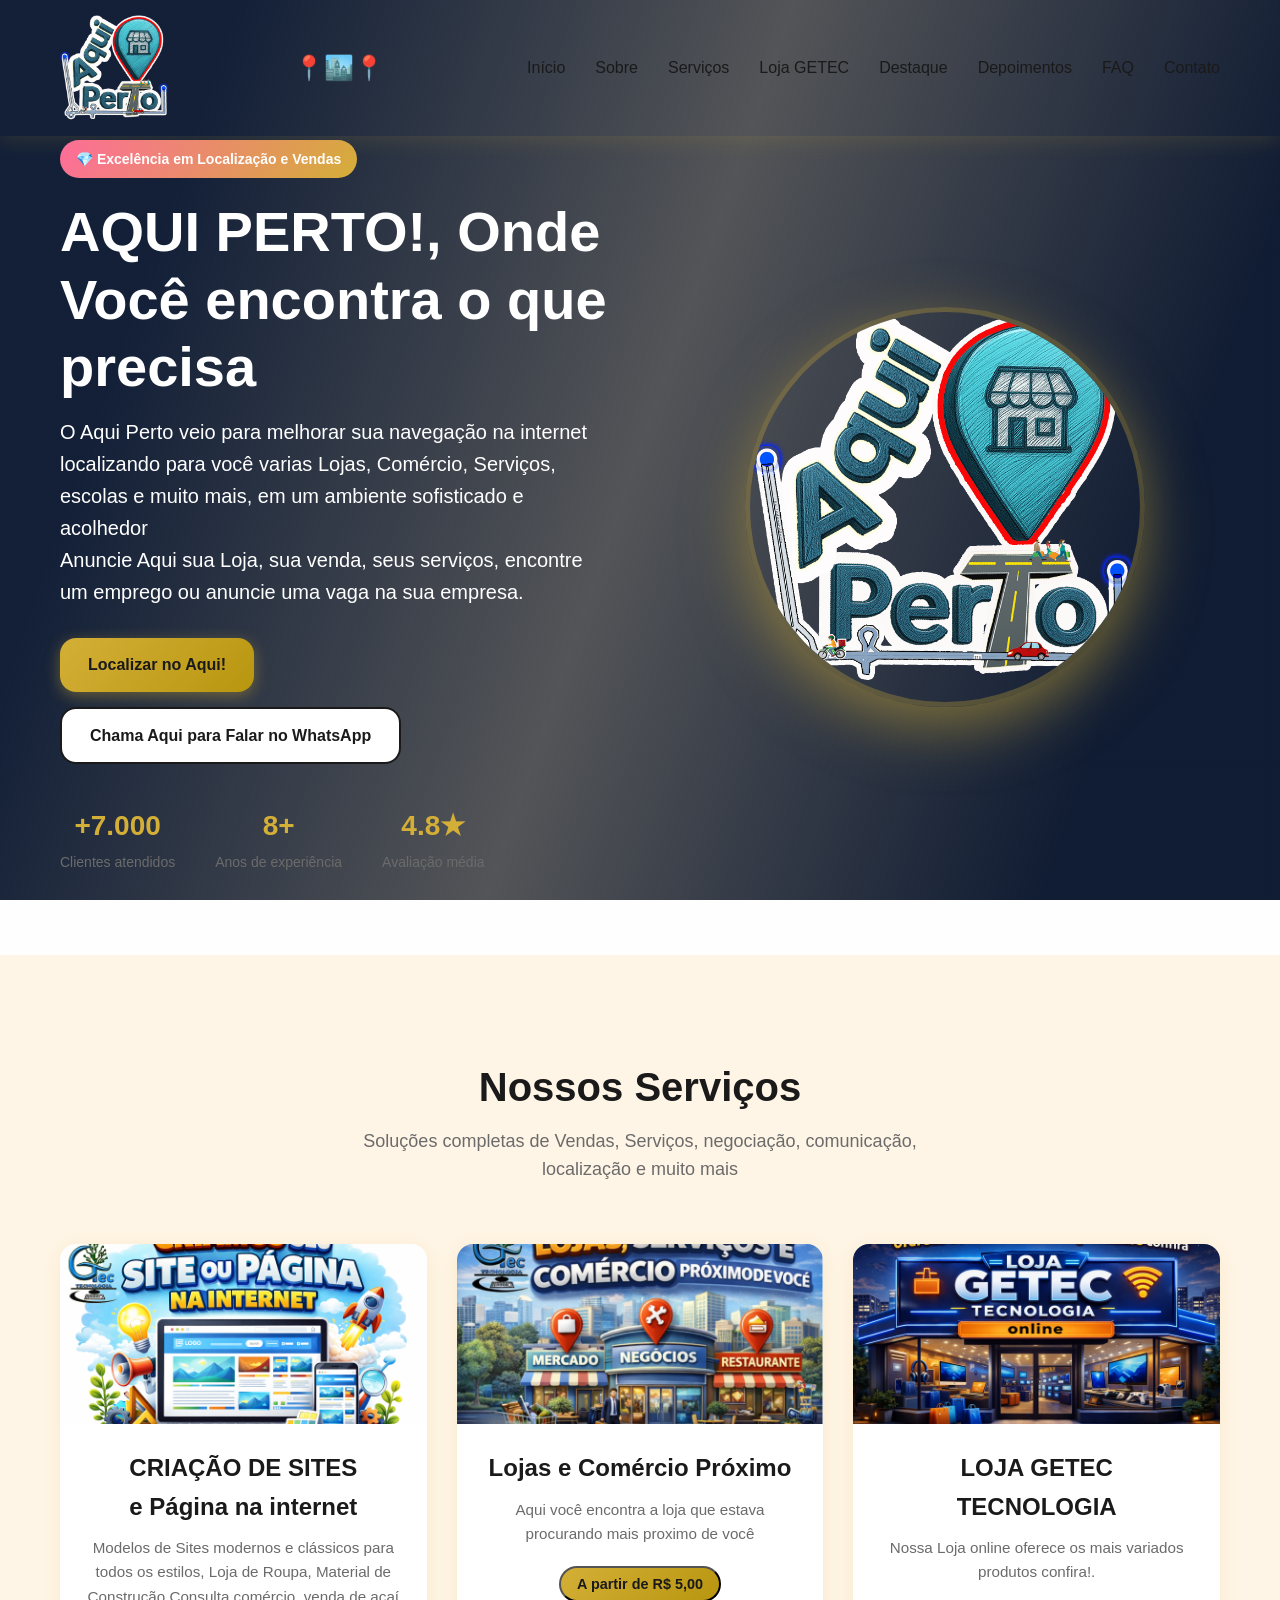
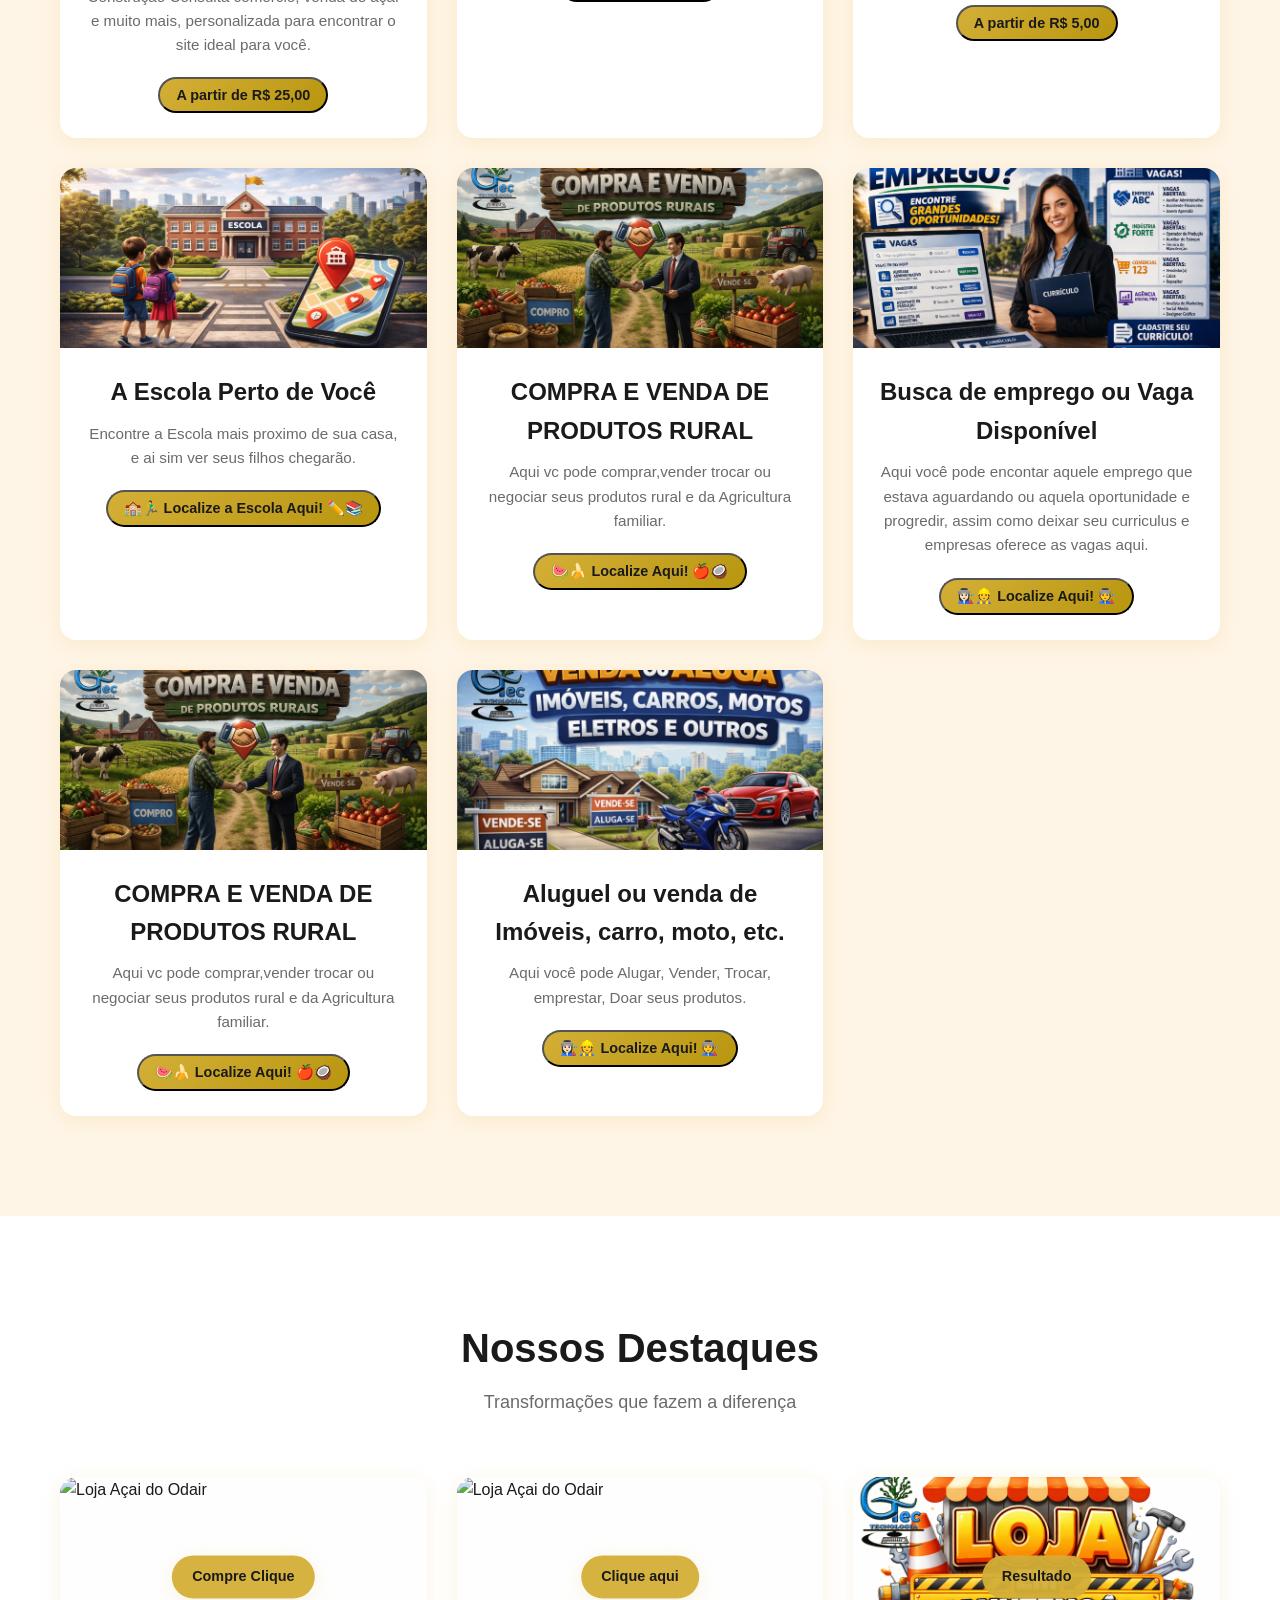
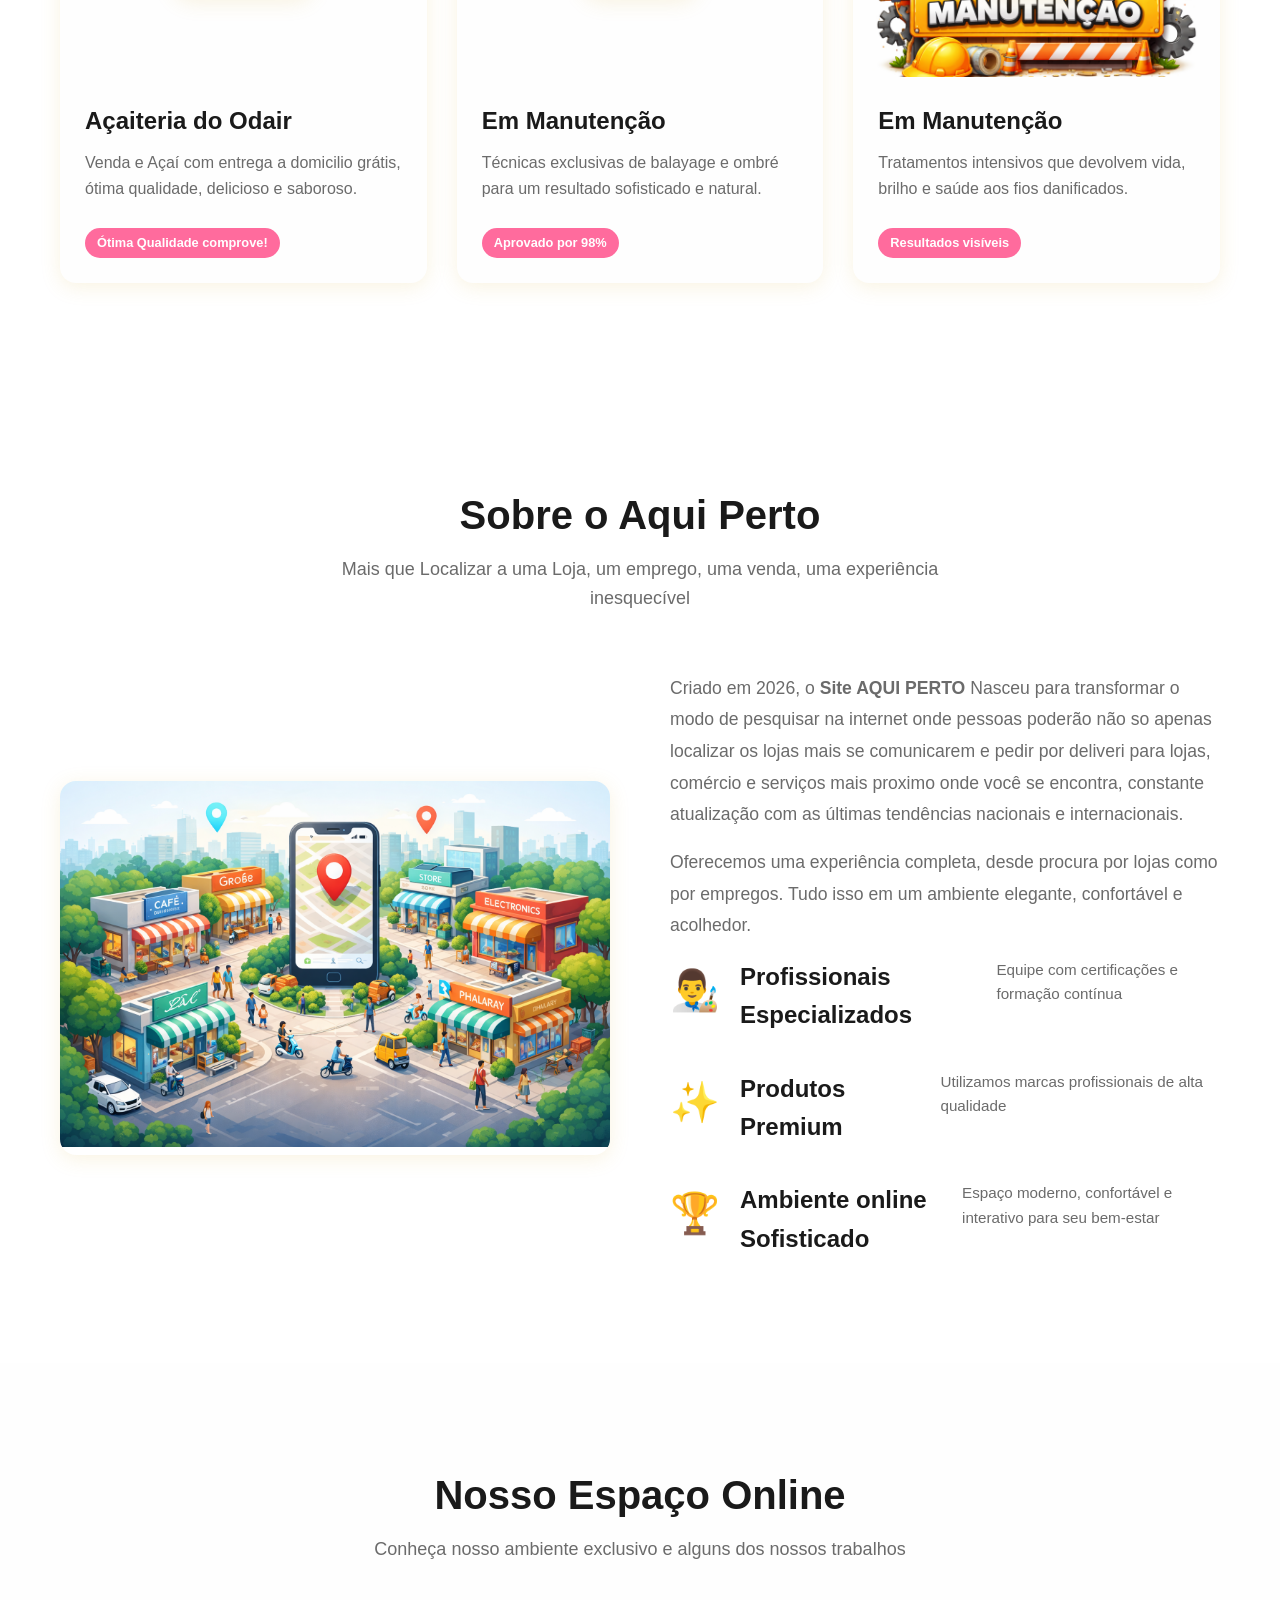
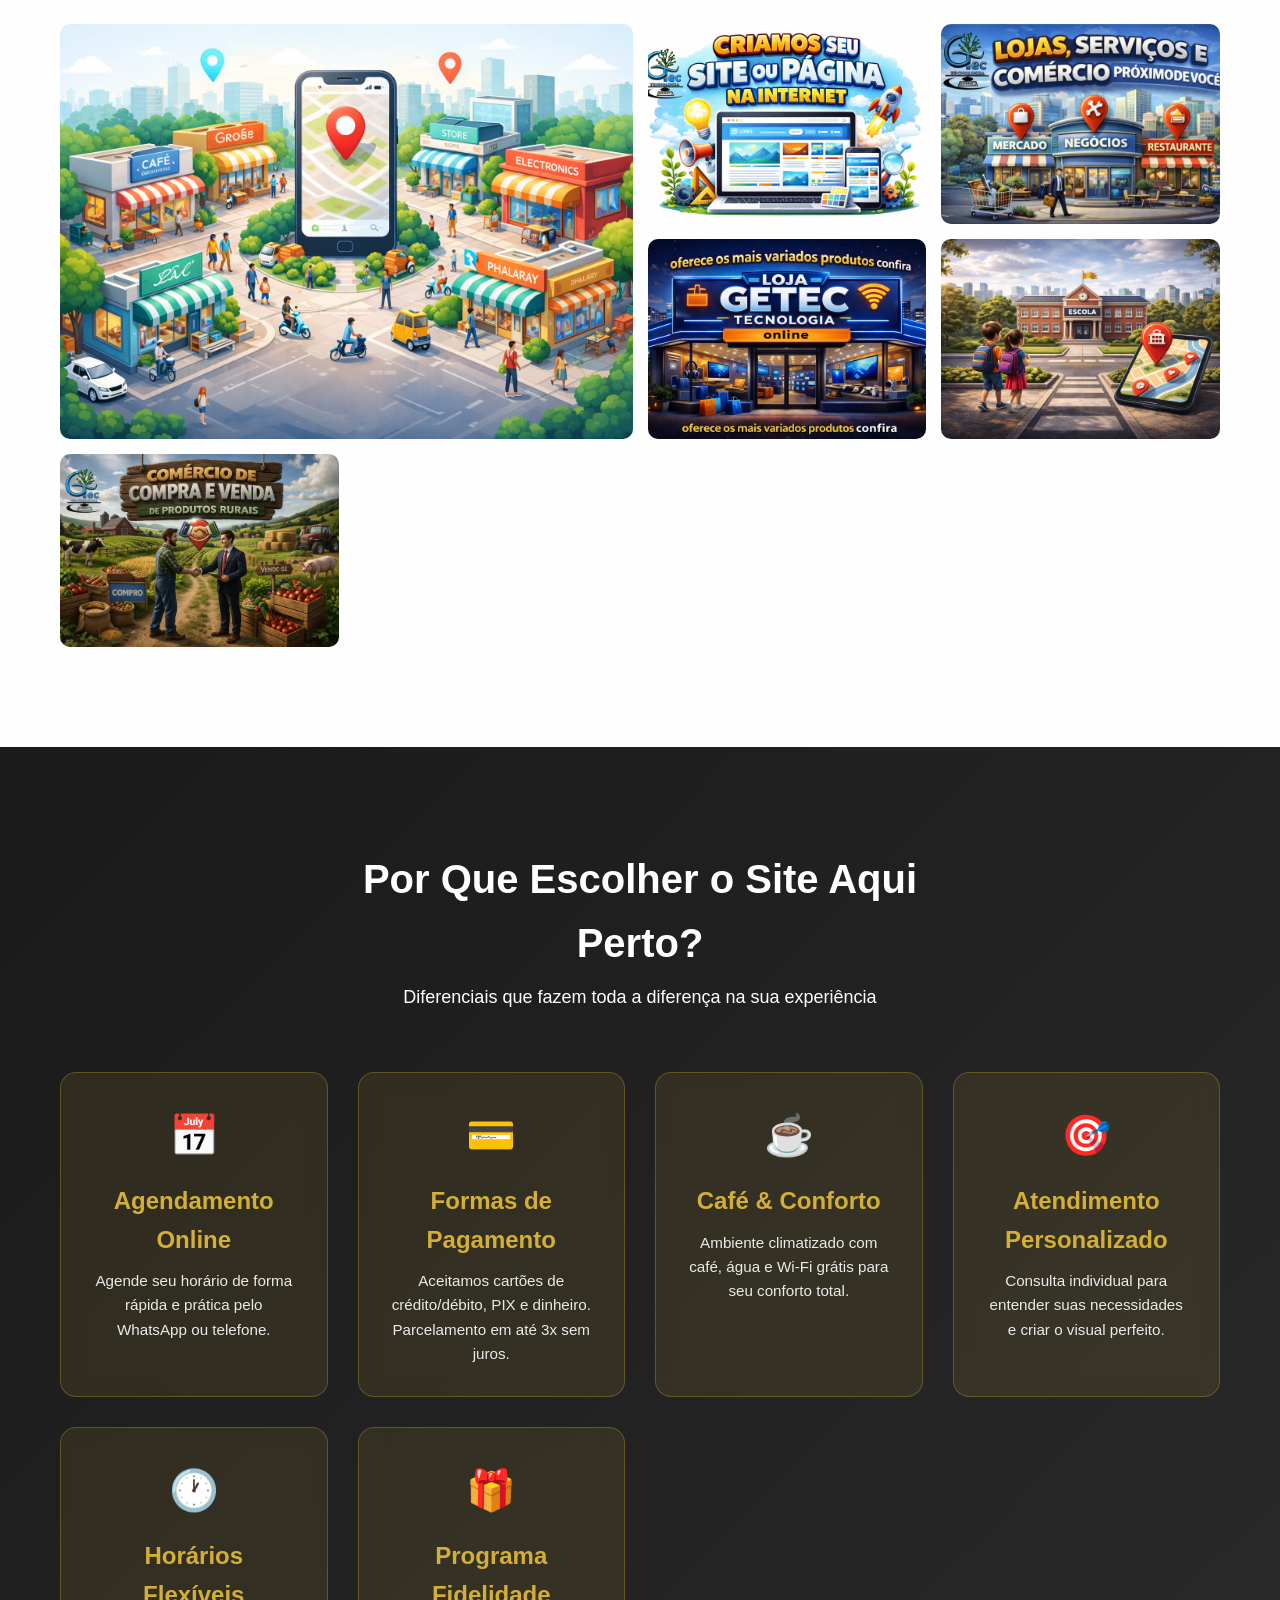
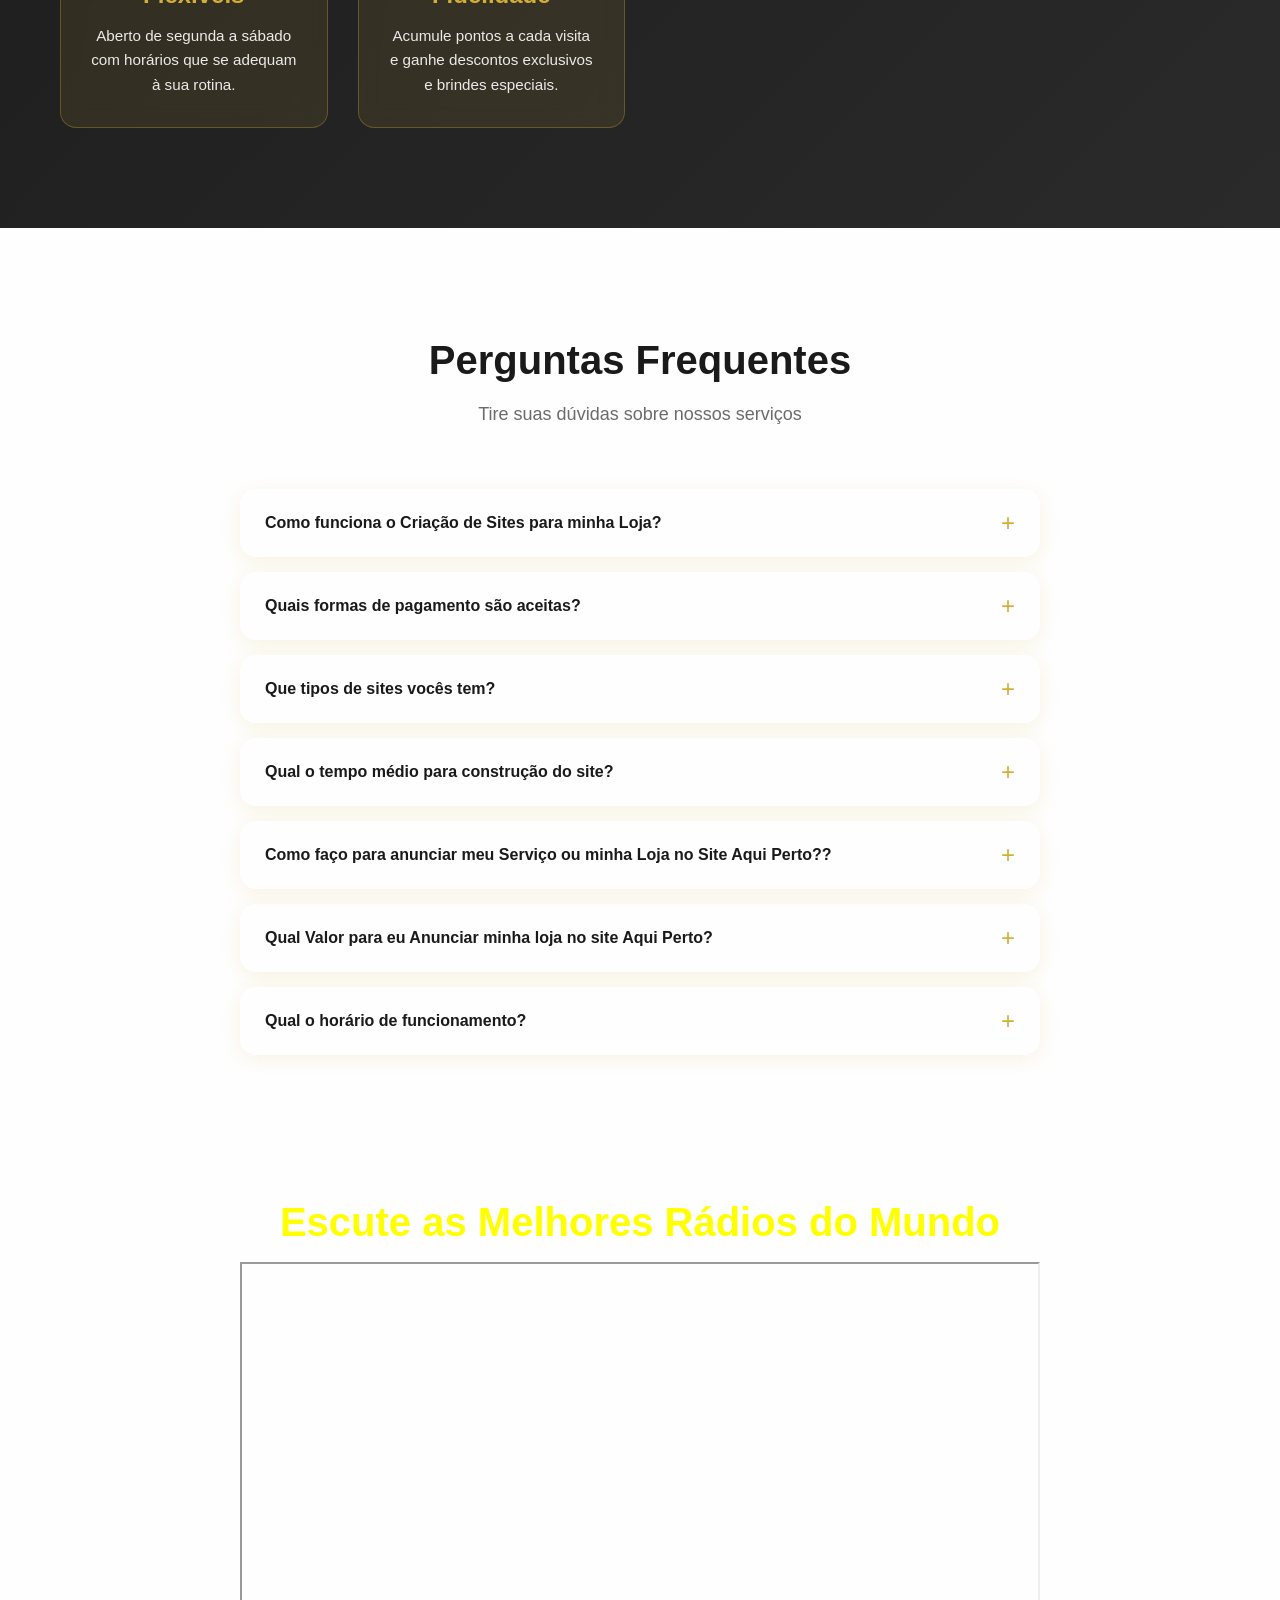
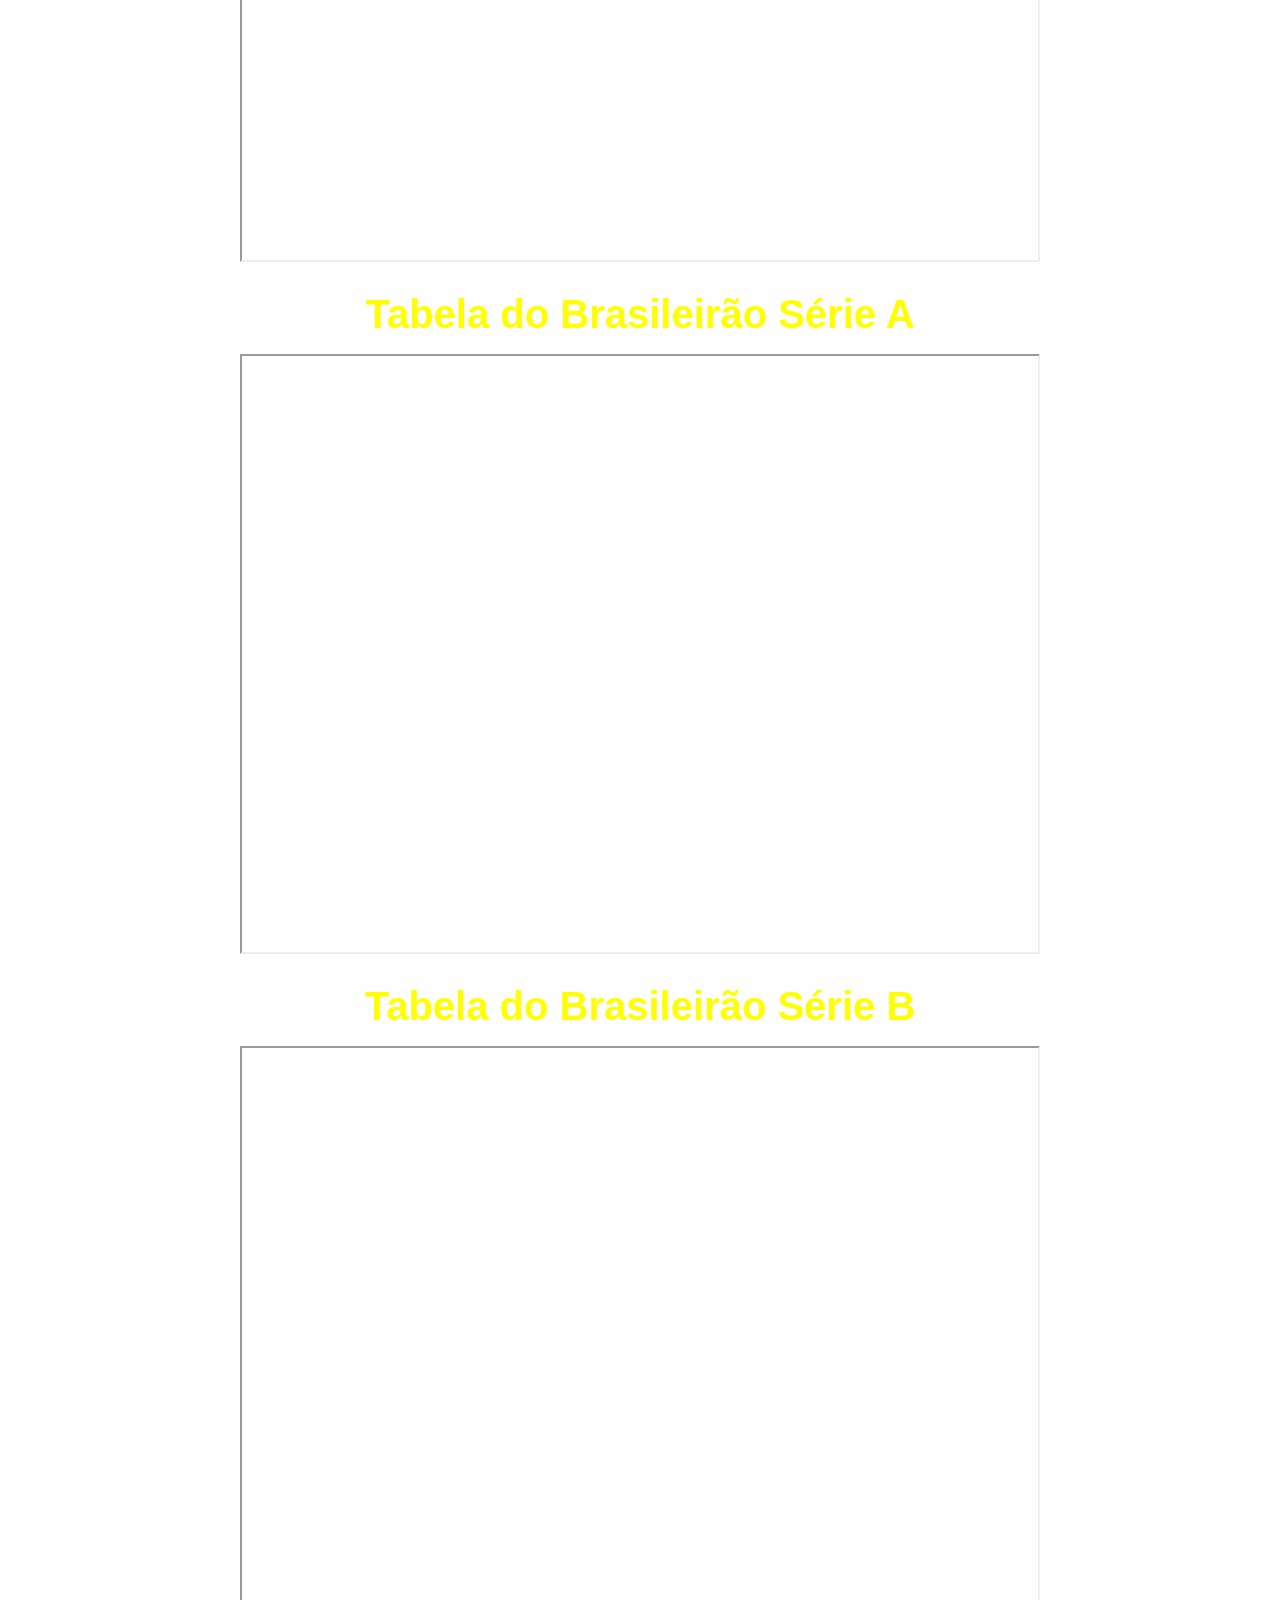
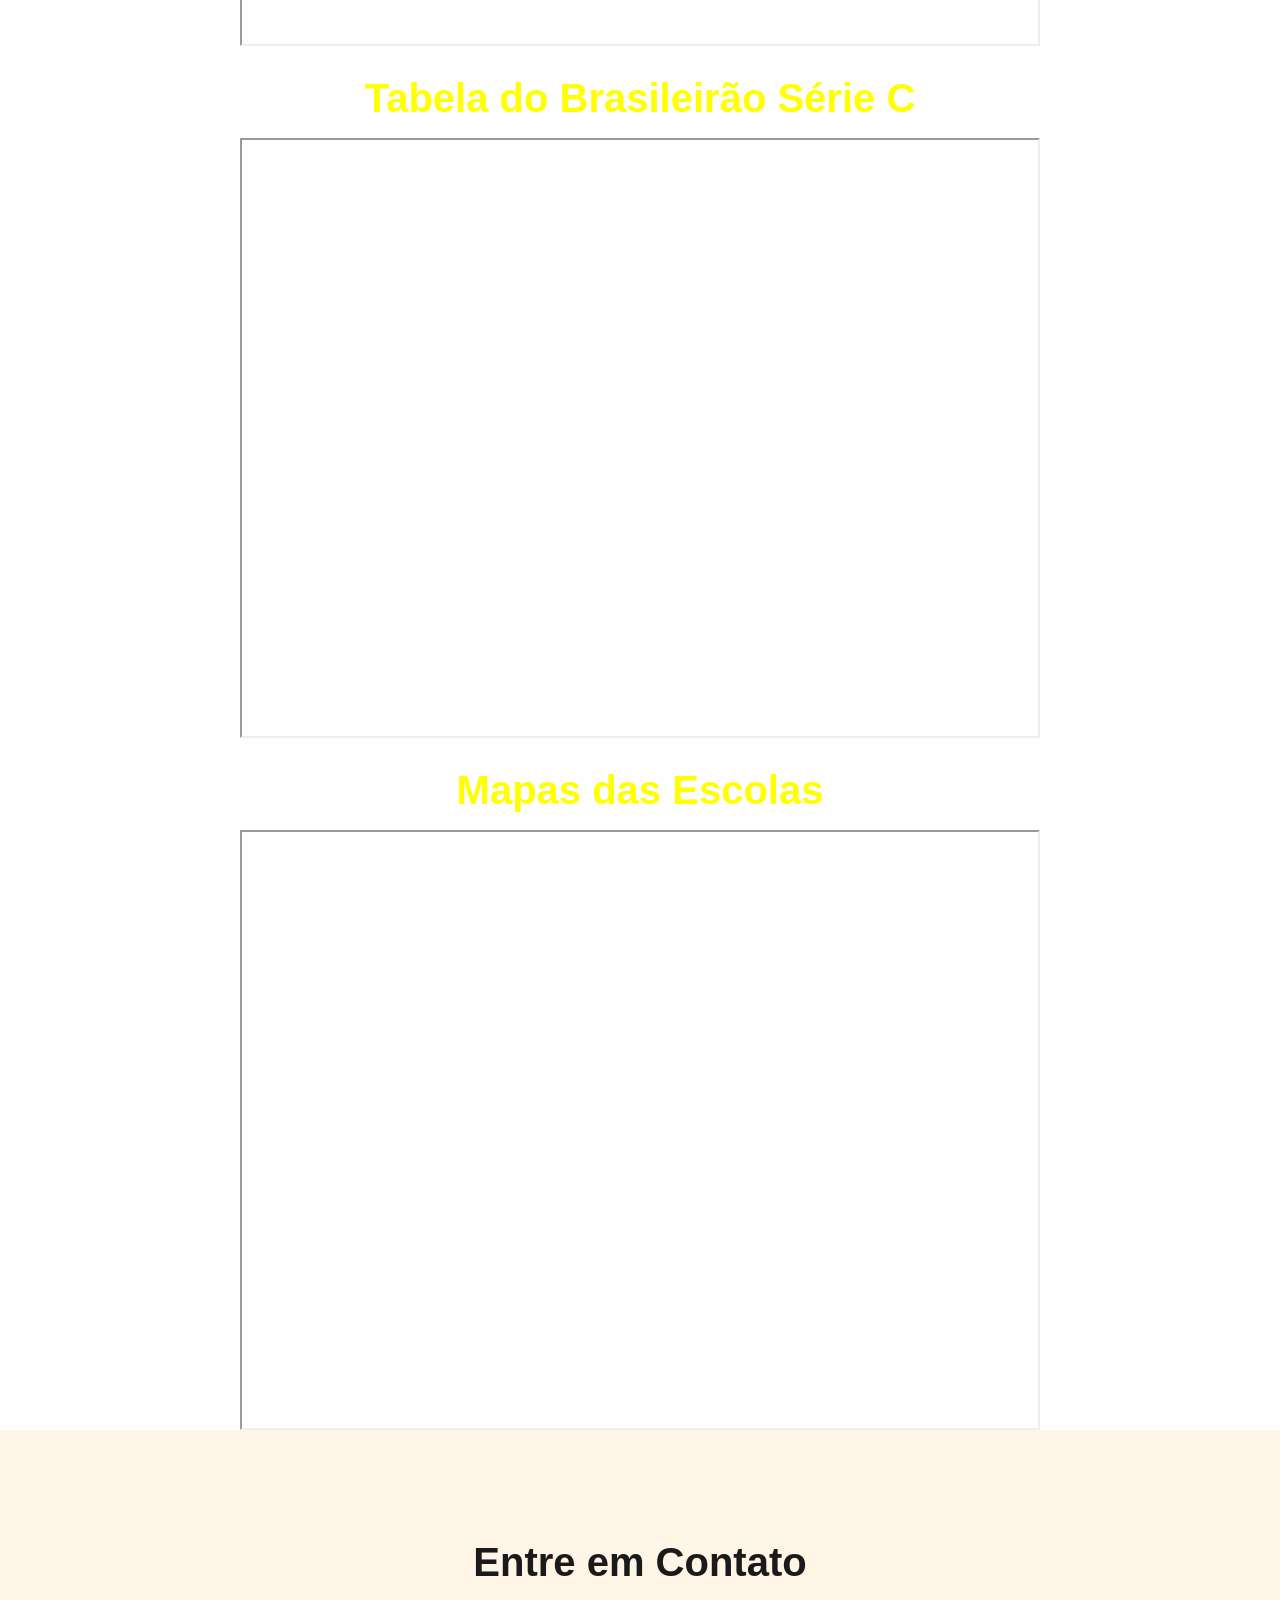
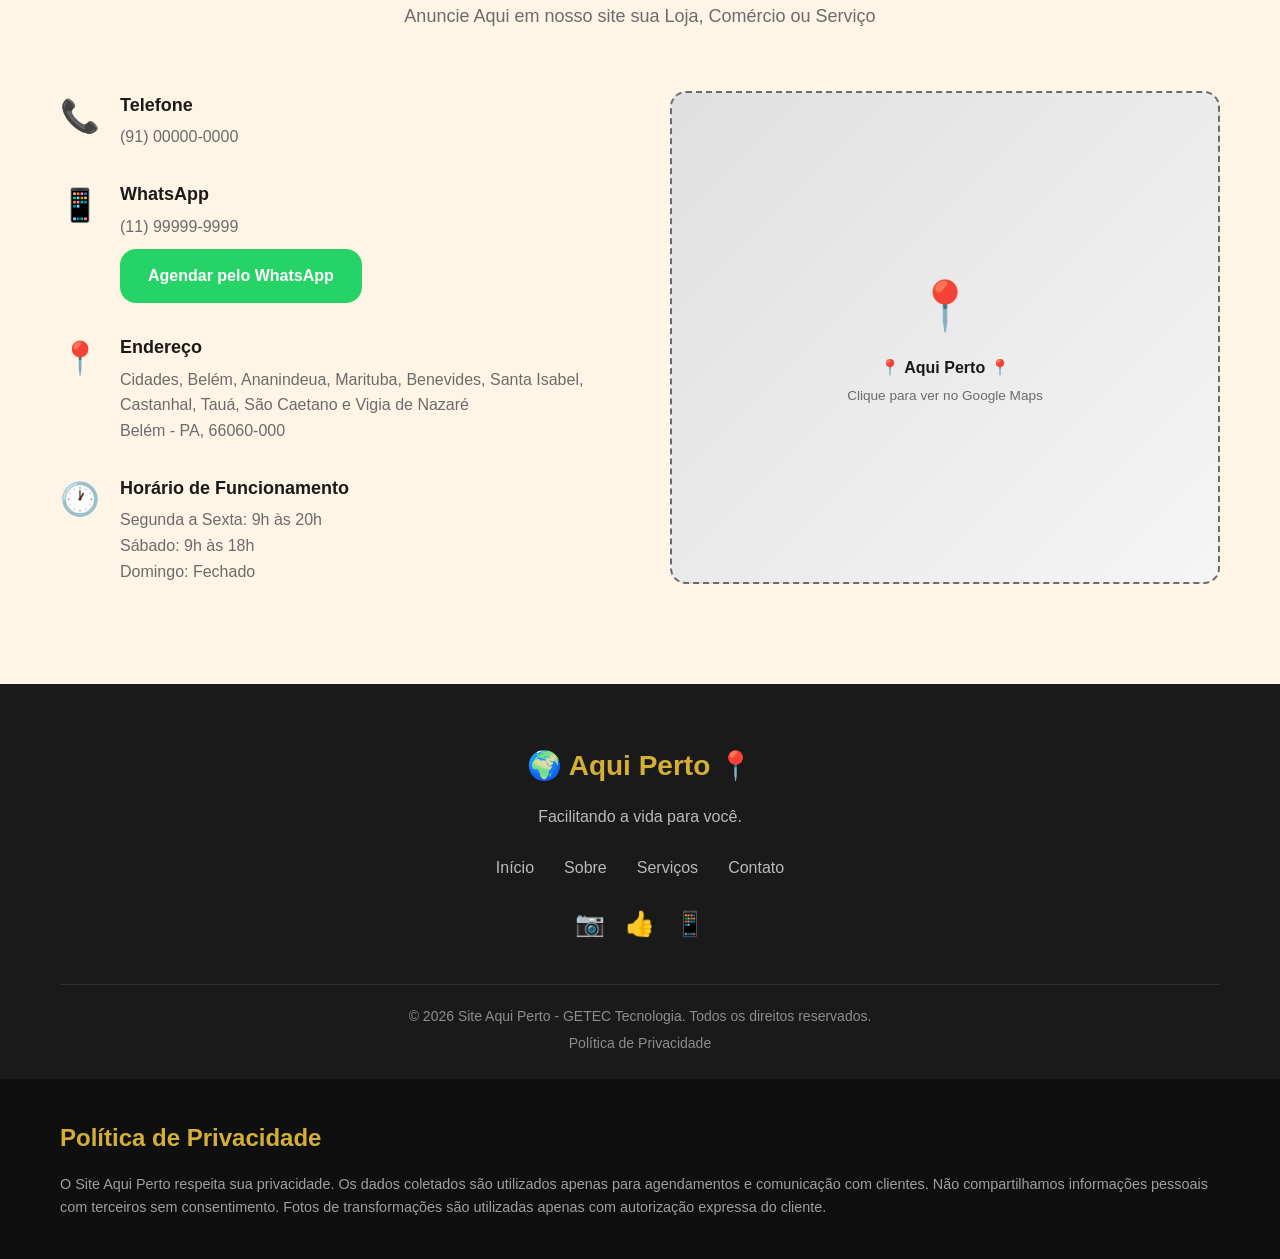
==== commit 2e57bbd6: "Update index.html" ====
--- a/index.html
+++ b/index.html
@@ -157,7 +157,7 @@
                     <div class="servico-content">
                         <h3>A Escola Perto de Você</h3>
                         <p>Encontre a Escola mais proximo de sua casa, e ai sim ver seus filhos chegarão.</p>
-                        <button <a href="./3-Localizar Escola.html" target="_blank">Loja GETEC </a> class="preco">​​🏫​🏃‍♂️​​ Localize a Escola Aqui! ​​​✏️​📚​</button>
+                        <button href="./3-Localizar-Escola.html" target="_blank" class="preco">​​🏫​🏃‍♂️​​ Localize a Escola Aqui! ​​​✏️​📚​</button>
                     </div>
                 </div>
                 <div class="servico-card">
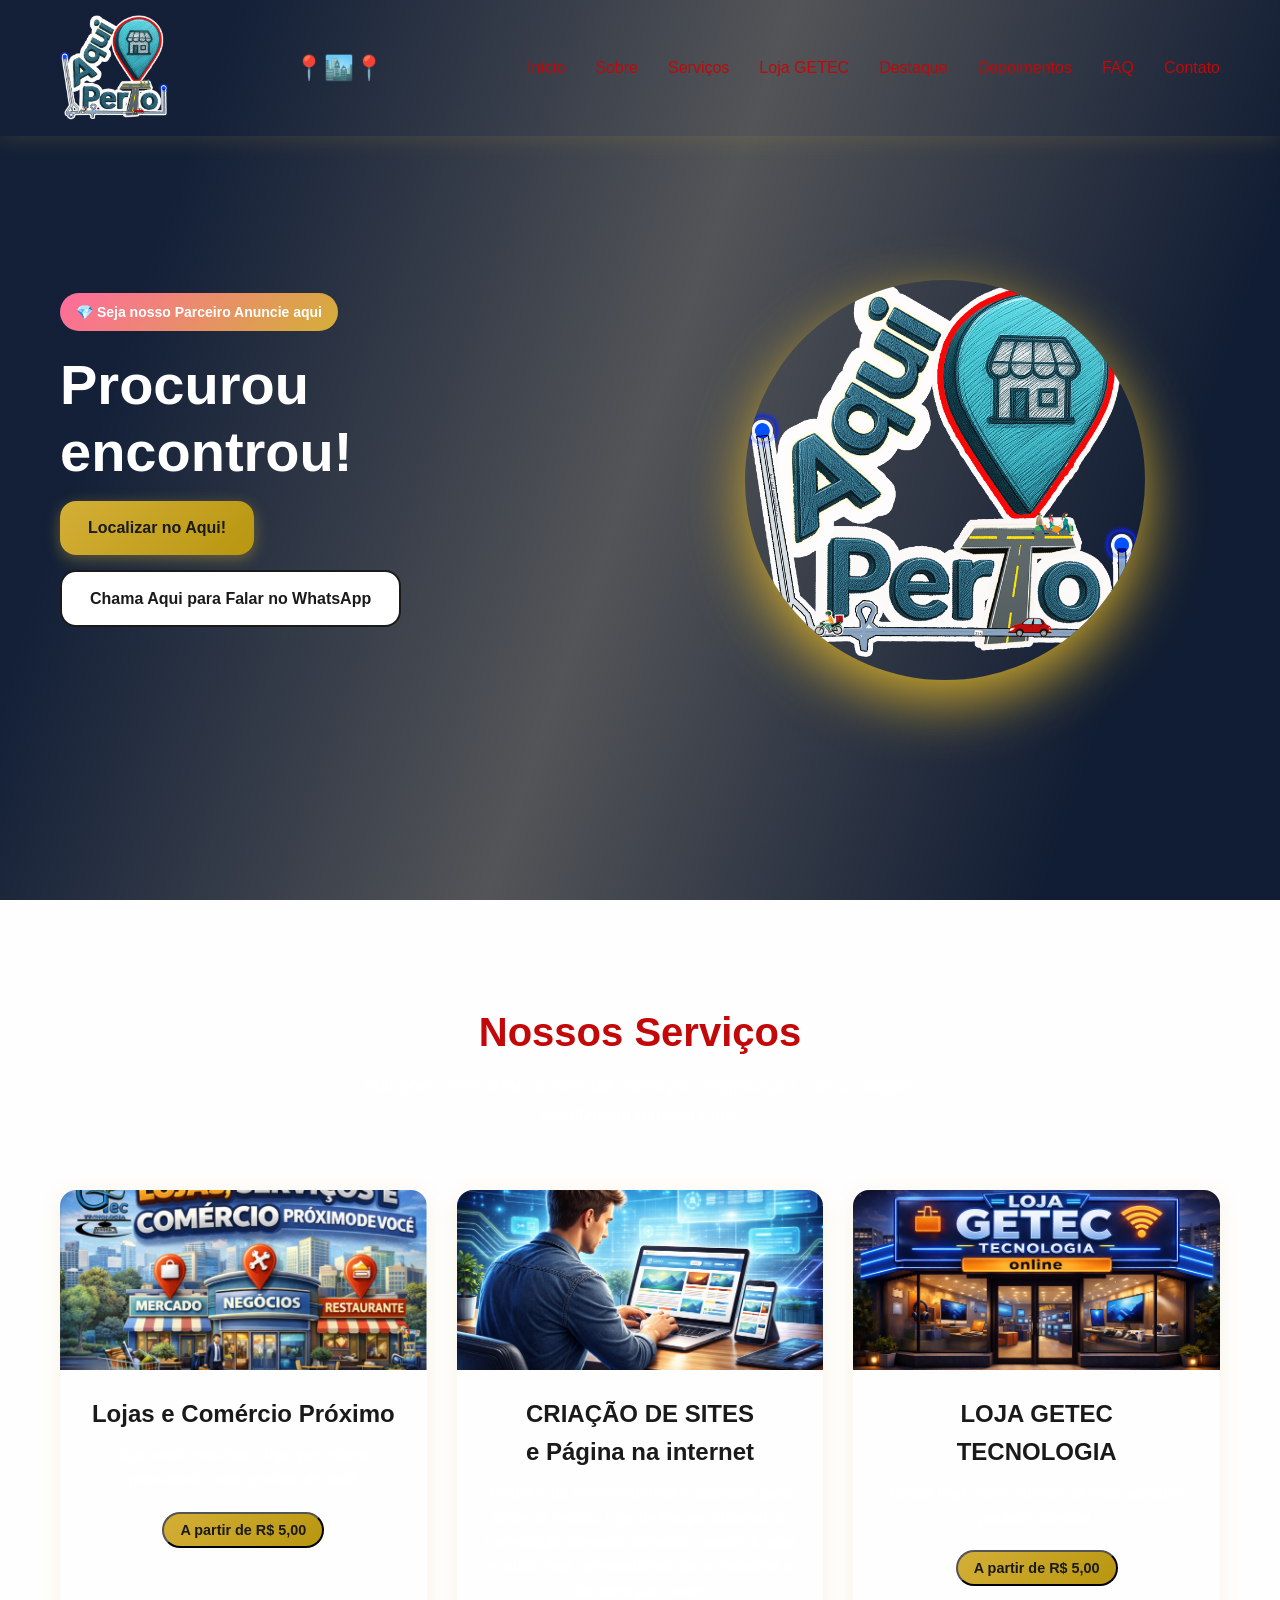
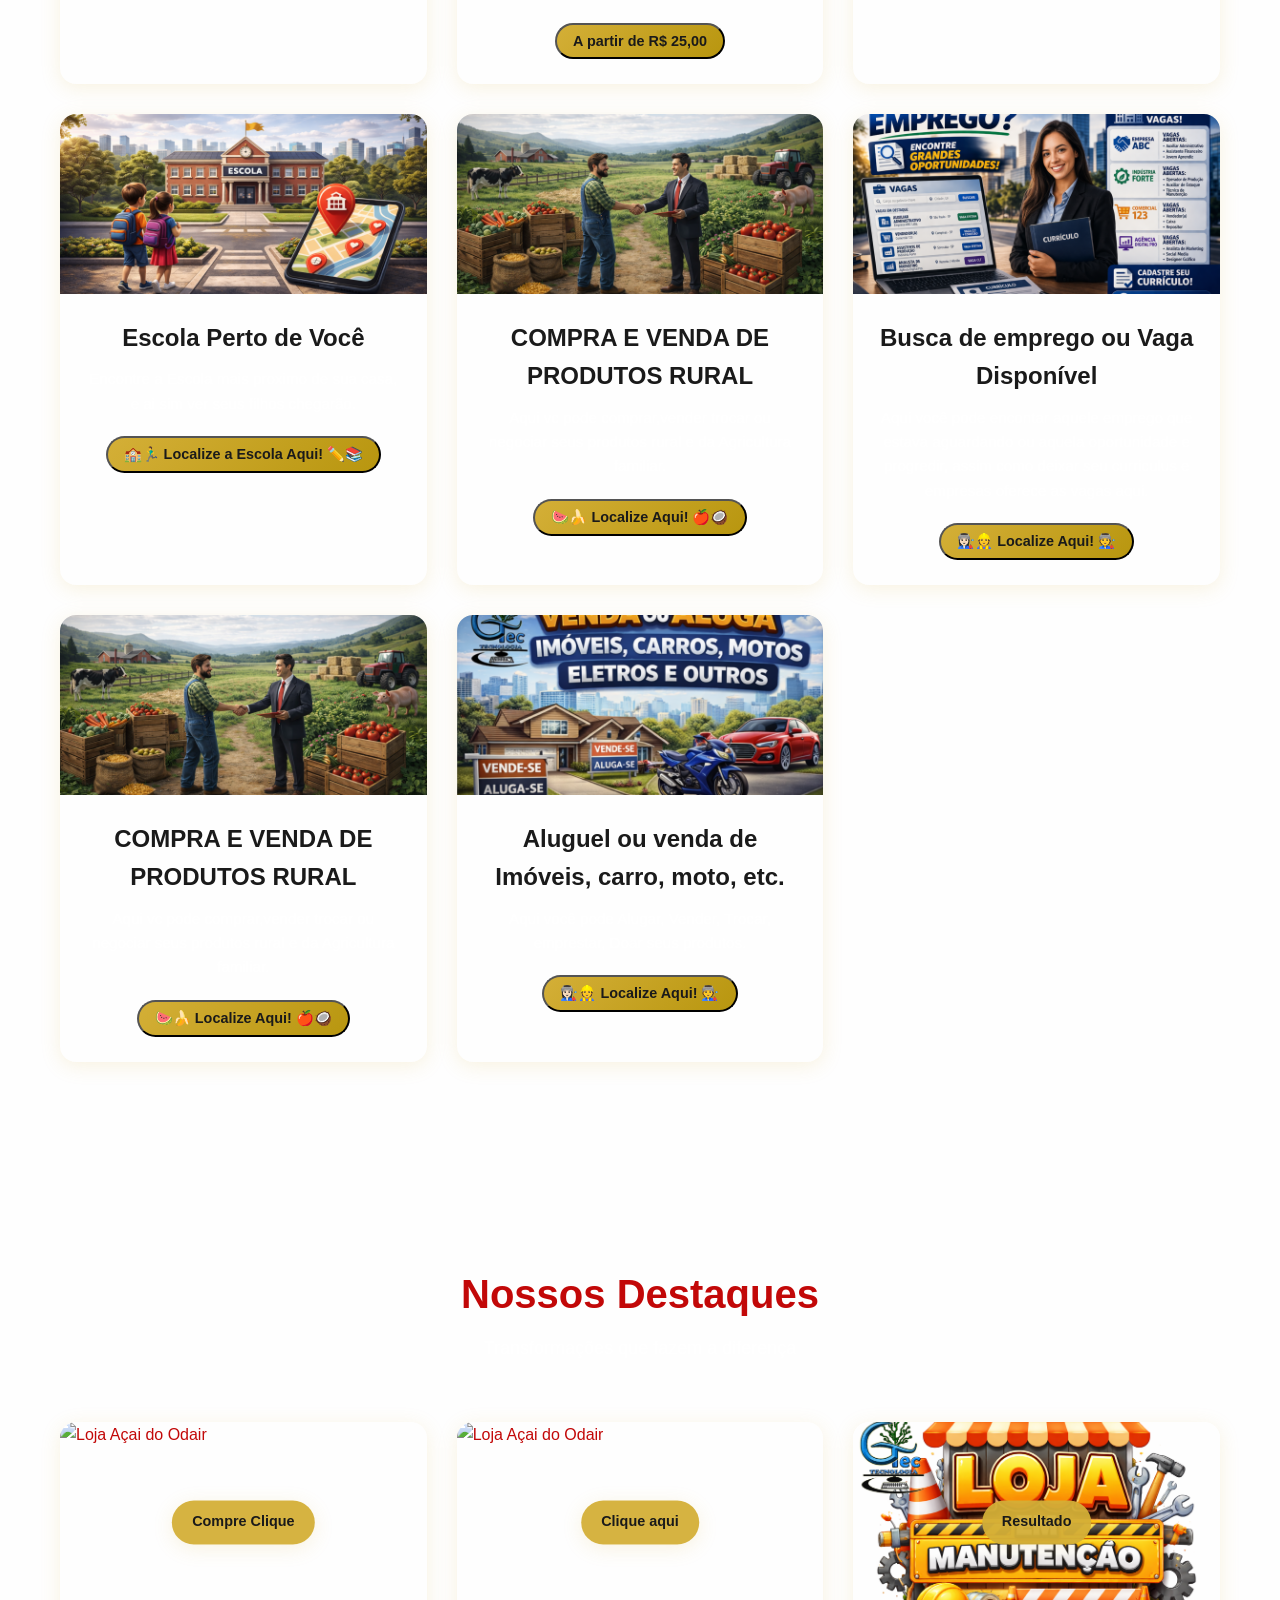
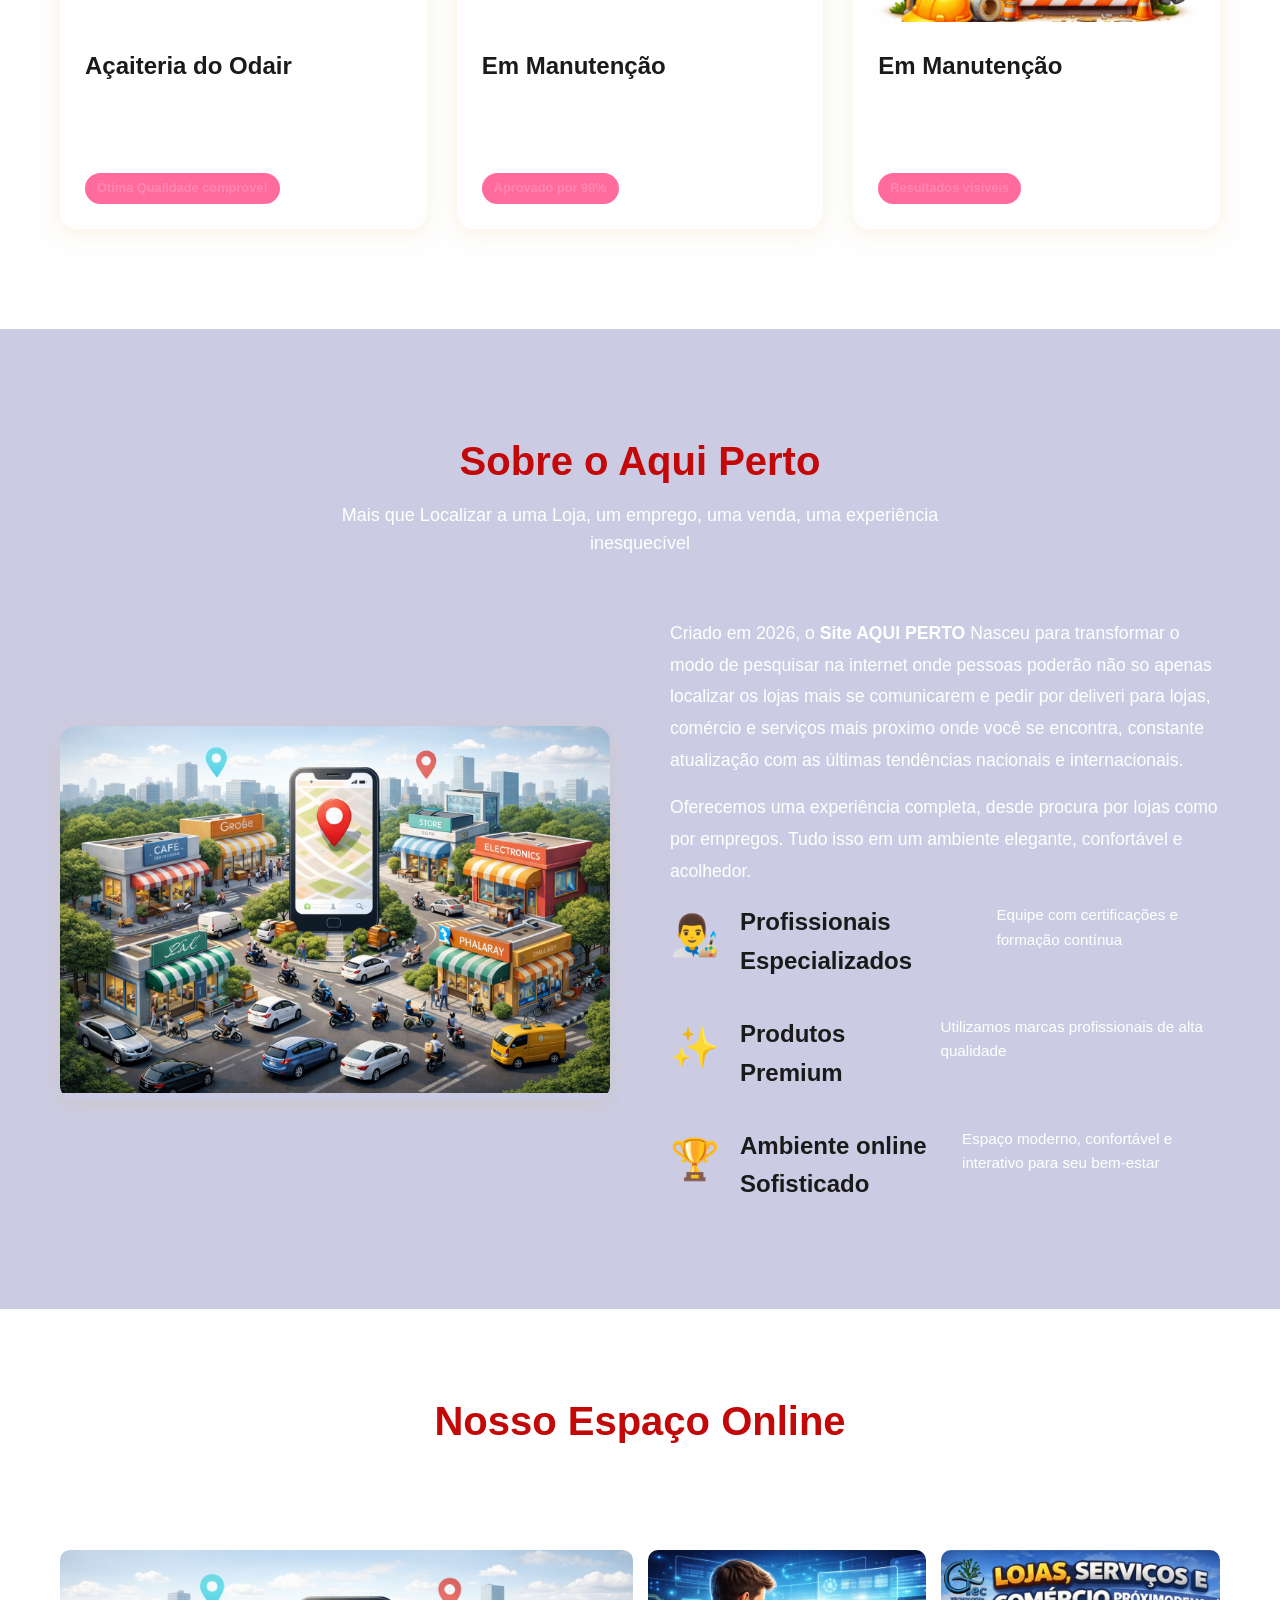
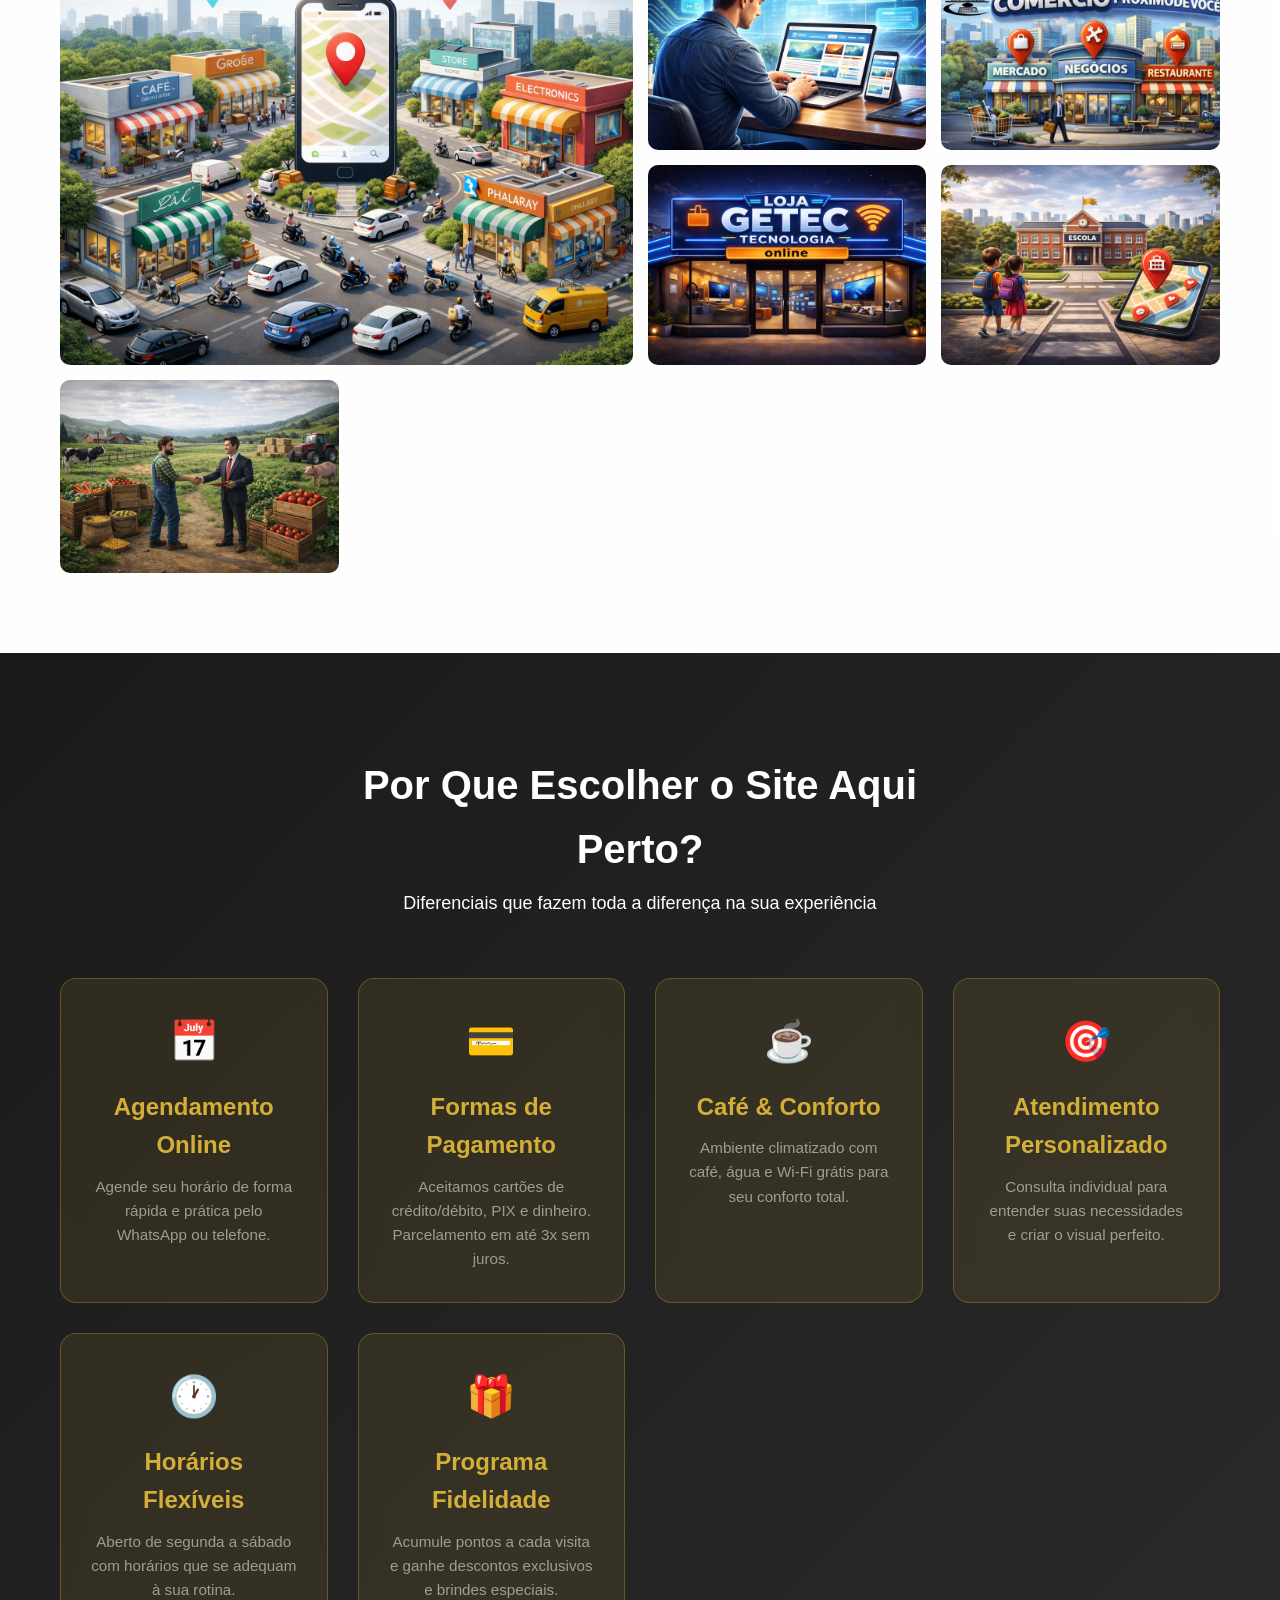
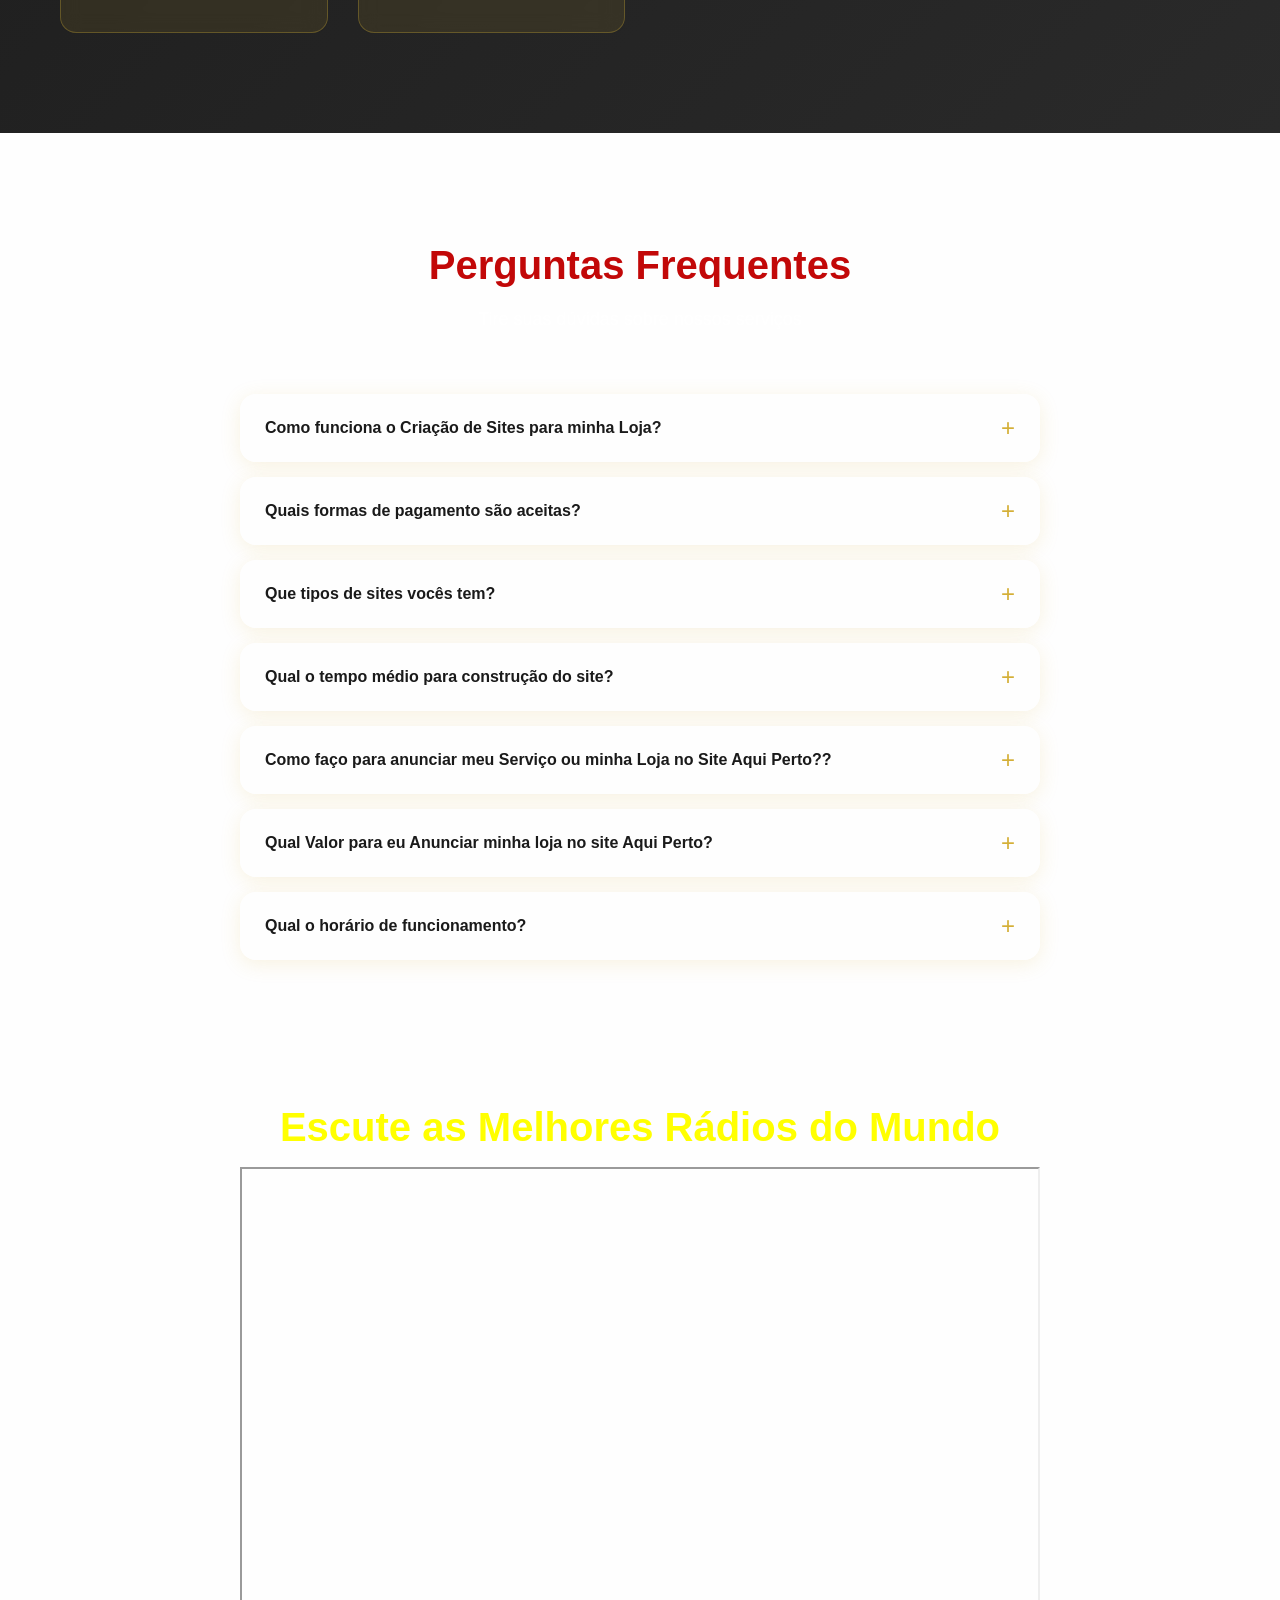
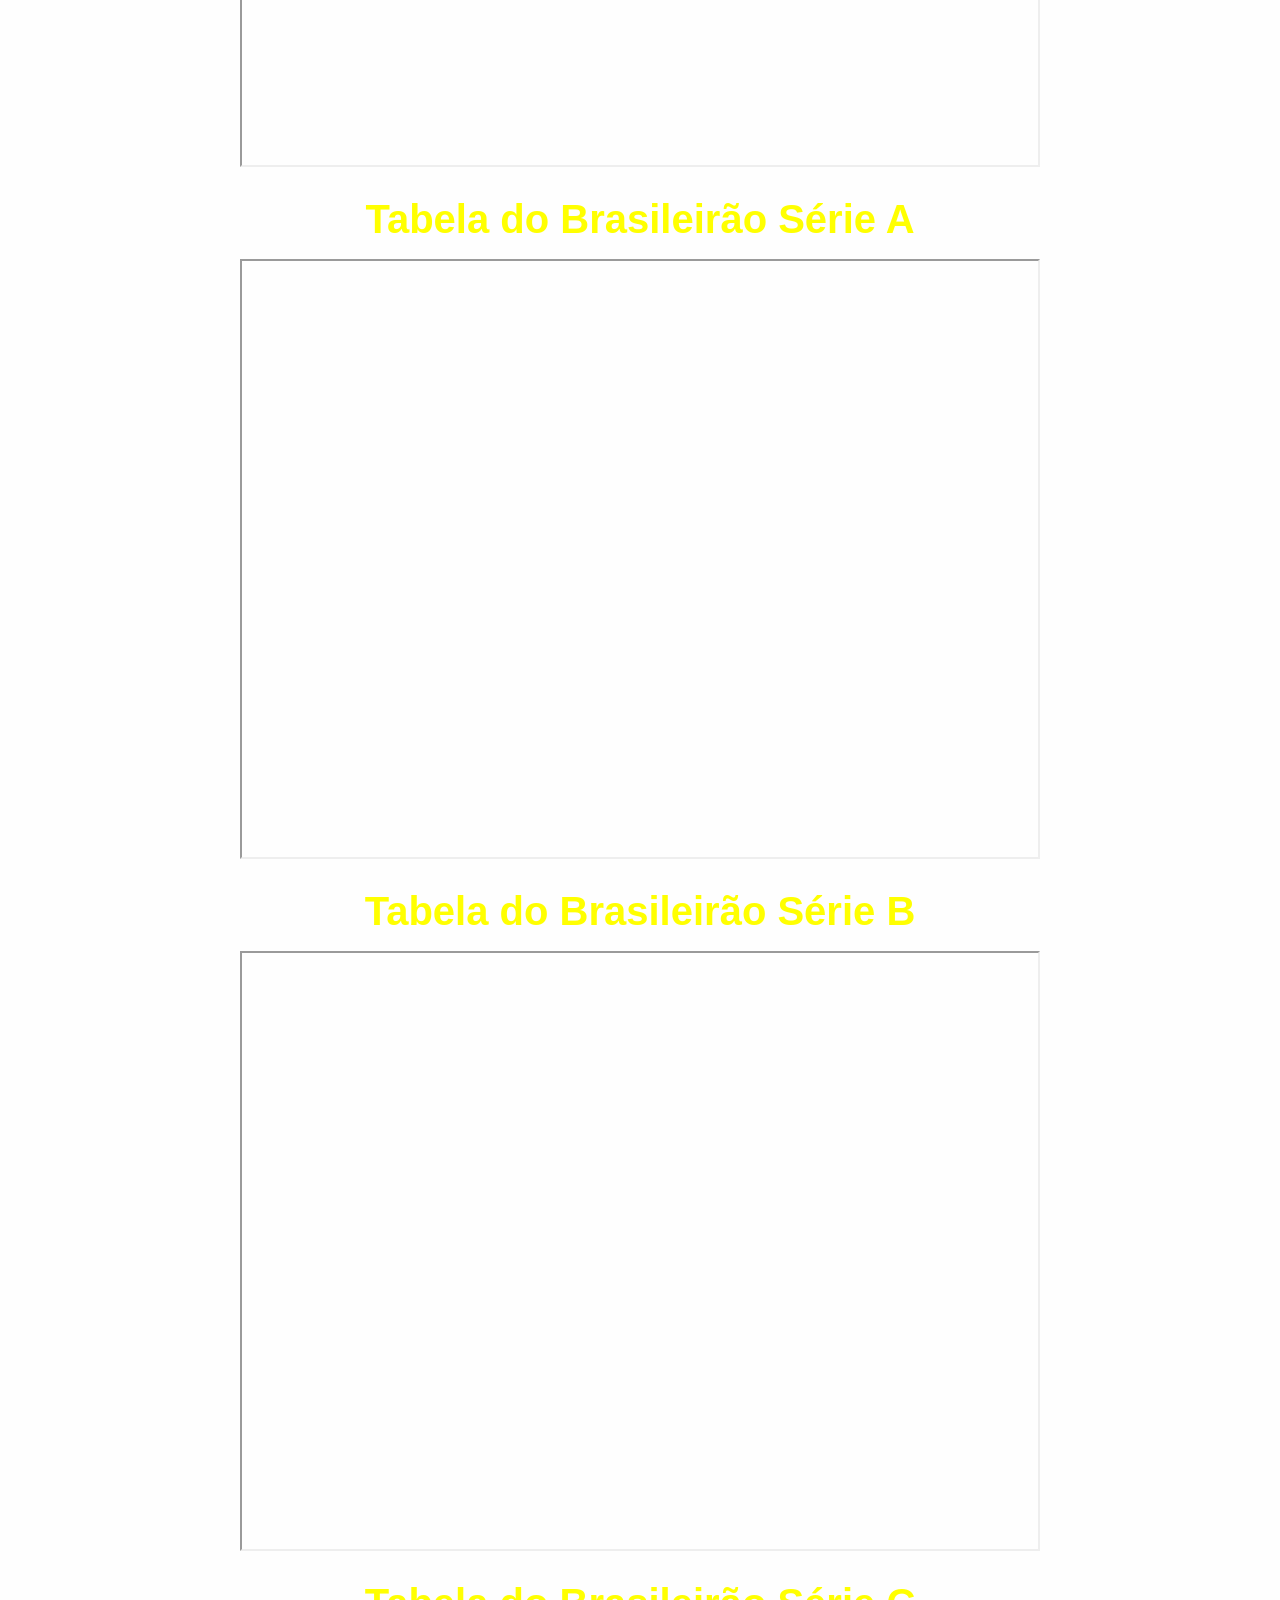
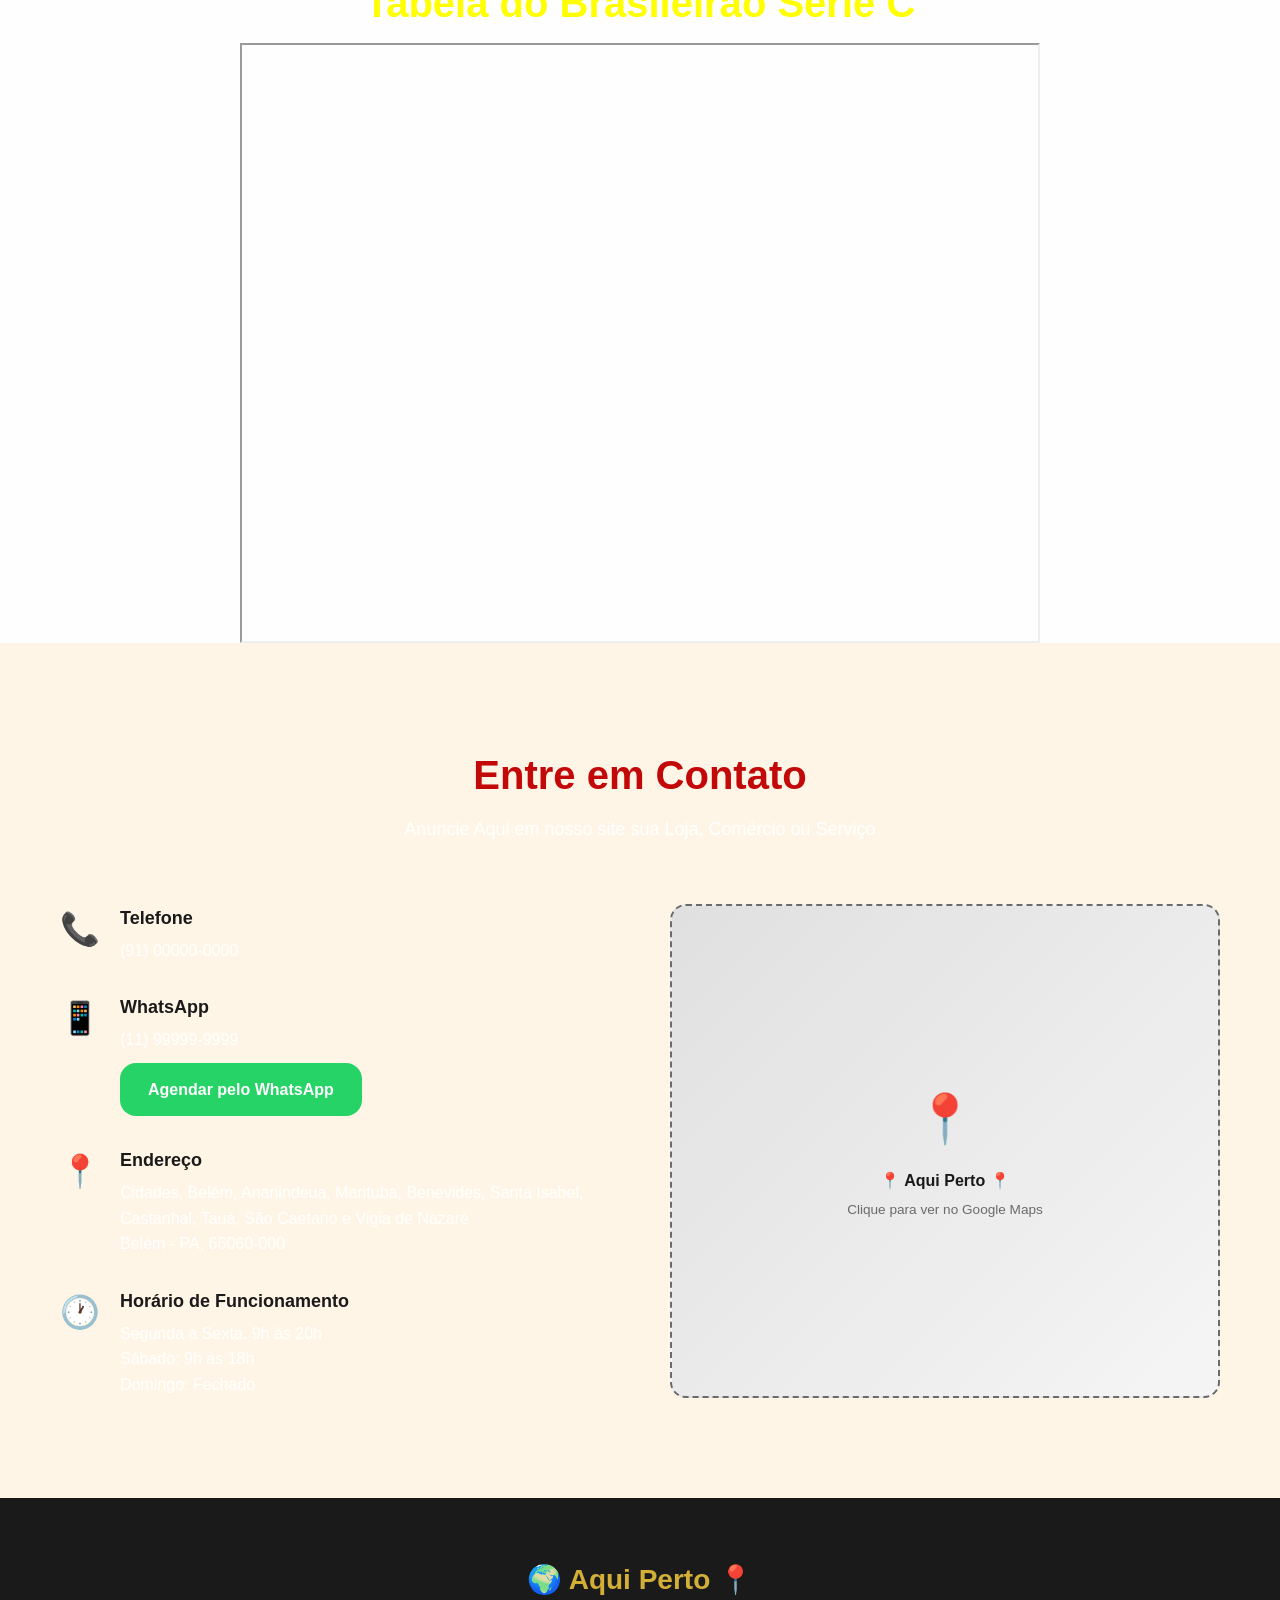
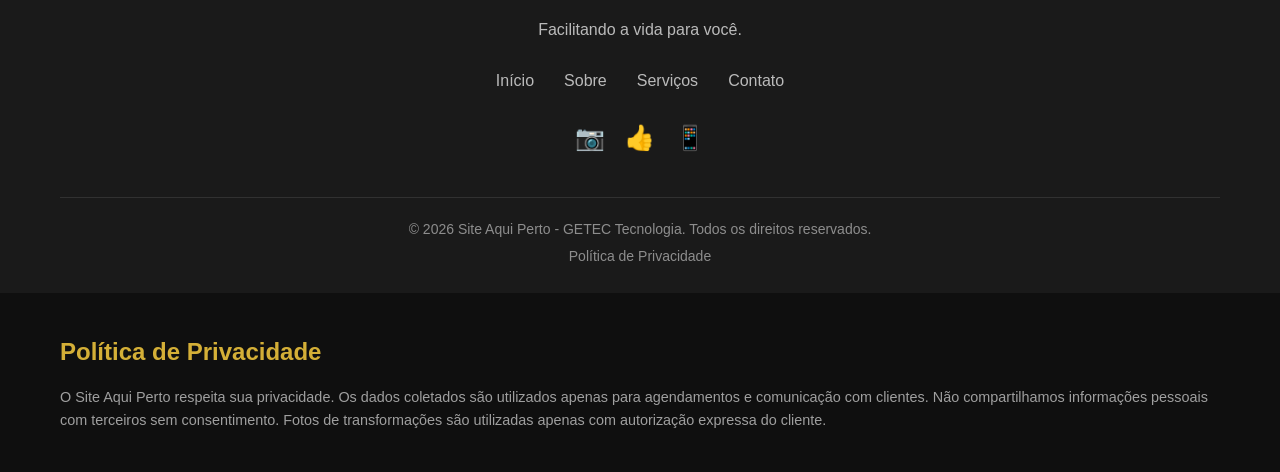
==== commit c09386df: "Add files via upload" ====
--- a/index.html
+++ b/index.html
@@ -63,22 +63,23 @@
         </div>
         <div class="container">
             <div class="hero-content">
-                <div class="hero-badge">💎 Excelência em Localização e Vendas</div>
+                <div class="hero-badge">💎 Seja nosso Parceiro Anuncie aqui</div>
                 <!-- EDITÁVEL: Título principal -->
-                <h1>AQUI PERTO!, Onde Você encontra o que precisa</h1>
-                <!-- EDITÁVEL: Subtítulo -->
-                <p class="hero-subtitle">O Aqui Perto veio para melhorar sua navegação na internet localizando para você
-                    varias Lojas, Comércio, Serviços, escolas e muito mais, em um ambiente sofisticado e acolhedor<br>
-                    Anuncie Aqui sua Loja, sua venda, seus serviços, encontre um emprego ou anuncie uma vaga na sua
-                    empresa.</p>
+                <h1>Procurou encontrou!</h1>
+                
                 <div class="hero-buttons">
                     <a href="#contato" class="btn btn-primary">Localizar no Aqui!</a>
                     <!-- EDITÁVEL: Link do WhatsApp -->
                     <a href="https://wa.me/5591981203340" class="btn btn-secondary" target="_blank">Chama Aqui para
                         Falar no
                         WhatsApp</a>
-                </div>
-                <div class="hero-stats">
+                <!-- EDITÁVEL: Subtítulo -->
+                <!-- <p class="hero-subtitle">O Aqui Perto veio para melhorar sua navegação na internet localizando para você
+                    varias Lojas, Comércio, Serviços, escolas e muito mais, em um ambiente sofisticado e acolhedor<br>
+                    Anuncie Aqui sua Loja, sua venda, seus serviços, encontre um emprego ou anuncie uma vaga na sua
+                    empresa.</p> -->
+                </div>
+                <!-- <div class="hero-stats">
                     <div class="stat">
                         <span class="stat-number">+7.000</span>
                         <span class="stat-label">Clientes atendidos</span>
@@ -91,7 +92,7 @@
                         <span class="stat-number">4.8★</span>
                         <span class="stat-label">Avaliação média</span>
                     </div>
-                </div>
+                </div> -->
             </div>
             <div class="hero-visual">
                 <!-- Imagem circular em destaque -->
@@ -114,6 +115,18 @@
             <div class="servicos-grid">
 
                 <!-- EDITÁVEL: Cards de serviços/produtos -->
+                
+                <div class="servico-card">
+                    <div class="servico-image">
+                        <img src="./assets/lojas proximo.png" alt="Comercio proximo">
+                    </div>
+                    <div class="servico-content">
+                        <h3>Lojas e Comércio Próximo</h3>
+                        <p>Aqui você encontra a loja que estava procurando mais proximo de você</p>
+                        <button class="preco">A partir de R$ 5,00</button>
+                    </div>
+                </div>
+
                 <div class="servico-card">
                     <div class="servico-image">
                         <img src="./assets/Propaganda Criar Site.png" alt="Criação de sites">
@@ -129,17 +142,6 @@
 
                 <div class="servico-card">
                     <div class="servico-image">
-                        <img src="./assets/lojas proximo.png" alt="Comercio proximo">
-                    </div>
-                    <div class="servico-content">
-                        <h3>Lojas e Comércio Próximo</h3>
-                        <p>Aqui você encontra a loja que estava procurando mais proximo de você</p>
-                        <button class="preco">A partir de R$ 5,00</button>
-                    </div>
-                </div>
-
-                <div class="servico-card">
-                    <div class="servico-image">
                         <img src="./assets/Loja Getec.png" alt="loja getec">
                     </div>
                     <div class="servico-content">
@@ -155,9 +157,10 @@
                     </div>
 
                     <div class="servico-content">
-                        <h3>A Escola Perto de Você</h3>
+                        <h3>Escola Perto de Você</h3>
                         <p>Encontre a Escola mais proximo de sua casa, e ai sim ver seus filhos chegarão.</p>
-                        <button href="./3-Localizar-Escola.html" target="_blank" class="preco">​​🏫​🏃‍♂️​​ Localize a Escola Aqui! ​​​✏️​📚​</button>
+                        <button href="3-Localizar-Escola.html" target="_blank" class="preco">​​🏫​🏃‍♂️​​ Localize a Escola Aqui! ​​​✏️​📚​</button>
+                    <link rel="stylesheet" href="3-Localizar-Escola.html">
                     </div>
                 </div>
                 <div class="servico-card">
@@ -556,11 +559,6 @@
             title="Classificação Série B"></iframe>
     </div>
 
-    <h2 class="h2-site-externo">Mapas das Escolas</h2>
-    <div style="display: flex; justify-content: center;">
-        <iframe src="https://www.google.com/maps/d/embed?mid=14S-q5byMUeh-9IfBVOQ9yKLLUFiMPfPU&hl=pt-BR&ehbc=2E312F" width="800" height="600"
-            target="external" title="maps escolas"></iframe>
-    </div>
 
     <!-- ========== CONTATO ========== -->
     <section class="contato" id="contato">
--- a/style.css
+++ b/style.css
@@ -67,7 +67,7 @@
 body {
     font-family: -apple-system, BlinkMacSystemFont, 'Segoe UI', Roboto, Oxygen, Ubuntu, Cantarell, sans-serif;
     background-color: var(--bg);
-    color: var(--text);
+    color: rgb(194, 8, 8);
     line-height: 1.6;
 }
 
@@ -126,7 +126,7 @@
 
 /* Parágrafos */
 p {
-    color: var(--text-light);
+    color: white;
     margin-bottom: 1rem;
 }
 
@@ -250,7 +250,7 @@
 /* Links do menu */
 .nav-menu a {
     font-weight: 500;
-    color: var(--text);
+    color: rgb(167, 23, 4)); /* Cor dos links */
     transition: var(--transition);
     position: relative;
 }
@@ -419,8 +419,8 @@
     border-radius: 60%;
     overflow: hidden;
     position: relative;
-    box-shadow: 0 20px 60px rgba(212, 175, 55, 0.5);
-    border: 5px solid rgba(212, 175, 55, 0.3);
+    box-shadow: 0 20px 60px rgba(236, 190, 37, 0.856);
+    border: 5px solid rgba(241, 191, 26, 0.74));
     animation: float 3s ease-in-out infinite;
 }
 
@@ -497,7 +497,7 @@
 
 /* ========== 8. SEÇÃO SOBRE ========== */
 .sobre {
-    background: var(--white);
+    background: rgba(2, 2, 119, 0.199)
 }
 
 /* Grid da seção sobre */
@@ -561,8 +561,8 @@
 /* ========== 9. GALERIA ========== */
 /* EDITÁVEL: Galeria de fotos */
 .galeria {
-    background: var(--bg);
-    padding: 100px 0;
+    background: rgba(255, 255, 255, 0.384);
+    padding: 80px 0;
 }
 
 .galeria-grid {
@@ -597,7 +597,7 @@
 
 /* ========== 10. SEÇÃO SERVIÇOS ========== */
 .servicos {
-    background: var(--bg-alt);
+    background: rgba(255, 255, 255, 0.192);
 }
 
 /* Grid de cards de serviços */
@@ -609,7 +609,7 @@
 
 /* Card de serviço individual */
 .servico-card {
-    background: var(--white);
+    background: rgba(255, 255, 255, 0.192);
     border-radius: var(--radius);
     box-shadow: var(--shadow);
     transition: var(--transition);
@@ -669,7 +669,7 @@
 
 /* ========== 11. SEÇÃO DESTAQUES ========== */
 .destaques {
-    background: var(--white);
+    background: rgba(255, 255, 255, 0.192);
 }
 
 /* Grid de destaques */
@@ -681,7 +681,7 @@
 
 /* Card de destaque */
 .destaque-card {
-    background: var(--bg);
+    background: rgba(255, 255, 255, 0.192);
     border-radius: var(--radius);
     overflow: hidden;
     box-shadow: var(--shadow);
@@ -740,7 +740,7 @@
 .destaque-badge {
     display: inline-block;
     background: var(--secondary);
-    color: var(--white);
+    color: rgba(255, 255, 255, 0.192);
     padding: 5px 12px;
     border-radius: 50px;
     font-size: 0.8rem;
@@ -795,7 +795,7 @@
 }
 
 .beneficio-card p {
-    color: rgba(255, 255, 255, 0.9);
+    color: rgba(255, 255, 255, 0.527);
     margin: 0;
     font-size: 0.95rem;
 }
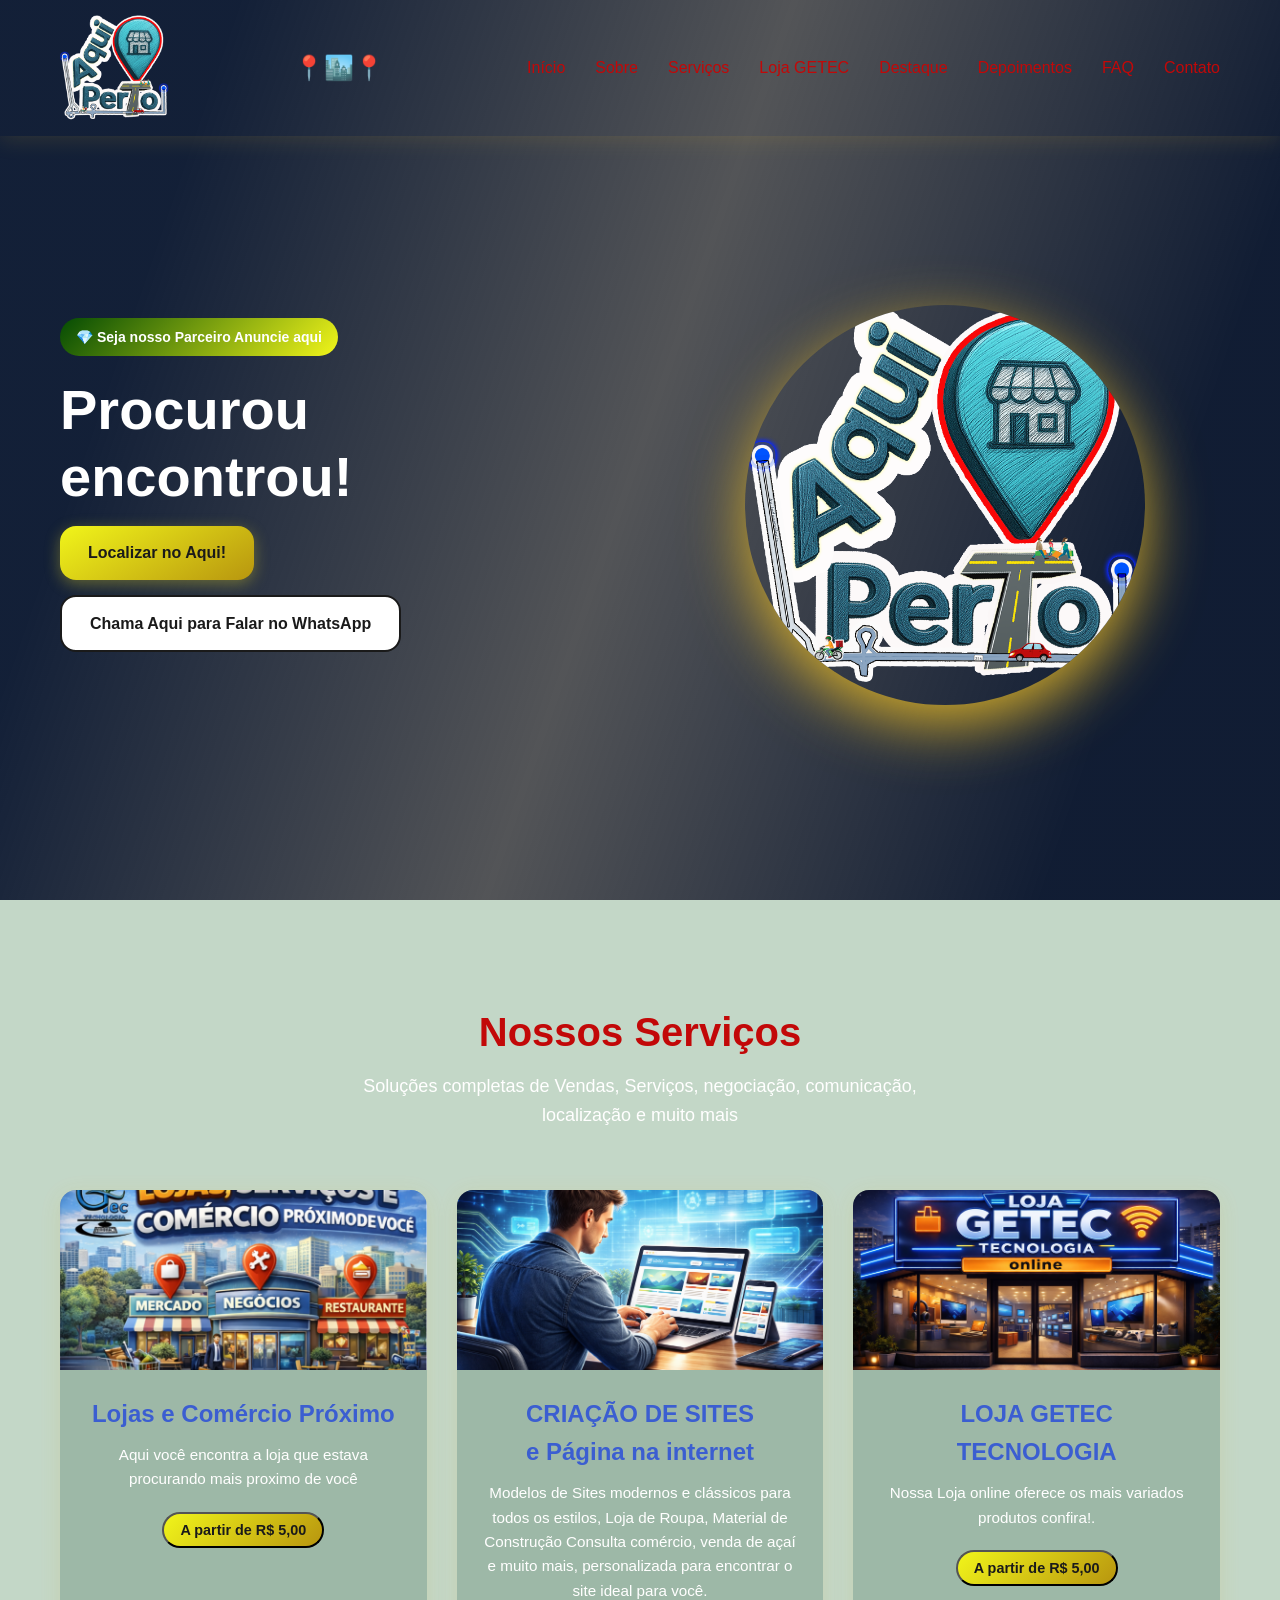
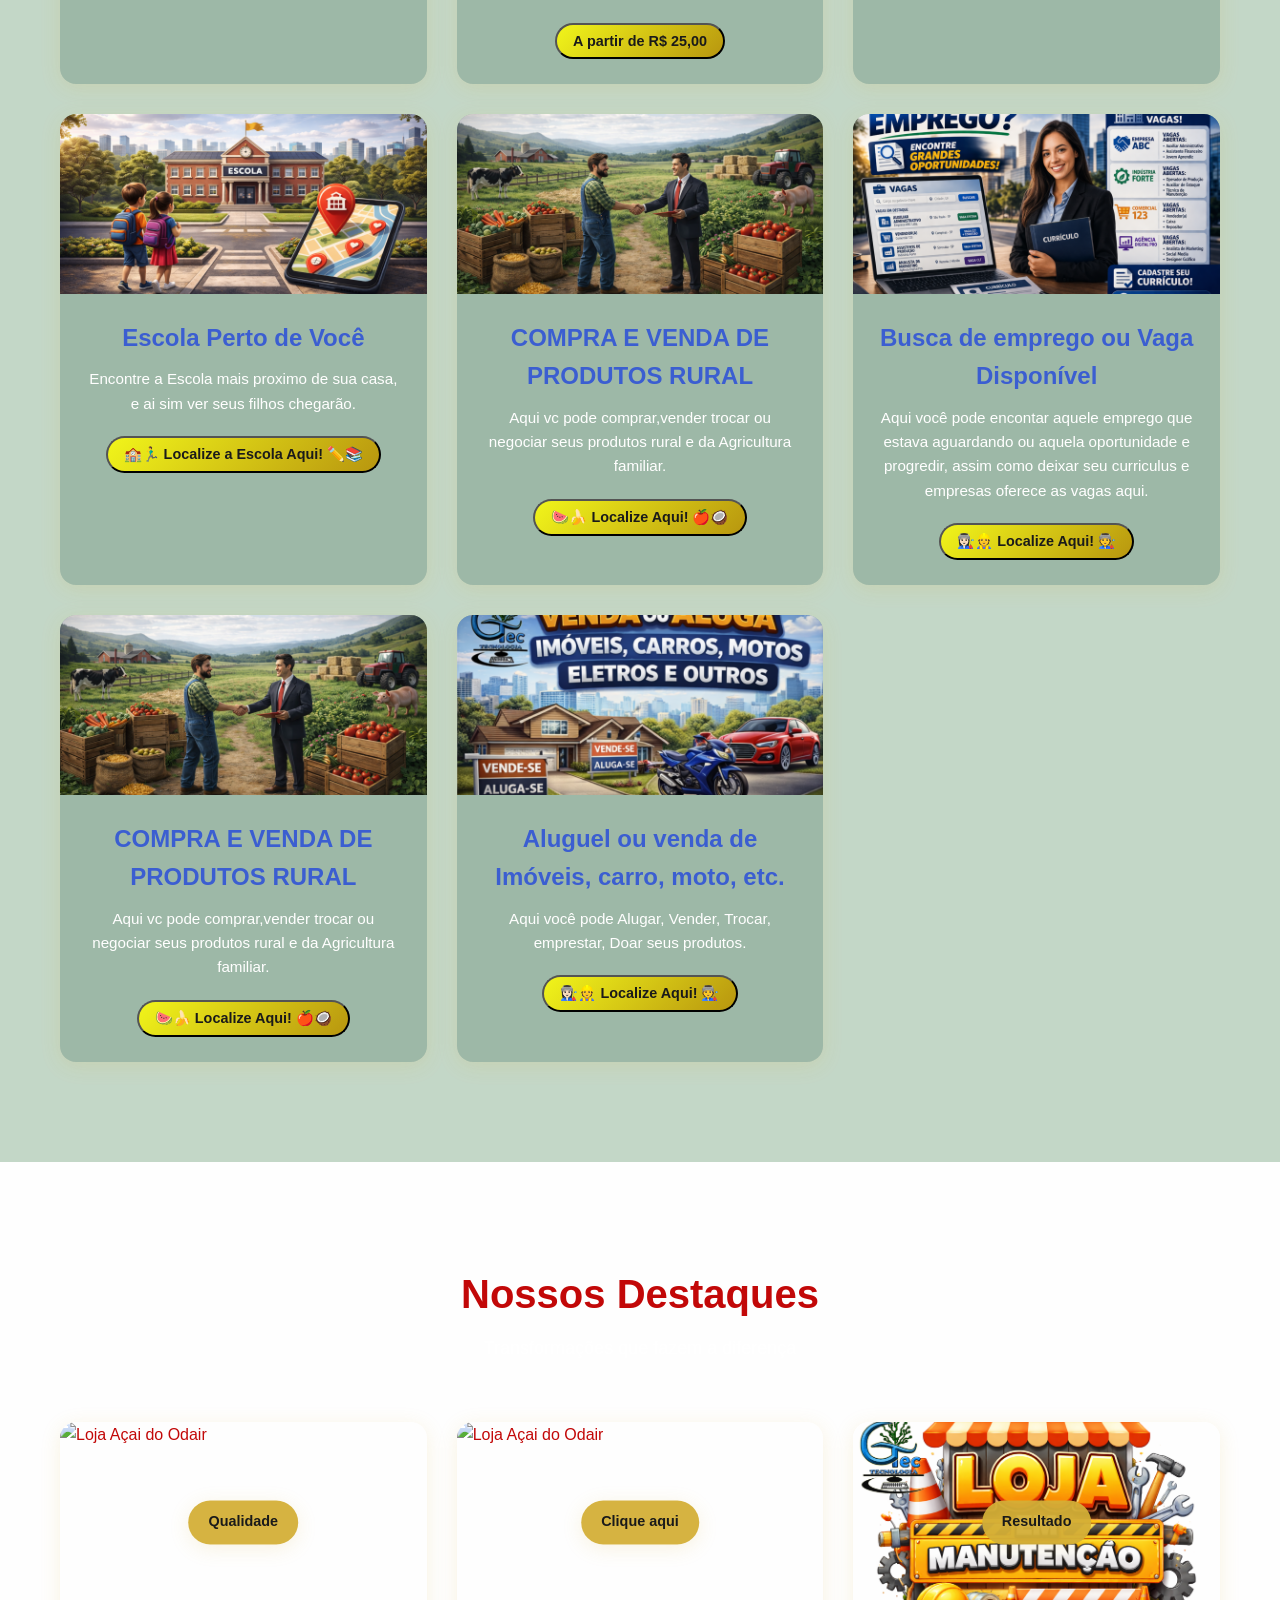
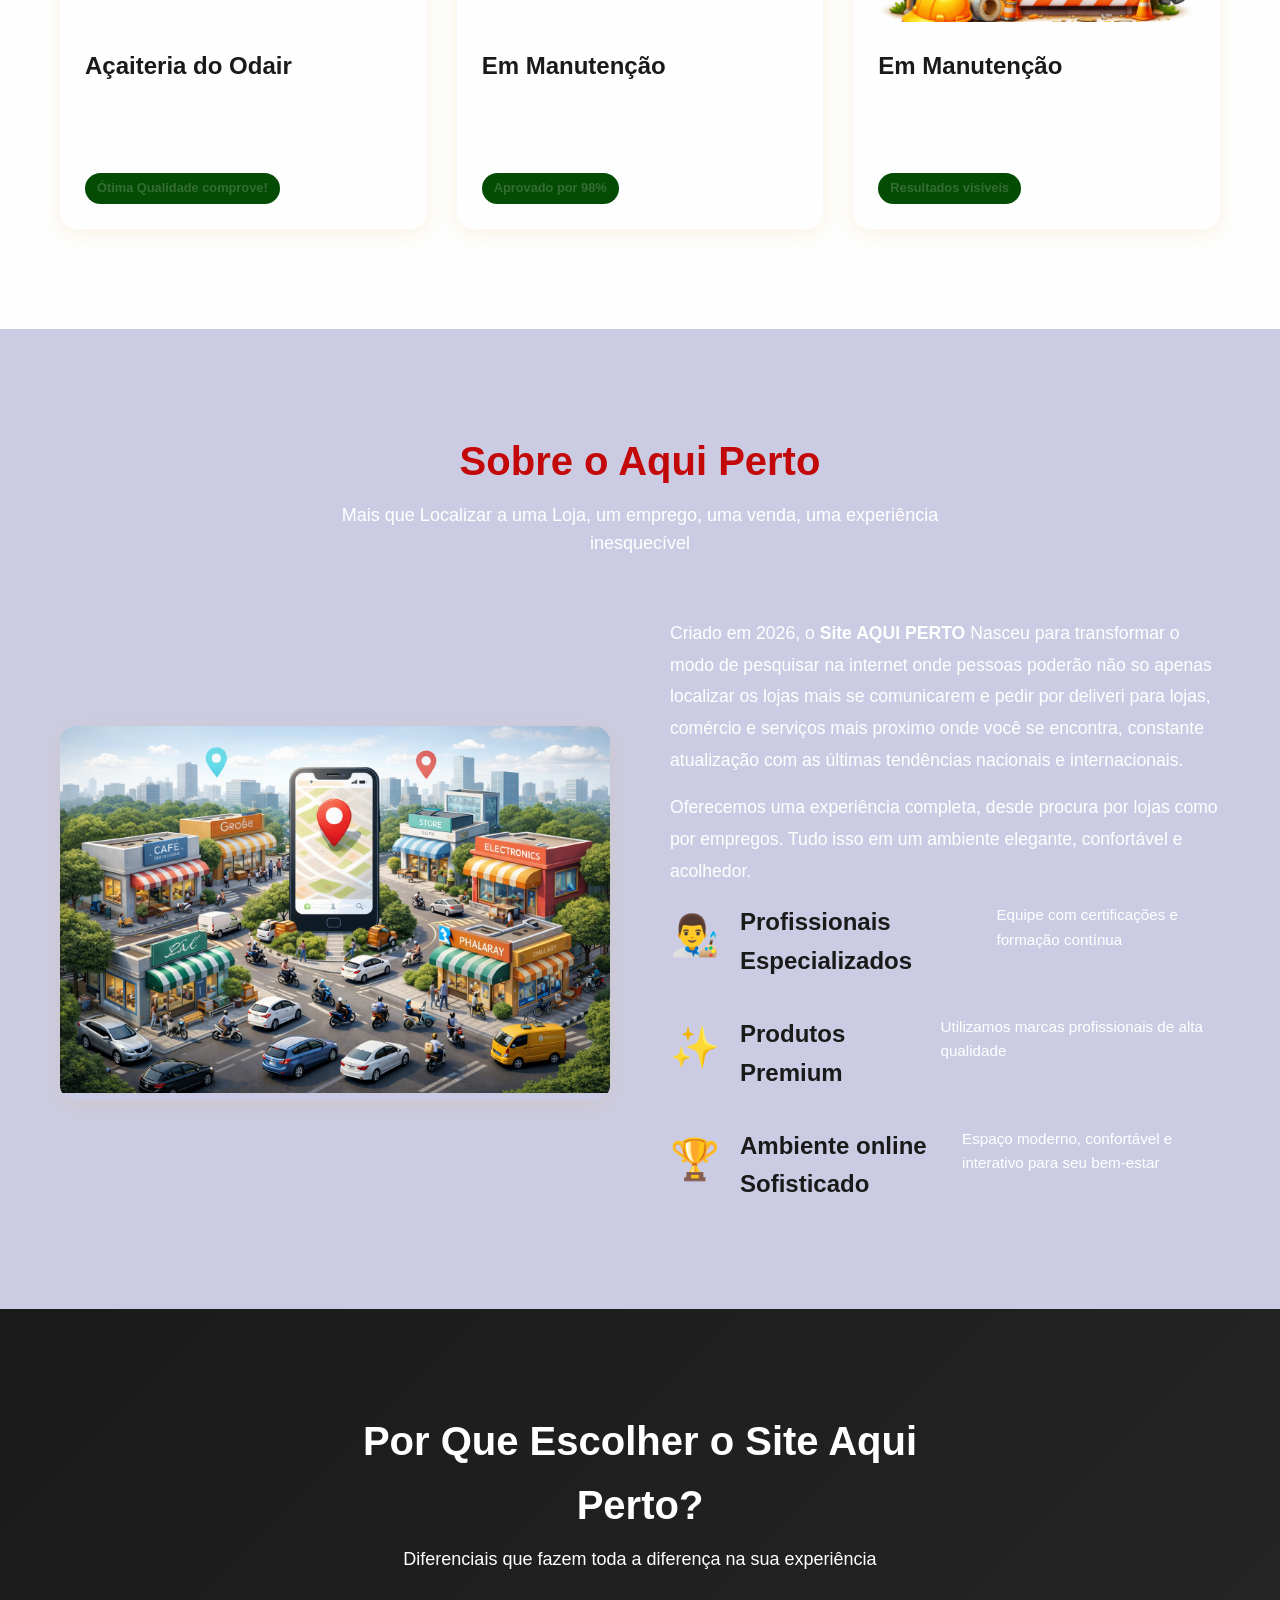
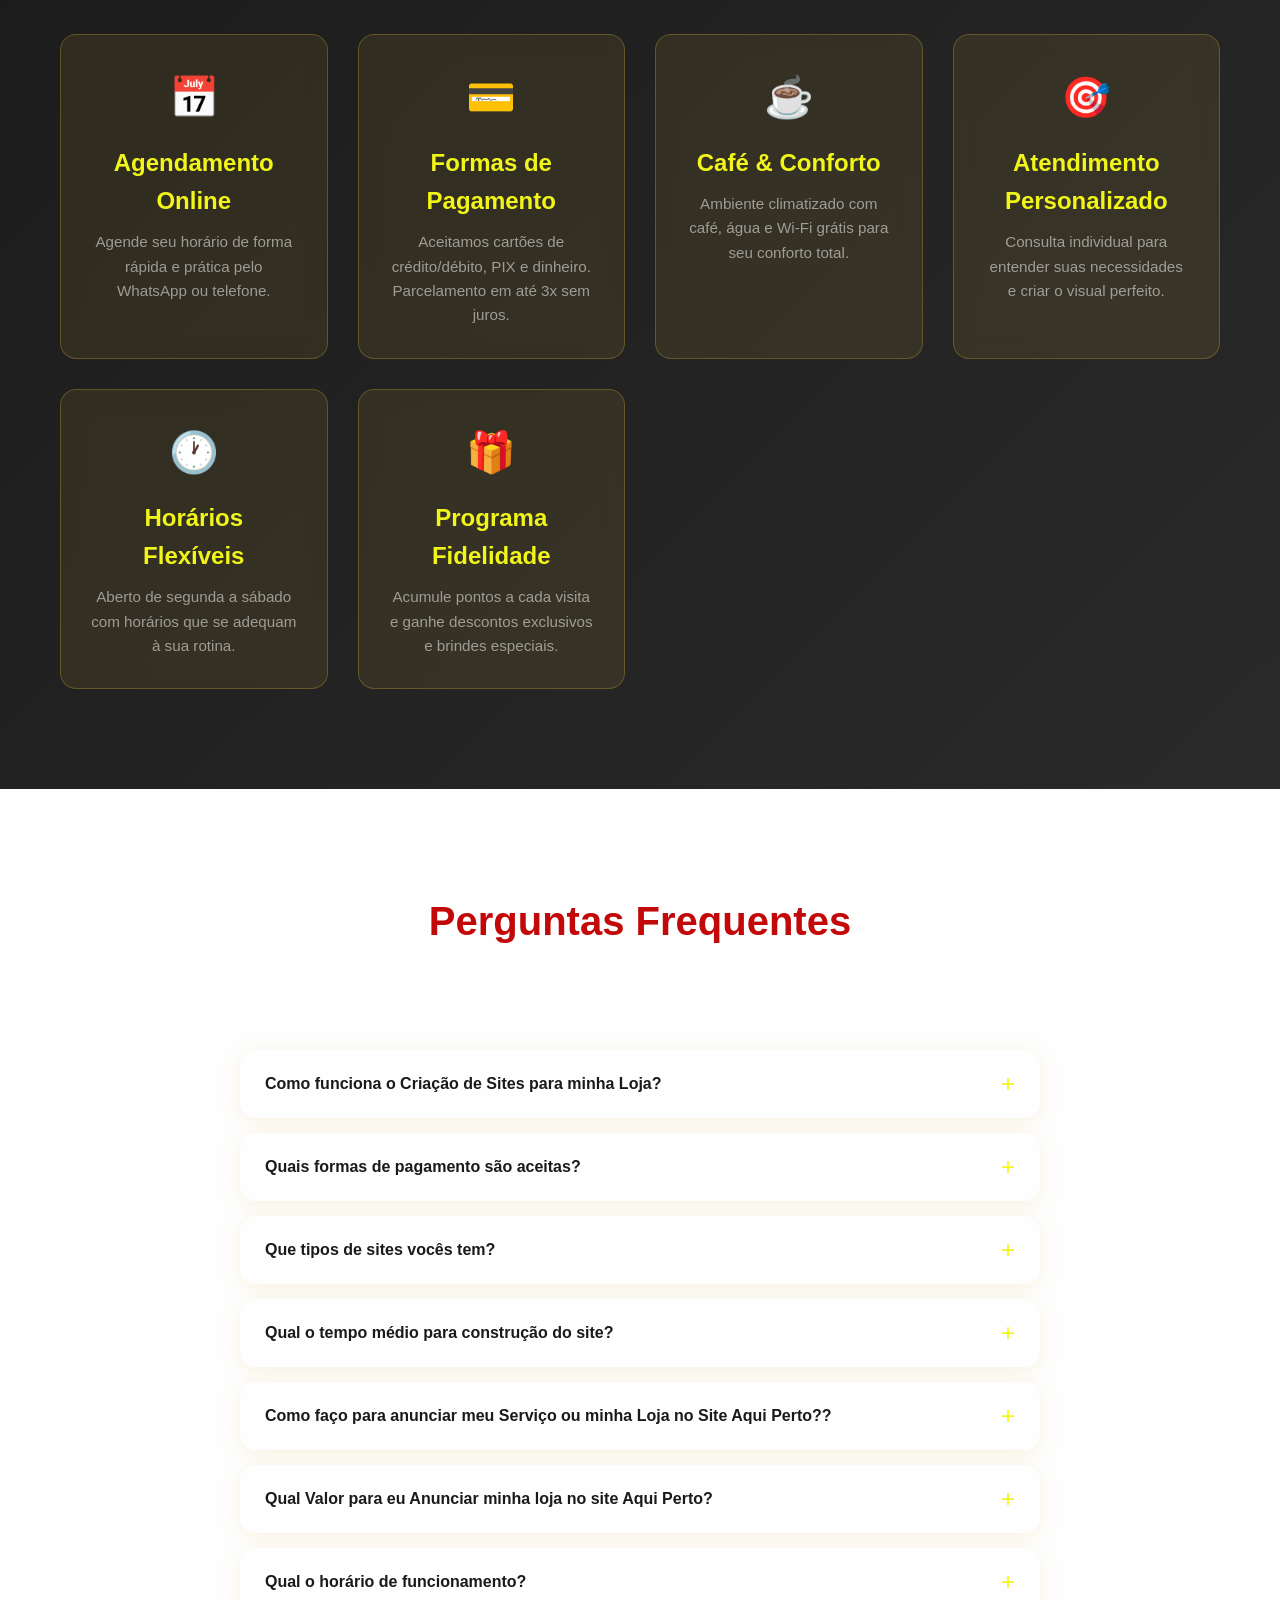
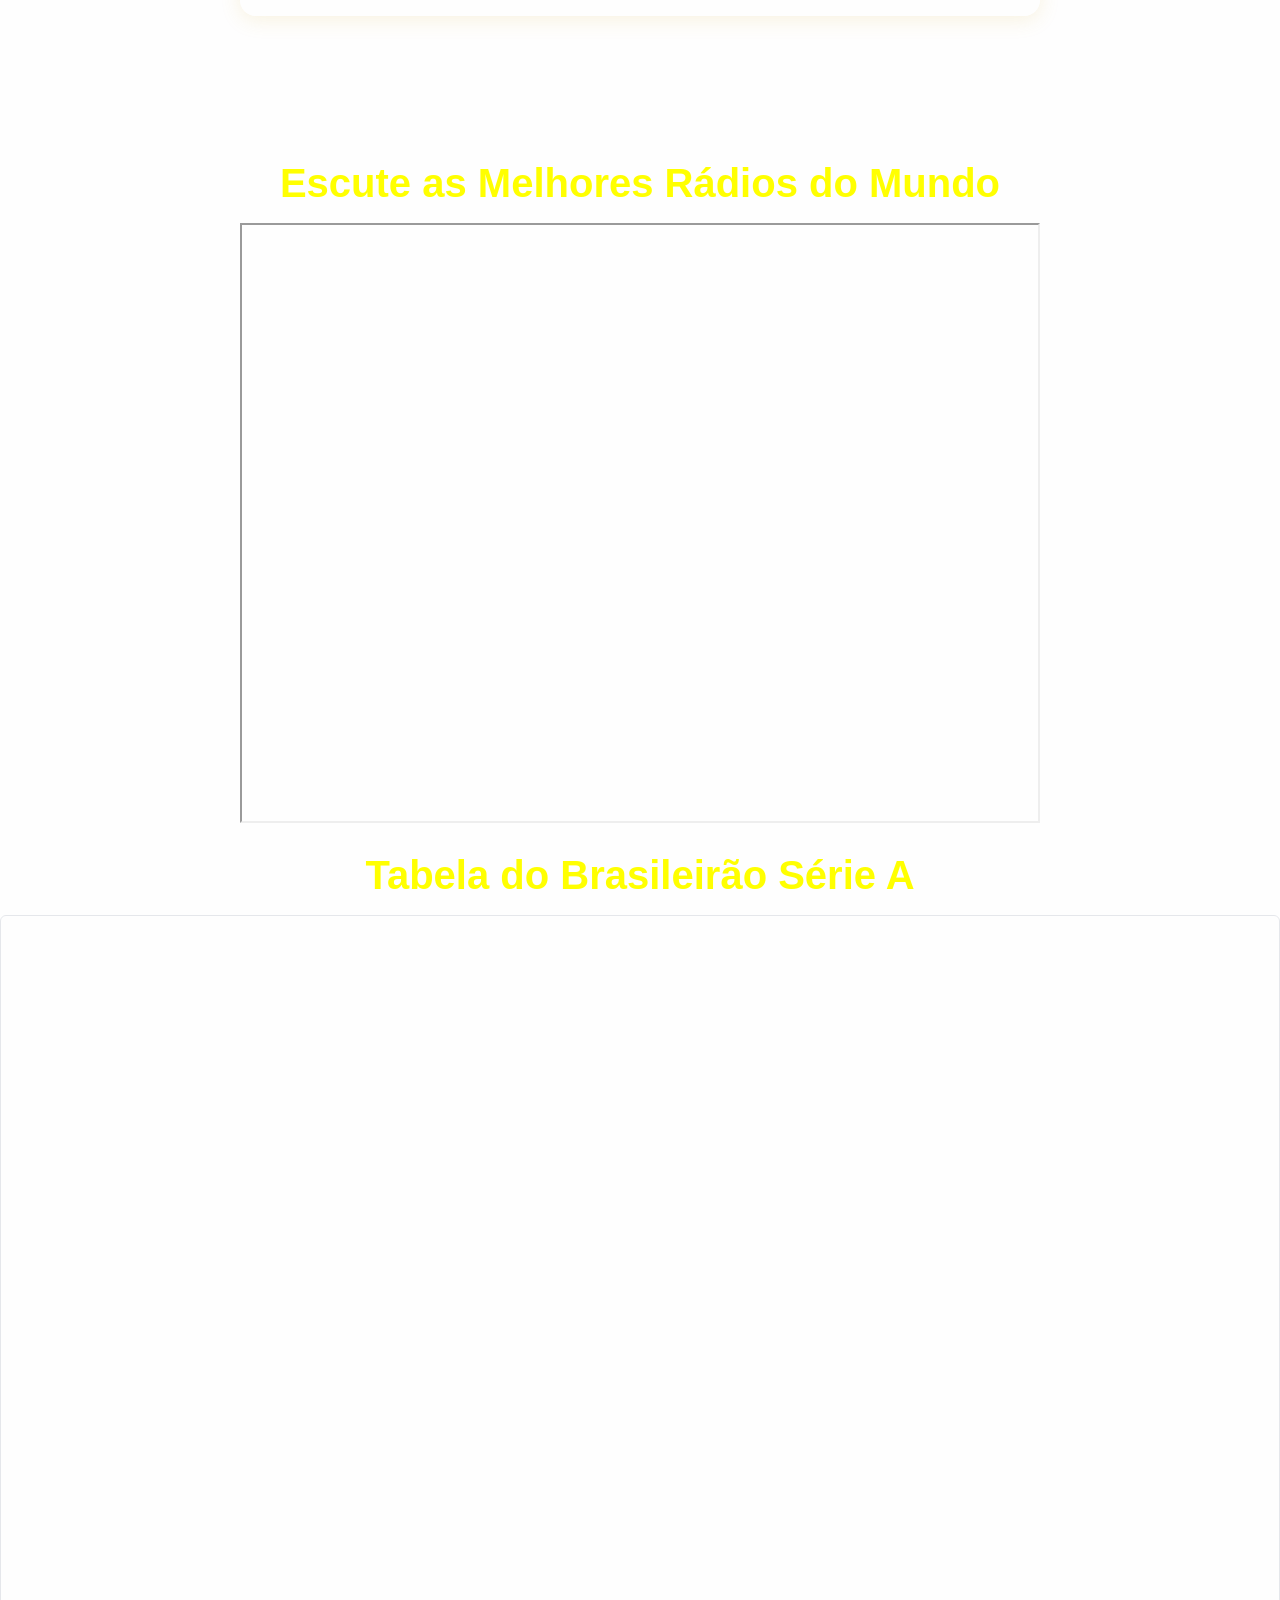
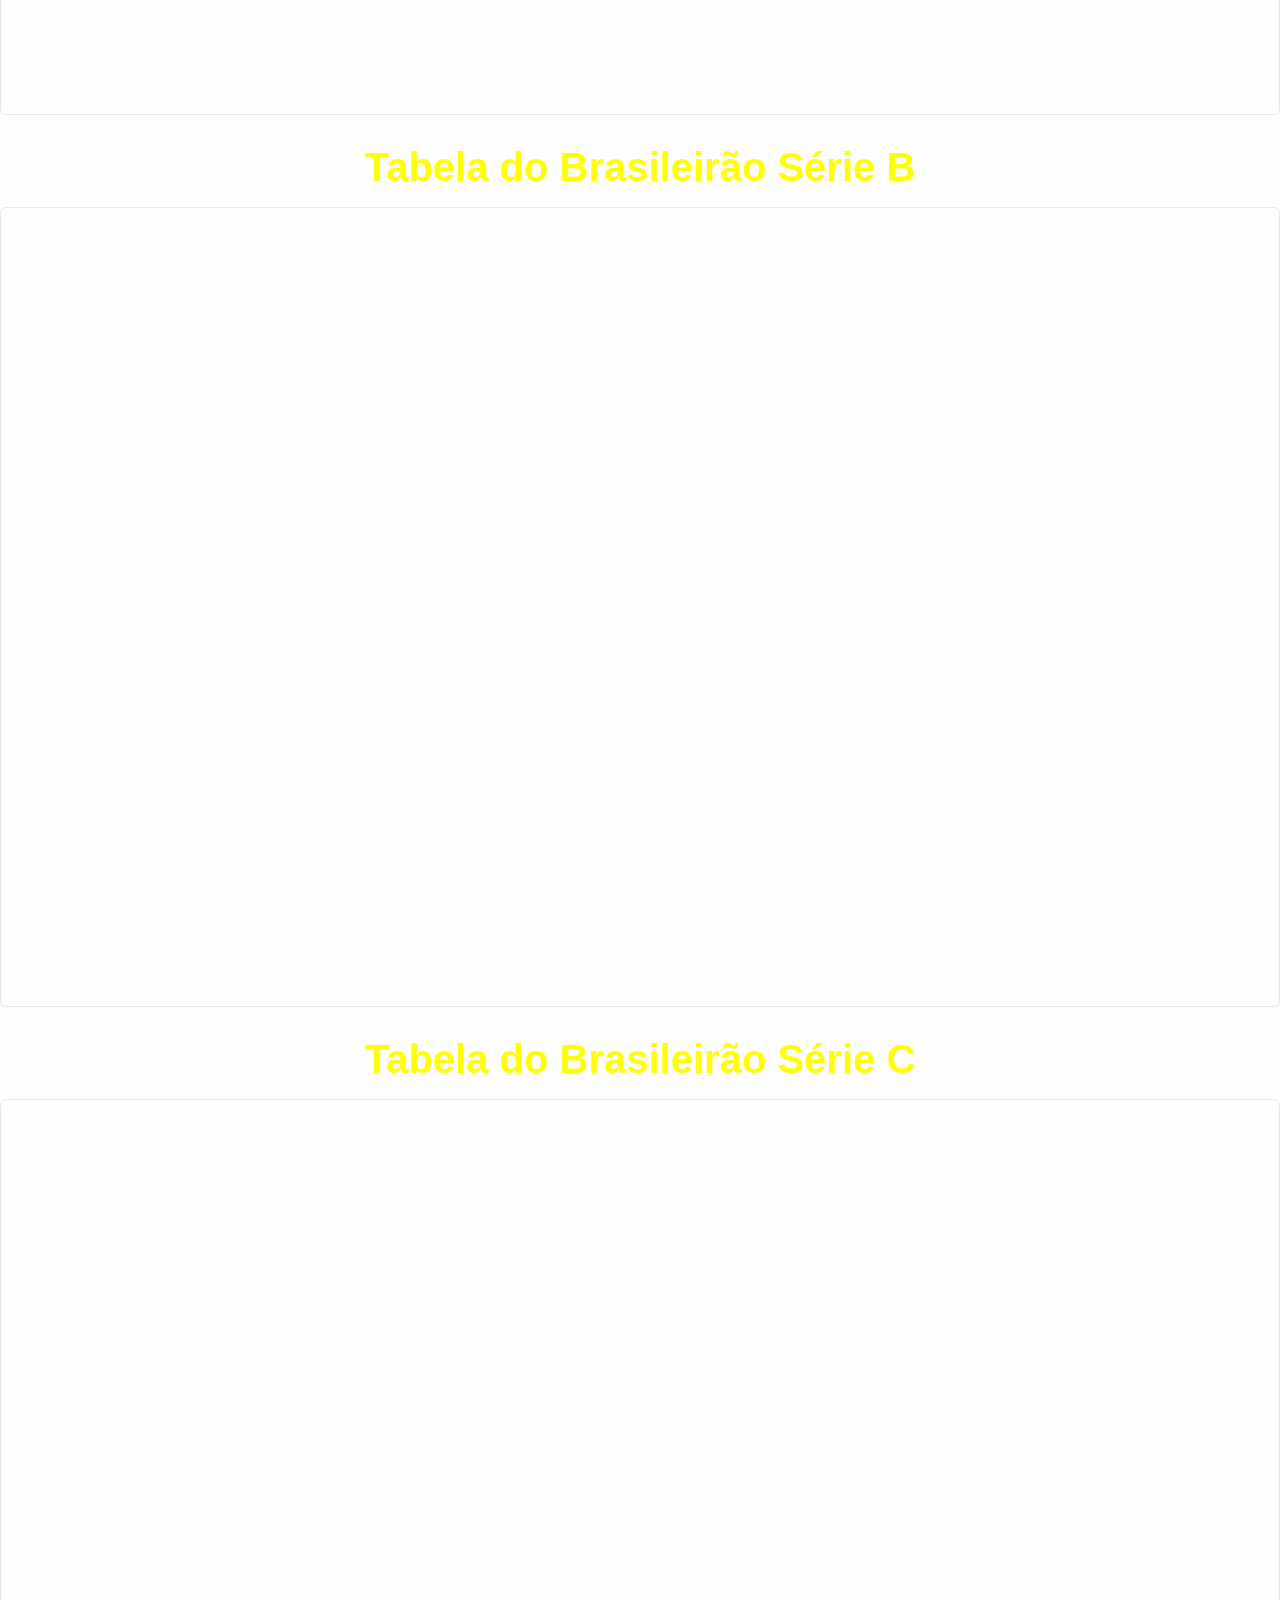
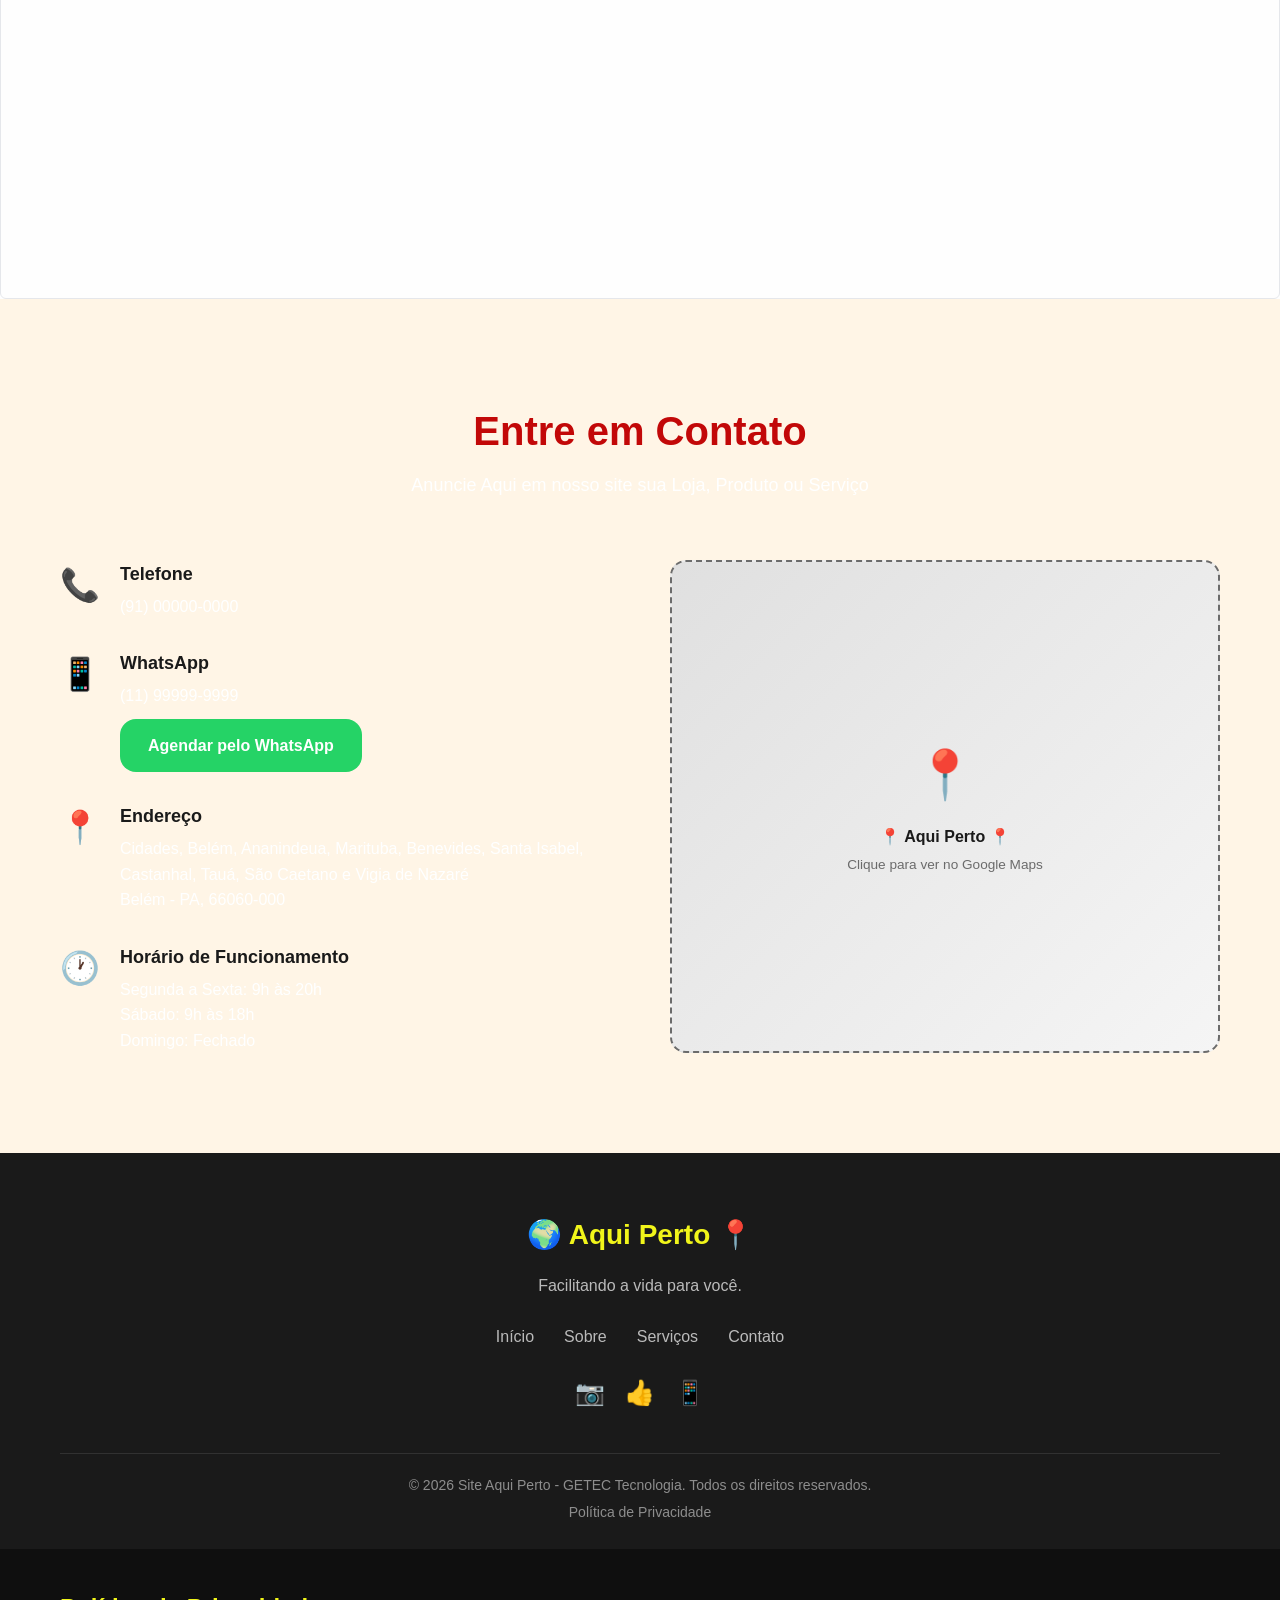
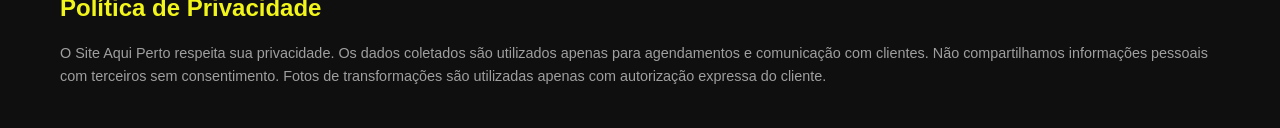
==== commit bf7a4823: "Add files via upload" ====
--- a/index.html
+++ b/index.html
@@ -66,15 +66,15 @@
                 <div class="hero-badge">💎 Seja nosso Parceiro Anuncie aqui</div>
                 <!-- EDITÁVEL: Título principal -->
                 <h1>Procurou encontrou!</h1>
-                
+
                 <div class="hero-buttons">
                     <a href="#contato" class="btn btn-primary">Localizar no Aqui!</a>
                     <!-- EDITÁVEL: Link do WhatsApp -->
                     <a href="https://wa.me/5591981203340" class="btn btn-secondary" target="_blank">Chama Aqui para
                         Falar no
                         WhatsApp</a>
-                <!-- EDITÁVEL: Subtítulo -->
-                <!-- <p class="hero-subtitle">O Aqui Perto veio para melhorar sua navegação na internet localizando para você
+                    <!-- EDITÁVEL: Subtítulo -->
+                    <!-- <p class="hero-subtitle">O Aqui Perto veio para melhorar sua navegação na internet localizando para você
                     varias Lojas, Comércio, Serviços, escolas e muito mais, em um ambiente sofisticado e acolhedor<br>
                     Anuncie Aqui sua Loja, sua venda, seus serviços, encontre um emprego ou anuncie uma vaga na sua
                     empresa.</p> -->
@@ -115,7 +115,7 @@
             <div class="servicos-grid">
 
                 <!-- EDITÁVEL: Cards de serviços/produtos -->
-                
+
                 <div class="servico-card">
                     <div class="servico-image">
                         <img src="./assets/lojas proximo.png" alt="Comercio proximo">
@@ -159,8 +159,9 @@
                     <div class="servico-content">
                         <h3>Escola Perto de Você</h3>
                         <p>Encontre a Escola mais proximo de sua casa, e ai sim ver seus filhos chegarão.</p>
-                        <button href="3-Localizar-Escola.html" target="_blank" class="preco">​​🏫​🏃‍♂️​​ Localize a Escola Aqui! ​​​✏️​📚​</button>
-                    <link rel="stylesheet" href="3-Localizar-Escola.html">
+                        <button href="3-Localizar-Escola.html" target="_blank" class="preco">​​🏫​🏃‍♂️​​ Localize a
+                            Escola Aqui! ​​​✏️​📚​</button>
+                        <link rel="stylesheet" href="3-Localizar-Escola.html">
                     </div>
                 </div>
                 <div class="servico-card">
@@ -226,7 +227,7 @@
                     <div class="destaque-image">
                         <!-- EDITÁVEL: Imagem do resultado -->
                         <img src="./assets/logo Odair.png" alt="Loja Açai do Odair">
-                        <span class="before-after-badge">Compre Clique</span>
+                        <span class="before-after-badge">Qualidade</span>
                     </div>
                     <div class="destaque-content">
                         <h3>Açaiteria do Odair</h3>
@@ -281,7 +282,8 @@
                             pesquisar na internet onde pessoas poderão não so apenas localizar os lojas mais se
                             comunicarem e pedir por deliveri para lojas, comércio e serviços mais proximo onde você se
                             encontra, constante atualização com as últimas tendências nacionais e internacionais.</p>
-                        <p>Oferecemos uma experiência completa, desde procura por lojas como por empregos. Tudo isso em um ambiente elegante, confortável e acolhedor.</p>
+                        <p>Oferecemos uma experiência completa, desde procura por lojas como por empregos. Tudo isso em
+                            um ambiente elegante, confortável e acolhedor.</p>
                     </div>
                     <div class="sobre-features">
                         <div class="feature">
@@ -307,7 +309,7 @@
 
     <!-- ========== GALERIA ========== -->
     <!-- Galeria de fotos do ambiente e serviços -->
-    <section class="galeria">
+    <!-- <section class="galeria">
         <div class="container">
             <div class="section-header">
                 <h2>Nosso Espaço Online</h2>
@@ -315,7 +317,7 @@
             </div>
             <div class="galeria-grid">
                 <!-- EDITÁVEL: Imagens da galeria -->
-                <div class="galeria-item grande">
+                <!-- <div class="galeria-item grande">
                     <img src="./assets/background aqui perto.png" alt="Salão moderno e sofisticado">
                 </div>
                 <div class="galeria-item">
@@ -334,12 +336,8 @@
                     <img src="./assets/compra e venda rural.png" alt="Maquiagem profissional">
                 </div>
             </div>
-        </div>
-    </section>
-
-
-
-    
+        </div> -->
+    <!-- </section> -->
 
     <!-- ========== BENEFÍCIOS ========== -->
     <section class="beneficios">
@@ -390,9 +388,9 @@
                 <h2>O Que Nossos Clientes Dizem</h2>
                 <p>Histórias reais de transformação e autoestima renovada</p>
             </div> -->
-            <!-- <div class="depoimentos-grid"> -->
-                <!-- EDITÁVEL: Depoimentos dos clientes -->
-                <!-- <div class="depoimento-card">
+    <!-- <div class="depoimentos-grid"> -->
+    <!-- EDITÁVEL: Depoimentos dos clientes -->
+    <!-- <div class="depoimento-card">
                     <div class="depoimento-header">
                         <div class="avatar-image">
                             <img src="https://images.unsplash.com/photo-1494790108377-be9c29b29330?w=100&q=80"
@@ -451,9 +449,9 @@
                     <p>"Meu cabelo estava muito danificado e com o tratamento capilar do Studio voltou à vida! A
                         coloração também ficou incrível. Não troco por nada, são os melhores!"</p>
                     <div class="depoimento-stars">⭐⭐⭐⭐⭐</div> -->
-            </div>
-        </div>
-        </div>
+    </div>
+    </div>
+    </div>
     </section>
 
     <!-- ========== FAQ ========== -->
@@ -471,8 +469,10 @@
                         <span class="faq-icon">+</span>
                     </button>
                     <div class="faq-answer">
-                        <p>Você pode chamar pelo WhatsApp para fazer um teste, dependendo do seu empreendimento fazemos uma base do site e colocamos no ar para teste,
-                            e você vera o resultado faremos seu orçamento e você pode optar pela compra ou mensal com suporte, mais botão de watzap direto para sua loja.</p>
+                        <p>Você pode chamar pelo WhatsApp para fazer um teste, dependendo do seu empreendimento fazemos
+                            uma base do site e colocamos no ar para teste,
+                            e você vera o resultado faremos seu orçamento e você pode optar pela compra ou mensal com
+                            suporte, mais botão de watzap direto para sua loja.</p>
                     </div>
                 </div>
                 <div class="faq-item">
@@ -491,7 +491,8 @@
                         <span class="faq-icon">+</span>
                     </button>
                     <div class="faq-answer">
-                        <p>Temos para loja de roupas, barbearia, lasão de beleza, serviços prestados, pet shop, loja comum, serviços de advocacia, imobiliaria, escola de idiomas .</p>
+                        <p>Temos para loja de roupas, barbearia, lasão de beleza, serviços prestados, pet shop, loja
+                            comum, serviços de advocacia, imobiliaria, escola de idiomas .</p>
                     </div>
                 </div>
                 <div class="faq-item">
@@ -509,7 +510,8 @@
                         <span class="faq-icon">+</span>
                     </button>
                     <div class="faq-answer">
-                        <p>NOs chame no Watzap que daremos todas as instruções caso ainda não tenha no site será criado o local para você cadastrar sua Loja sem dificuldades</p>
+                        <p>NOs chame no Watzap que daremos todas as instruções caso ainda não tenha no site será criado
+                            o local para você cadastrar sua Loja sem dificuldades</p>
                     </div>
                 </div>
                 <div class="faq-item">
@@ -518,7 +520,8 @@
                         <span class="faq-icon">+</span>
                     </button>
                     <div class="faq-answer">
-                        <p>O valor pode variar de acordo com o tempo do anúncio, iremos ter planos bastante acessível.</p>
+                        <p>O valor pode variar de acordo com o tempo do anúncio, iremos ter planos bastante acessível.
+                        </p>
                     </div>
                 </div>
                 <div class="faq-item">
@@ -543,20 +546,32 @@
 
     <h2 class="h2-site-externo">Tabela do Brasileirão Série A</h2>
     <div style="display: flex; justify-content: center;">
-        <iframe src="https://ge.globo.com/futebol/brasileirao-serie-a/" width="800" height="600" target="external"
-            title="Classificação Série C"></iframe>
+        <iframe src="https://widget.api-futebol.com.br/render/widget_4b33a2214a7eee6a" title="API Futebol - Widget"
+            height="800"
+            height="600"
+            style="border:1px solid #E5E7EB;border-radius:0.375rem;background:transparent;width:100%;height:800px;"
+            loading="lazy" referrerpolicy="unsafe-url"
+            sandbox="allow-scripts allow-forms allow-popups allow-top-navigation-by-user-activation allow-popups-to-escape-sandbox"></iframe>
     </div>
 
     <h2 class="h2-site-externo">Tabela do Brasileirão Série B</h2>
     <div style="display: flex; justify-content: center;">
-        <iframe src="https://ge.globo.com/futebol/brasileirao-serie-b/" width="800" height="600" target="external"
-            title="Classificação Série A"></iframe>
+        <iframe src="https://widget.api-futebol.com.br/render/widget_a8f65694776c6cef" title="API Futebol - Widget"
+            height="800"
+            height="600"
+            style="border:1px solid #E5E7EB;border-radius:0.375rem;background:transparent;width:100%;height:800px;"
+            loading="lazy" referrerpolicy="unsafe-url"
+            sandbox="allow-scripts allow-forms allow-popups allow-top-navigation-by-user-activation allow-popups-to-escape-sandbox"></iframe>
     </div>
 
     <h2 class="h2-site-externo">Tabela do Brasileirão Série C</h2>
     <div style="display: flex; justify-content: center;">
-        <iframe src="https://ge.globo.com/futebol/brasileirao-serie-c/" width="800" height="600" target="external"
-            title="Classificação Série B"></iframe>
+        <iframe src="https://widget.api-futebol.com.br/render/widget_fddc74536d4915a6" title="API Futebol - Widget"
+            height="800"
+            height="600"
+            style="border:1px solid #E5E7EB;border-radius:0.375rem;background:transparent;width:100%;height:800px;"
+            loading="lazy" referrerpolicy="unsafe-url"
+            sandbox="allow-scripts allow-forms allow-popups allow-top-navigation-by-user-activation allow-popups-to-escape-sandbox"></iframe>
     </div>
 
 
@@ -565,7 +580,7 @@
         <div class="container">
             <div class="section-header">
                 <h2>Entre em Contato</h2>
-                <p>Anuncie Aqui em nosso site sua Loja, Comércio ou Serviço</p>
+                <p>Anuncie Aqui em nosso site sua Loja, Produto ou Serviço</p>
             </div>
             <div class="contato-content">
                 <div class="contato-info">
@@ -662,4 +677,4 @@
     <script src="script.js"></script>
 </body>
 
-</html>
+</html>
--- a/style.css
+++ b/style.css
@@ -26,9 +26,9 @@
 /* EDITÁVEL: Personalize as cores principais do tema aqui */
 :root {
     /* Cores principais - tons de dourado, preto e rosa */
-    --primary: #d4af37;           /* Dourado principal */
+    --primary: #f1f51a;           /* Dourado principal */
     --primary-dark: #b8960f;      /* Dourado escuro */
-    --secondary: #ff6b9d;         /* Rosa vibrante */
+    --secondary: #044b04;         /* Rosa vibrante */
     --accent: #1a1a1a;            /* Preto elegante */
 
     /* Cores de fundo */
@@ -149,9 +149,9 @@
 
 /* Botão principal (destaque) */
 .btn-primary {
-    background: linear-gradient(135deg, var(--primary), var(--primary-dark));
+    background: linear-gradient(150deg, var(--primary), var(--primary-dark));
     color: var(--accent);
-    box-shadow: 0 4px 15px rgba(212, 175, 55, 0.4);
+    box-shadow: 0 4px 15px rgba(209, 198, 41, 0.4);
 }
 
 /* Efeito hover do botão principal */
@@ -197,7 +197,7 @@
     z-index: 1000; /* Fica acima de todo conteúdo */
     padding: 15px 0;
     background: var(--secondary-color);
-    box-shadow: 0 2px 10px rgba(1, 3, 104, 0.205);
+    box-shadow: 0 2px 10px rgba(18, 20, 145, 0.418);
     position: fixed;
     width: 100%;  /*//lados fixos para o header ocupar toda a largura */
     top: 0;
@@ -300,7 +300,7 @@
 /* ========== 6. HERO SECTION ========== */
 /* Seção principal do topo */
 .hero {
-    padding: 140px 0 80px; /* Espaço extra no topo por causa do header fixo */
+    padding: 140px 0 30px; /* Espaço extra no topo por causa do header fixo */
     min-height: 100vh;
     display: flex;
     align-items: center;
@@ -597,7 +597,7 @@
 
 /* ========== 10. SEÇÃO SERVIÇOS ========== */
 .servicos {
-    background: rgba(255, 255, 255, 0.192);
+    background: rgba(1, 88, 20, 0.233);
 }
 
 /* Grid de cards de serviços */
@@ -609,7 +609,7 @@
 
 /* Card de serviço individual */
 .servico-card {
-    background: rgba(255, 255, 255, 0.192);
+    background: rgba(2, 61, 38, 0.192);
     border-radius: var(--radius);
     box-shadow: var(--shadow);
     transition: var(--transition);
@@ -647,7 +647,7 @@
 }
 
 .servico-content h3 {
-    color: var(--text);
+    color: rgb(59, 94, 209);
     margin-bottom: 10px;
 }
 
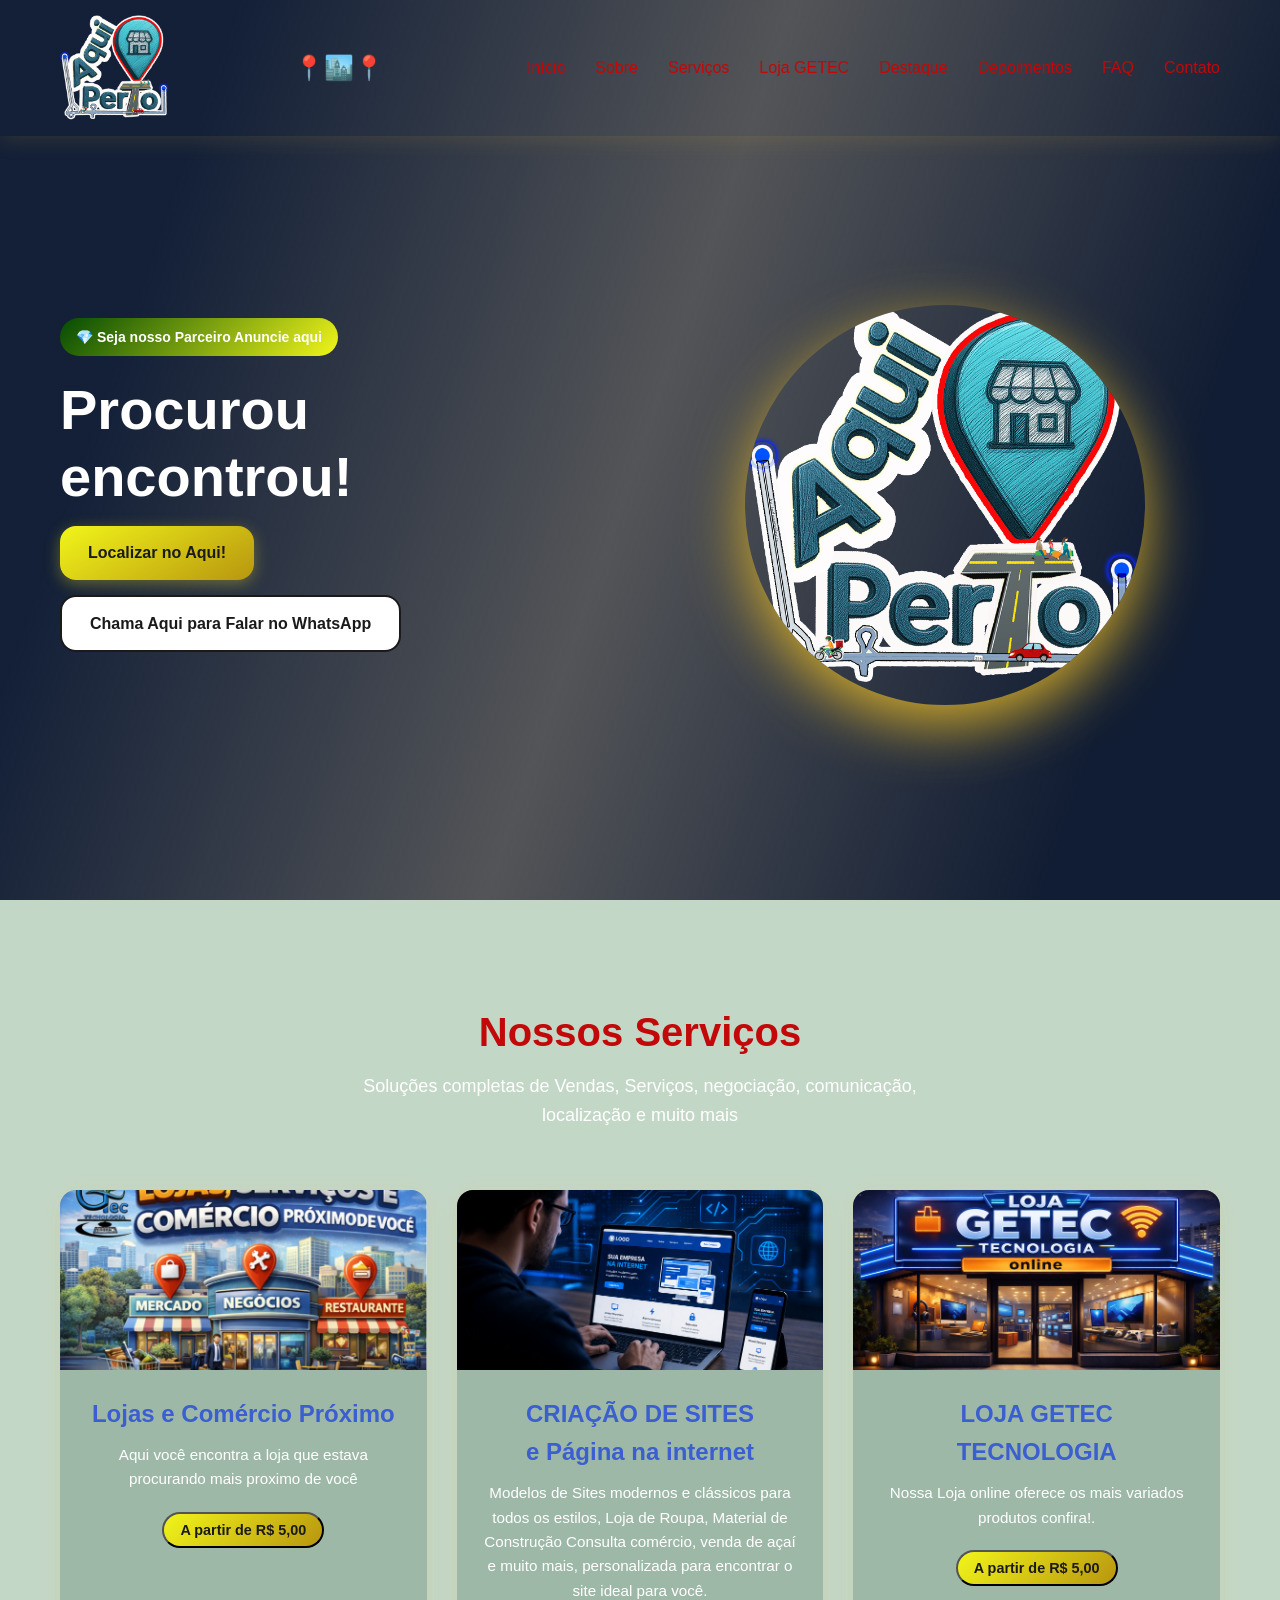
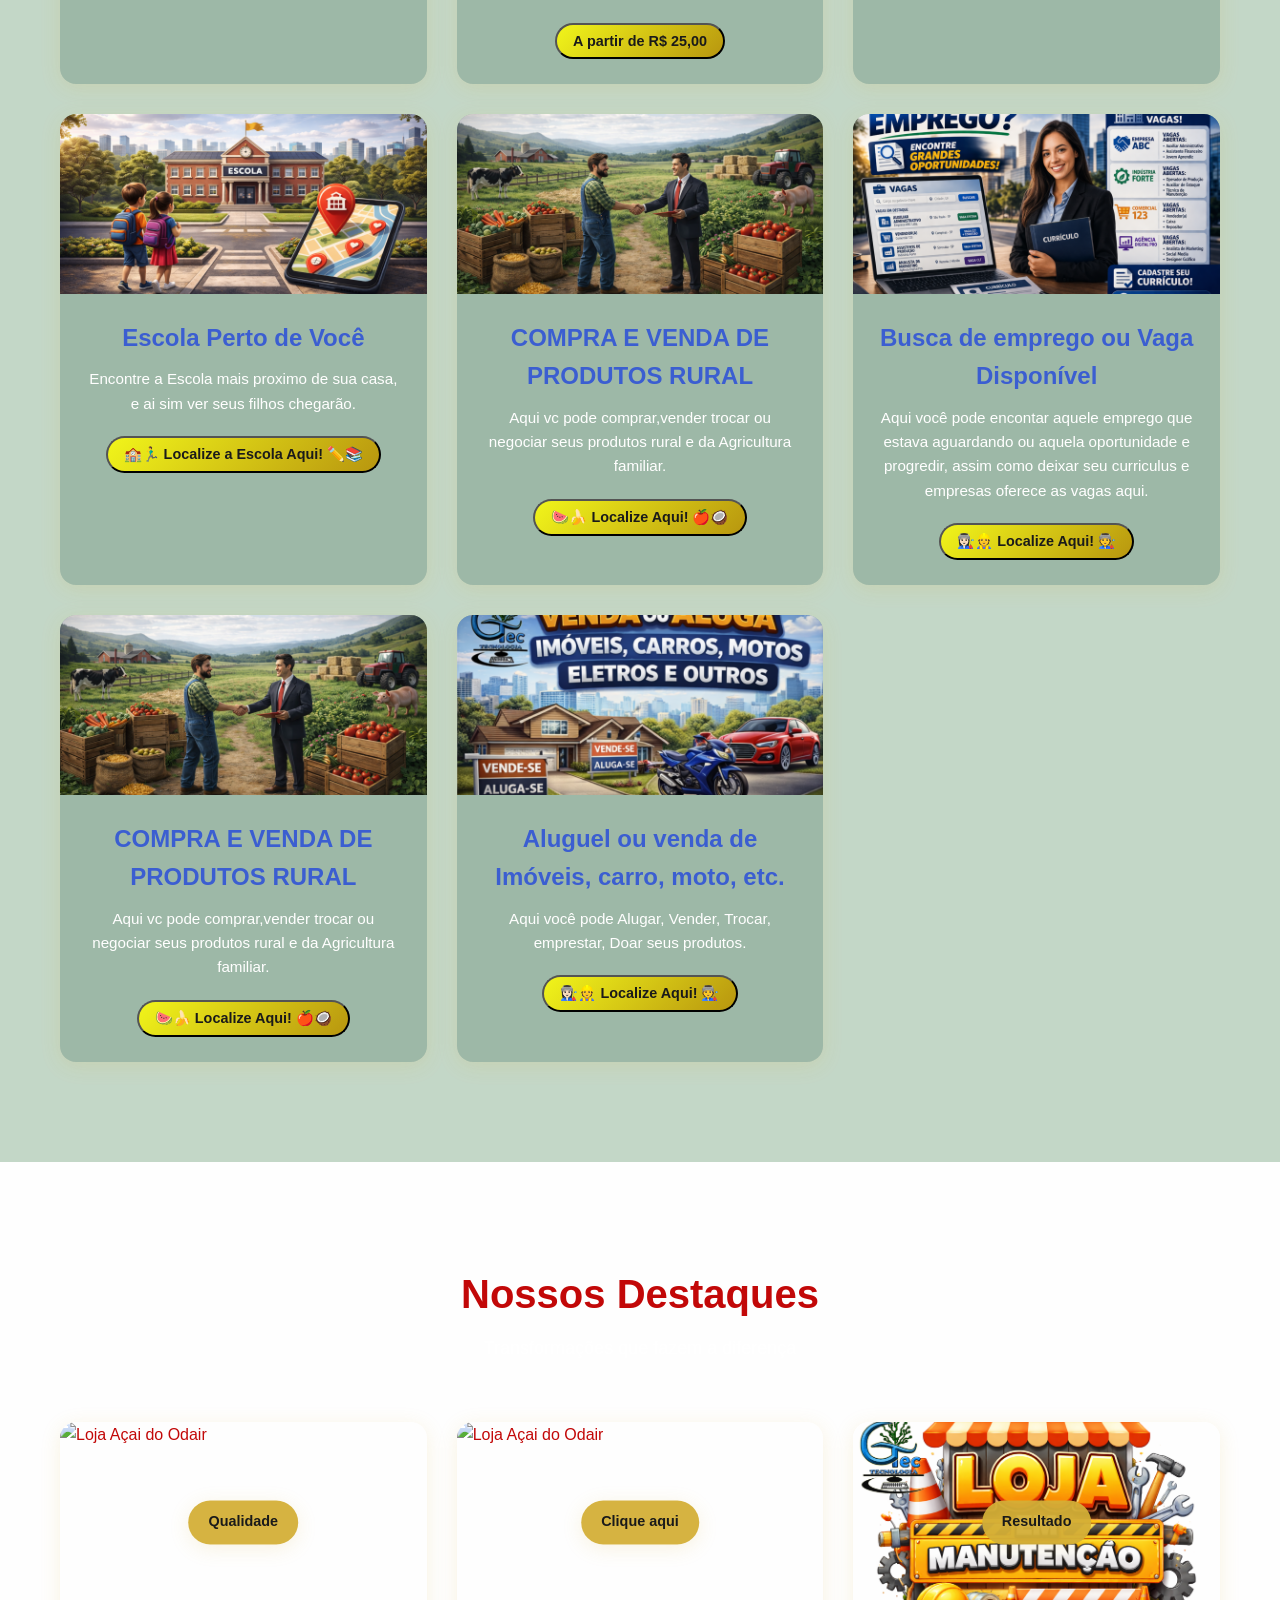
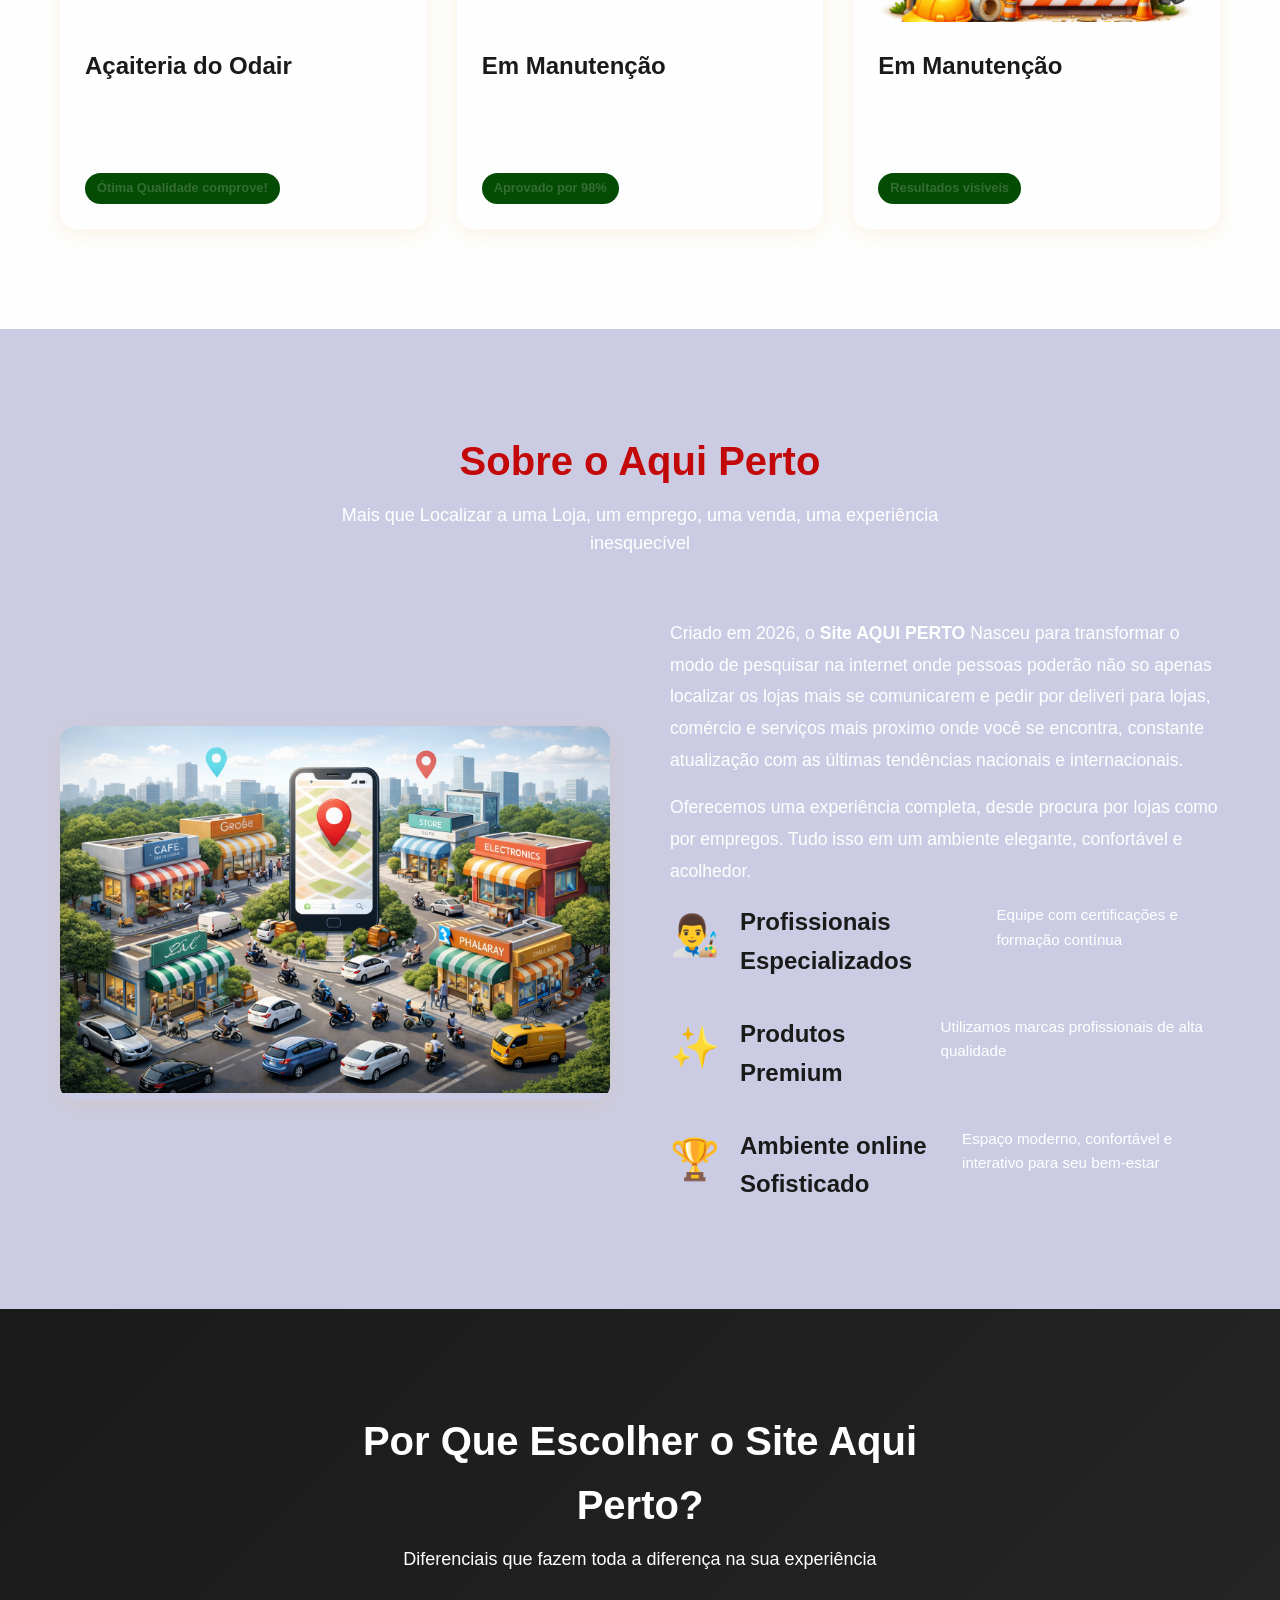
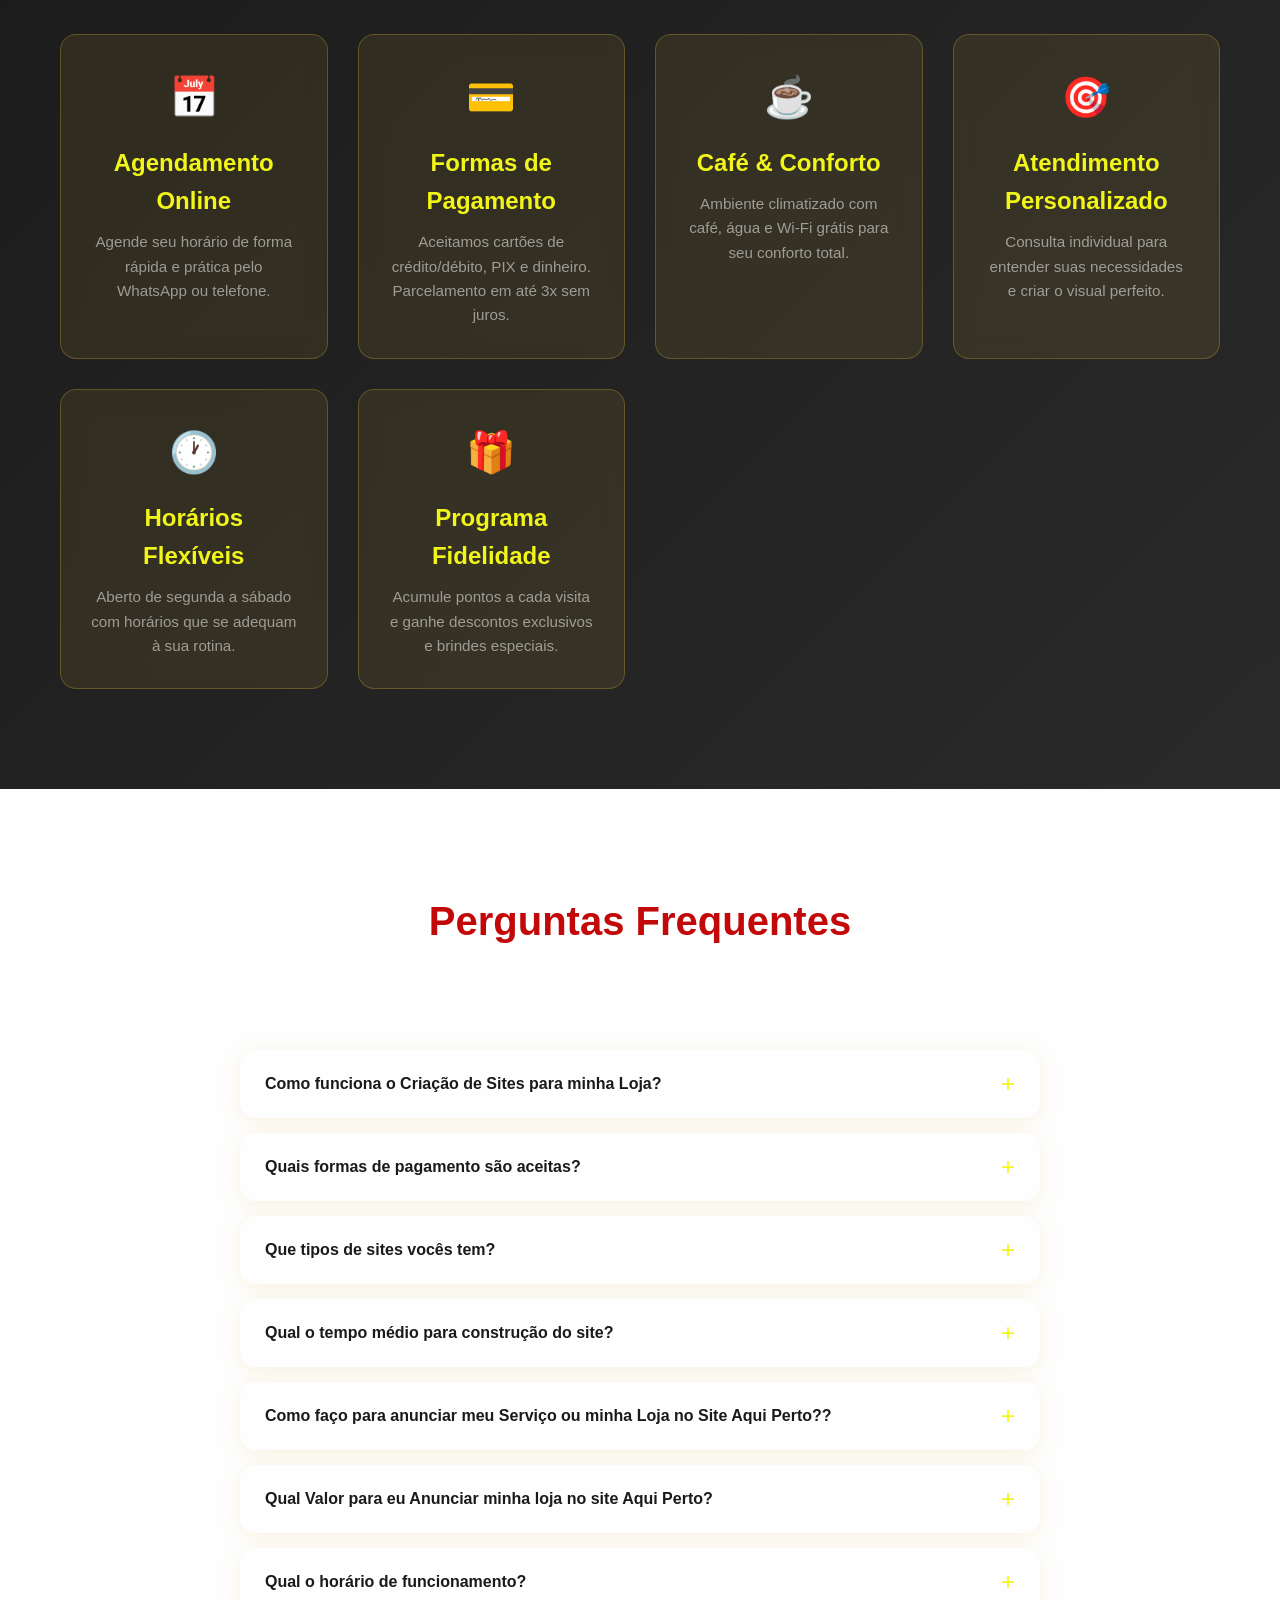
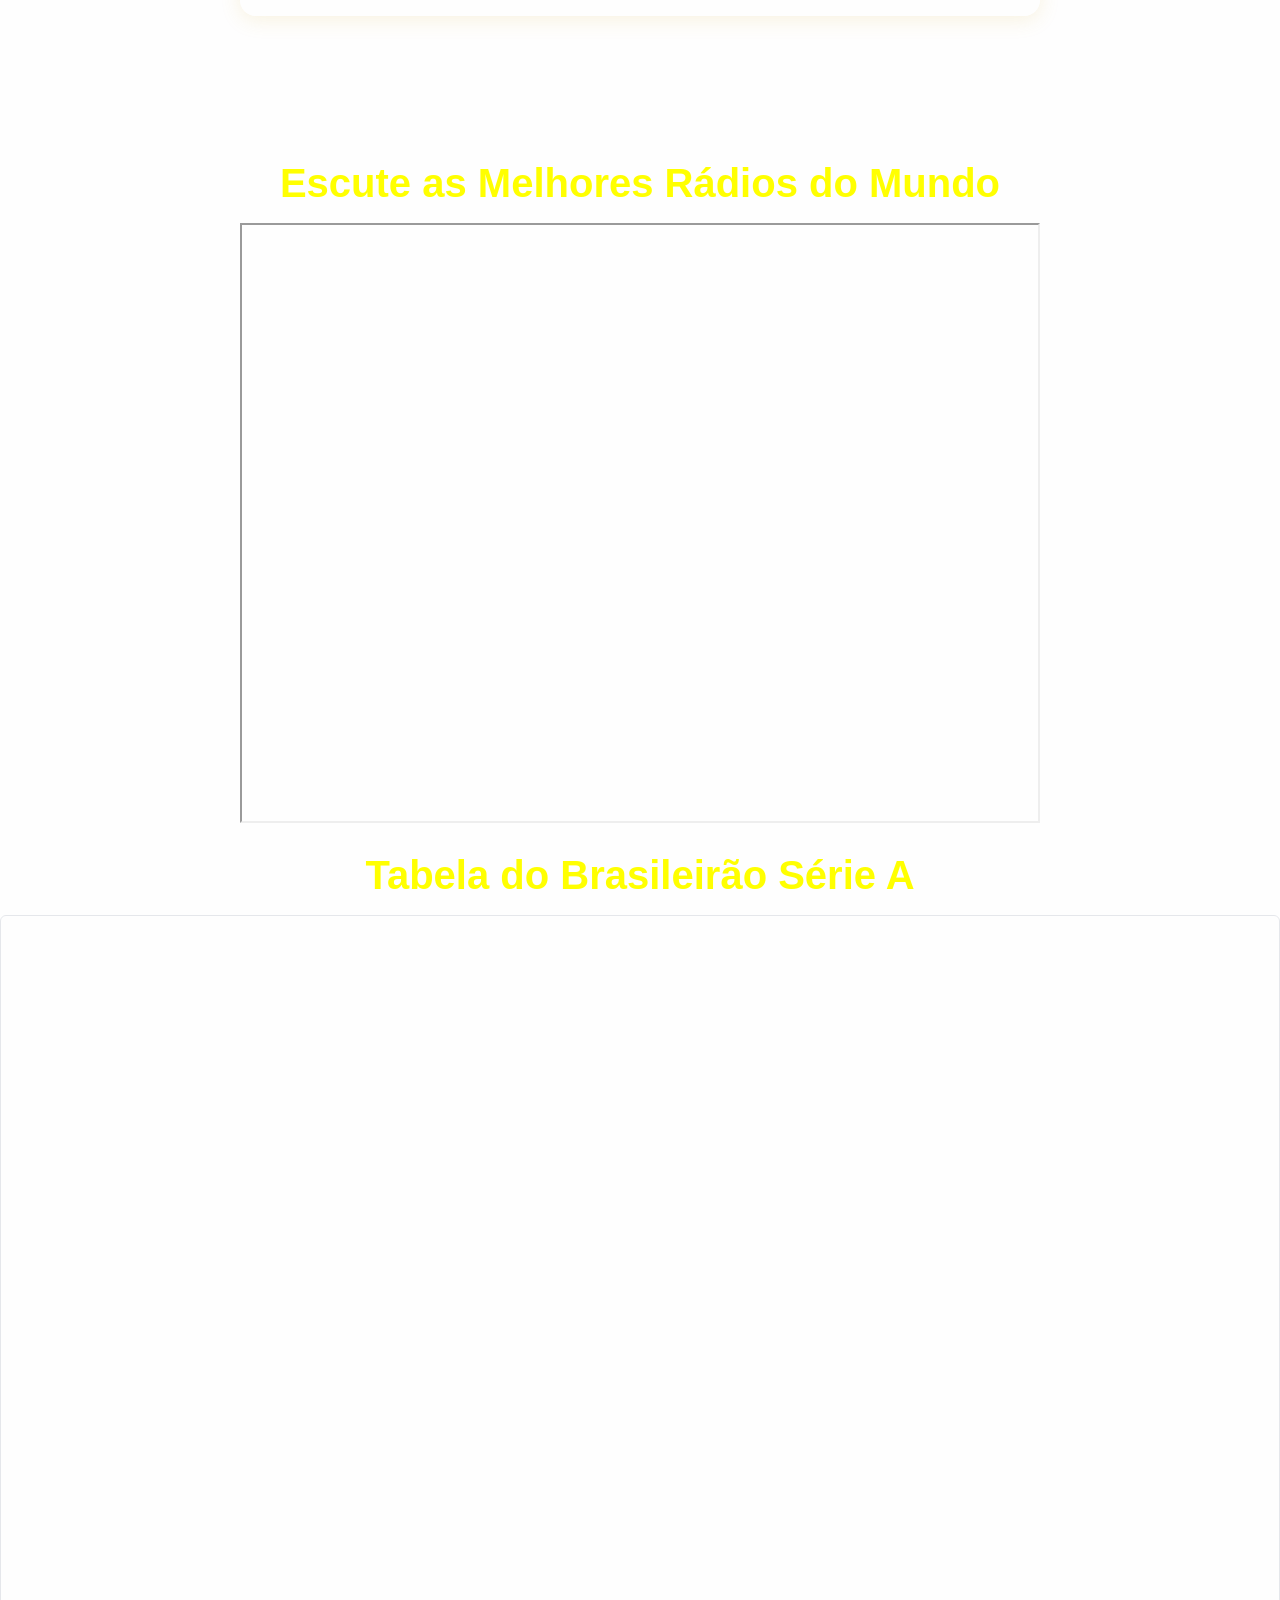
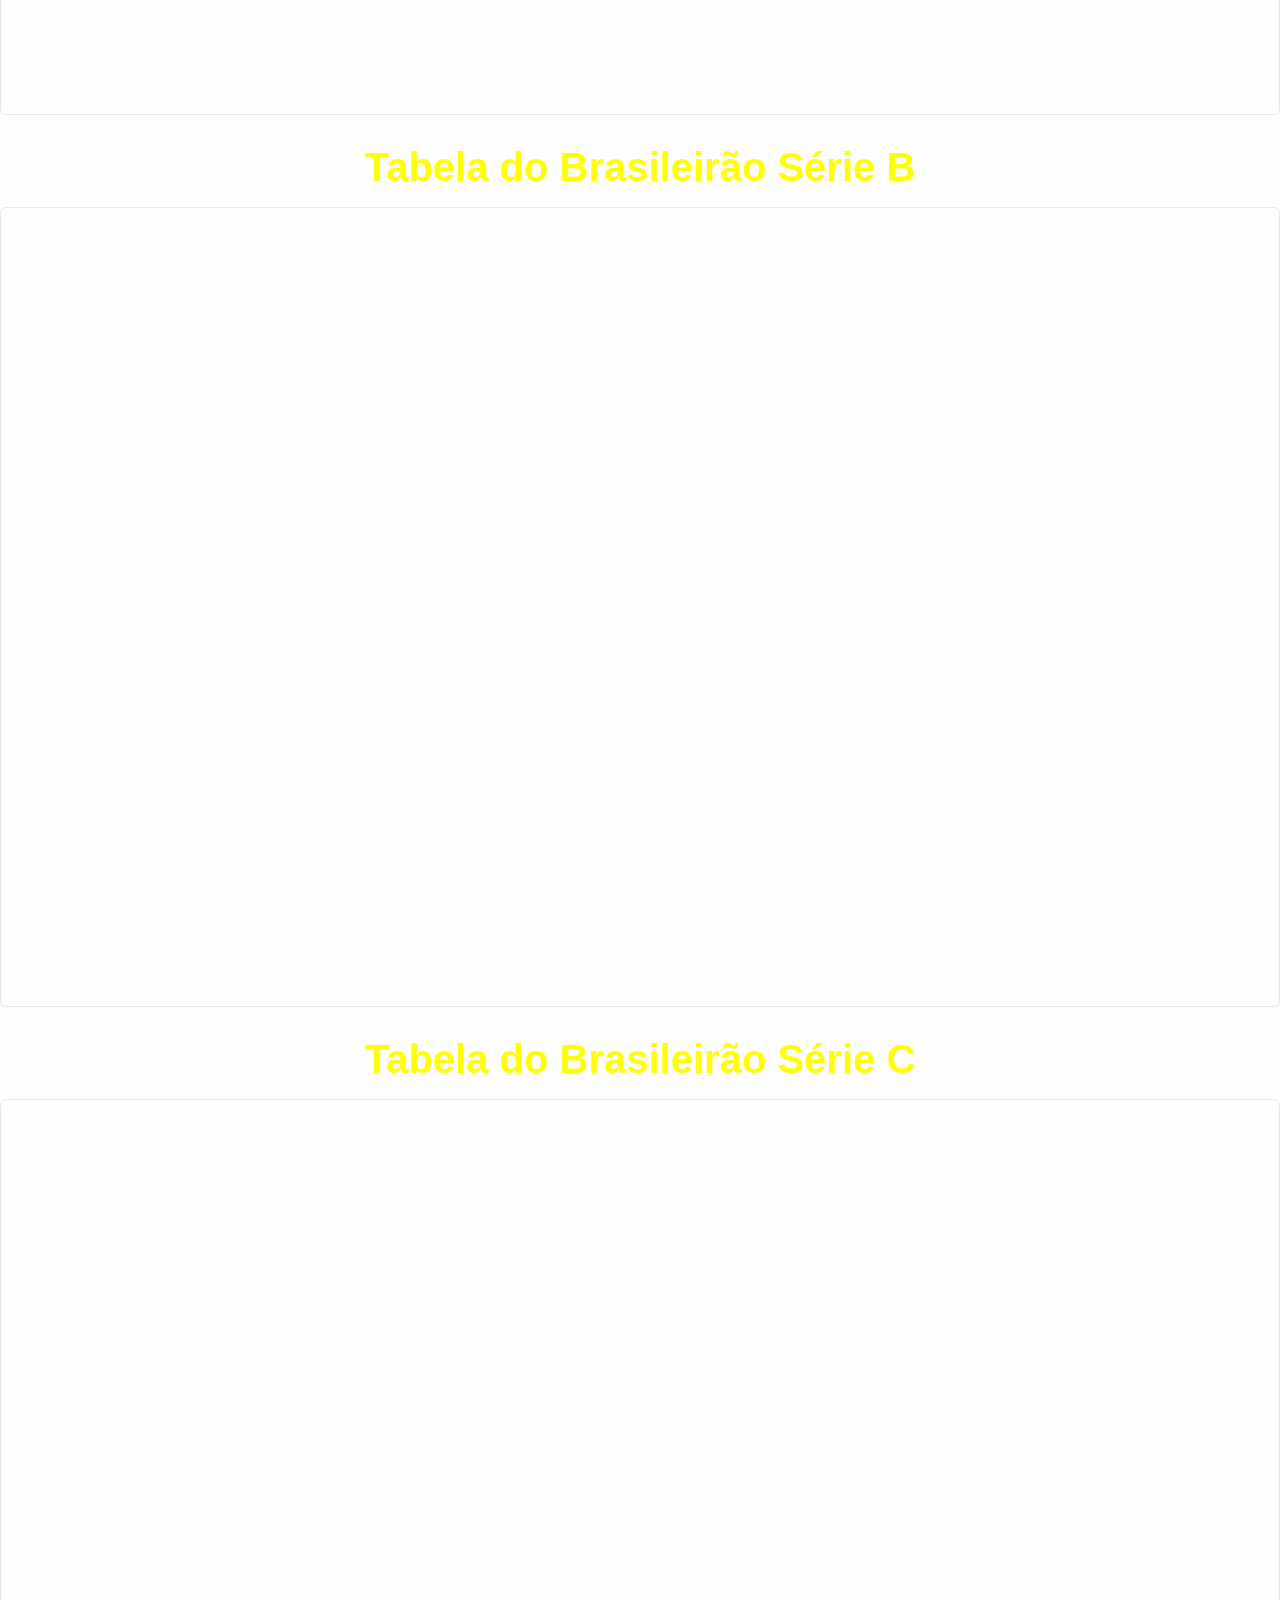
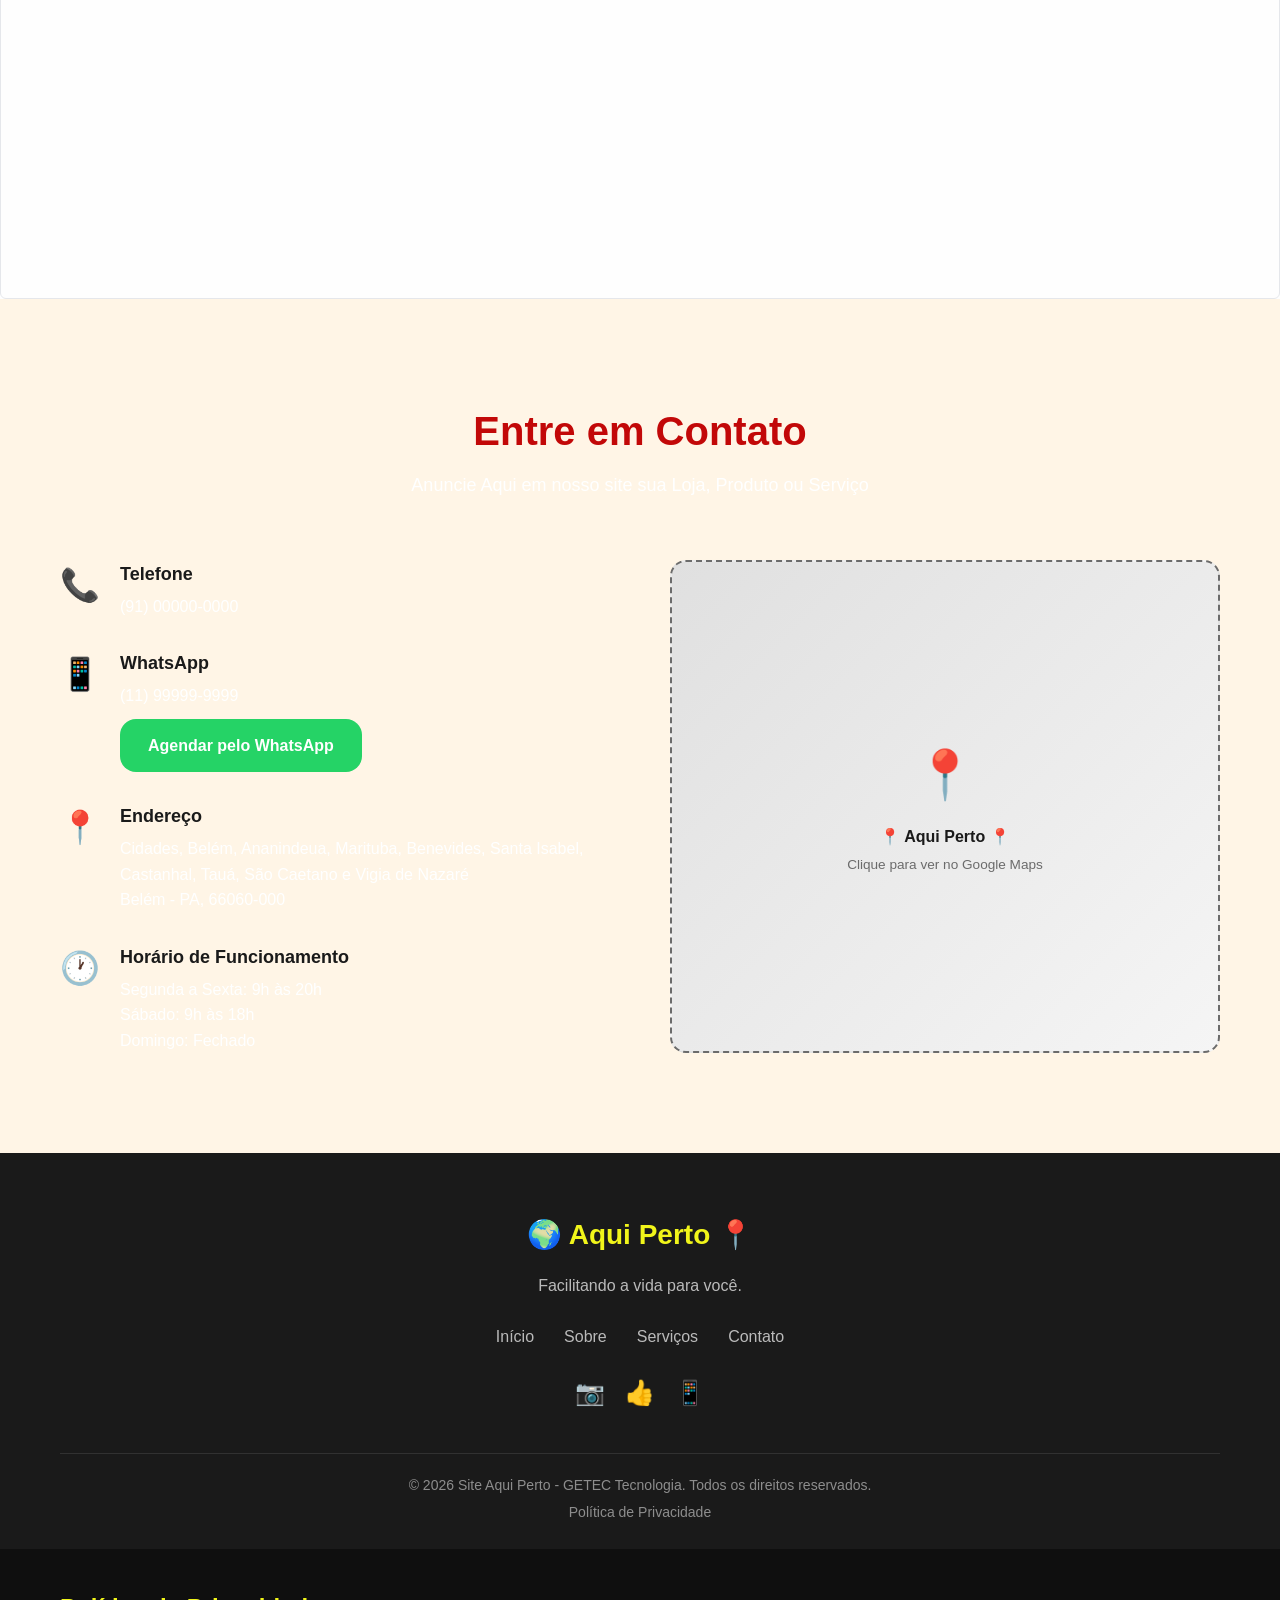
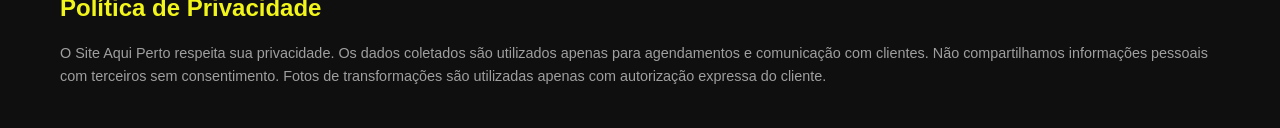
==== commit 7e71c16f: "Replace image source for service card" ====
--- a/index.html
+++ b/index.html
@@ -129,7 +129,7 @@
 
                 <div class="servico-card">
                     <div class="servico-image">
-                        <img src="./assets/Propaganda Criar Site.png" alt="Criação de sites">
+                        <img src="./assets/Ambiente digital.png" alt="Criação de sites">
                     </div>
                     <div class="servico-content">
                         <h3>CRIAÇÃO DE SITES <br>e Página na internet</h3>
@@ -677,4 +677,4 @@
     <script src="script.js"></script>
 </body>
 
-</html>+</html>
